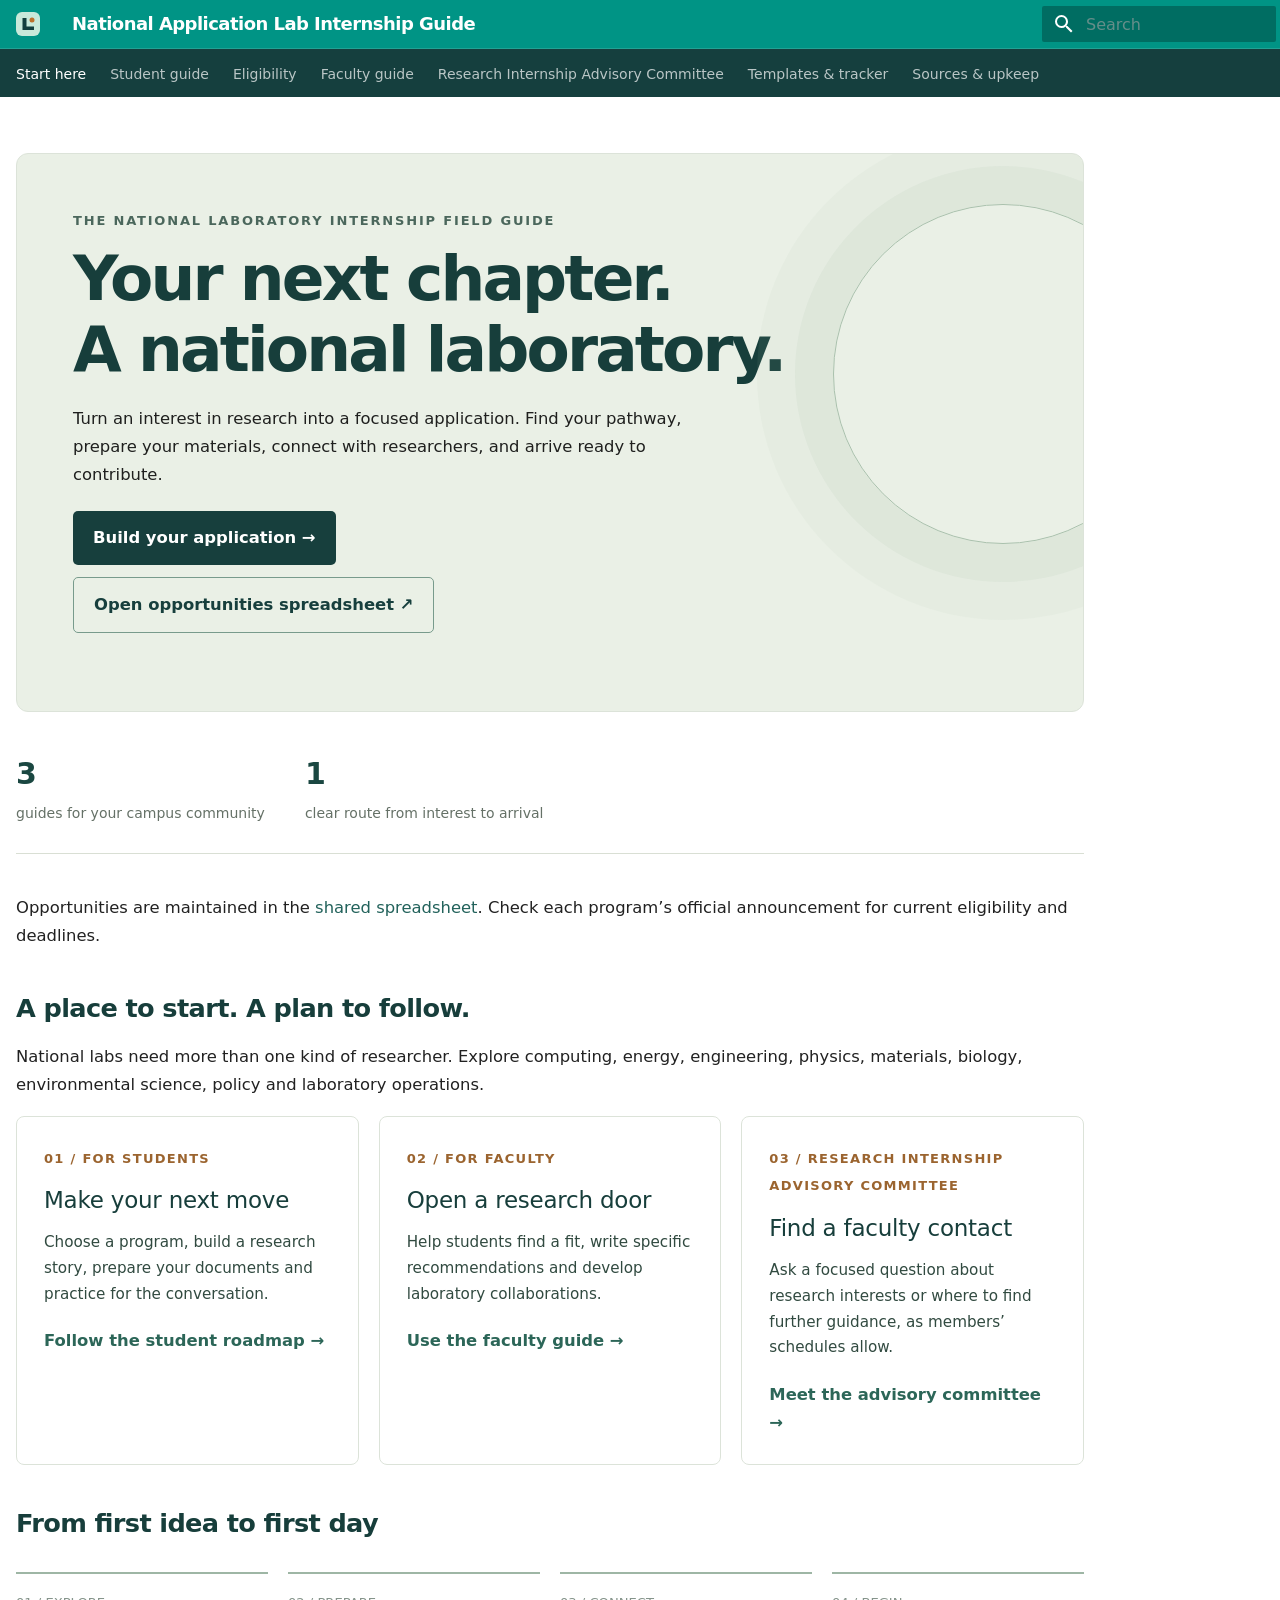
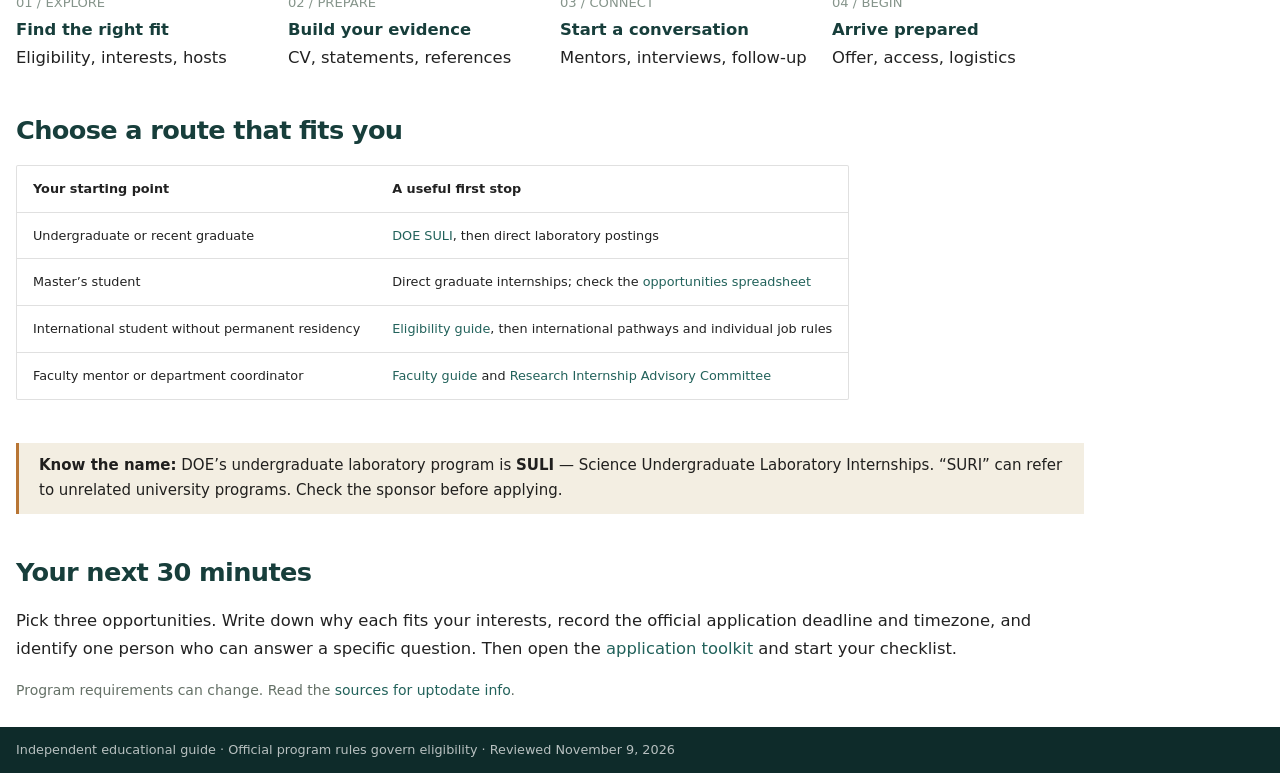
==== index.html @ 28ce5d08 "Deployed 53992bc with MkDocs version: 1.6.1" ====
<!doctype html>
<html lang="en" class="no-js">
  <head>
    
      <meta charset="utf-8">
      <meta name="viewport" content="width=device-width,initial-scale=1">
      
        <meta name="description" content="Your field guide to national laboratory internships. For students, faculty, and the Research Internship Advisory Committee.">
      
      
      
        <link rel="canonical" href="https://university-of-central-oklahoma.github.io/national-lab-internship-guide/">
      
      
      
        <link rel="next" href="students/roadmap/">
      
      
        
      
      
      <link rel="icon" href="assets/mark.svg">
      <meta name="generator" content="mkdocs-1.6.1, mkdocs-material-9.8.1">
    
    
      
        <title>National Application Lab Internship Guide</title>
      
    
    
      <link rel="stylesheet" href="assets/stylesheets/main.57a0d79d.min.css">
      
        
        <link rel="stylesheet" href="assets/stylesheets/palette.fb2fffe2.min.css">
      
      


    
    
      
    
    
      
    
    
      <link rel="stylesheet" href="assets/styles.css">
    
    <script>__md_scope=new URL(".",location),__md_hash=e=>[...e].reduce(((e,_)=>(e<<5)-e+_.charCodeAt(0)),0),__md_get=(e,_=localStorage,t=__md_scope)=>JSON.parse(_.getItem(t.pathname+"."+e)),__md_set=(e,_,t=localStorage,a=__md_scope)=>{try{t.setItem(a.pathname+"."+e,JSON.stringify(_))}catch(e){}}</script>
    
      

    
    
  </head>
  
  
    
    
    
    
    
    <body dir="ltr" data-md-color-scheme="default" data-md-color-primary="teal" data-md-color-accent="amber">
  
    
    <input class="md-toggle" data-md-toggle="drawer" type="checkbox" id="__drawer" autocomplete="off">
    <input class="md-toggle" data-md-toggle="search" type="checkbox" id="__search" autocomplete="off">
    <label class="md-overlay" for="__drawer"></label>
    <div data-md-component="skip">
      
        
        <a href="#your-next-chaptera-national-laboratory" class="md-skip">
          Skip to content
        </a>
      
    </div>
    <div data-md-component="announce">
      
    </div>
    
    
      

<header class="md-header" data-md-component="header">
  <nav class="md-header__inner md-grid" aria-label="Header">
    <a href="." title="National Application Lab Internship Guide" class="md-header__button md-logo" aria-label="National Application Lab Internship Guide" data-md-component="logo">
      
  <img src="assets/mark.svg" alt="logo">

    </a>
    <label class="md-header__button md-icon" for="__drawer">
      
      <svg xmlns="http://www.w3.org/2000/svg" viewBox="0 0 24 24"><path d="M3 6h18v2H3zm0 5h18v2H3zm0 5h18v2H3z"/></svg>
    </label>
    <div class="md-header__title" data-md-component="header-title">
      <div class="md-header__ellipsis">
        <div class="md-header__topic">
          <span class="md-ellipsis">
            National Application Lab Internship Guide
          </span>
        </div>
        <div class="md-header__topic" data-md-component="header-topic">
          <span class="md-ellipsis">
            
              Start here
            
          </span>
        </div>
      </div>
    </div>
    
      
    
    
    
    
      
      
        <label class="md-header__button md-icon" for="__search">
          
          <svg xmlns="http://www.w3.org/2000/svg" viewBox="0 0 24 24"><path d="M9.5 3A6.5 6.5 0 0 1 16 9.5c0 1.61-.59 3.09-1.56 4.23l.27.27h.79l5 5-1.5 1.5-5-5v-.79l-.27-.27A6.52 6.52 0 0 1 9.5 16 6.5 6.5 0 0 1 3 9.5 6.5 6.5 0 0 1 9.5 3m0 2C7 5 5 7 5 9.5S7 14 9.5 14 14 12 14 9.5 12 5 9.5 5"/></svg>
        </label>
        <div class="md-search" data-md-component="search" role="dialog">
  <label class="md-search__overlay" for="__search"></label>
  <div class="md-search__inner" role="search">
    <form class="md-search__form" name="search">
      <input type="text" class="md-search__input" name="query" aria-label="Search" placeholder="Search" autocapitalize="off" autocorrect="off" autocomplete="off" spellcheck="false" data-md-component="search-query" required>
      <label class="md-search__icon md-icon" for="__search">
        
        <svg xmlns="http://www.w3.org/2000/svg" viewBox="0 0 24 24"><path d="M9.5 3A6.5 6.5 0 0 1 16 9.5c0 1.61-.59 3.09-1.56 4.23l.27.27h.79l5 5-1.5 1.5-5-5v-.79l-.27-.27A6.52 6.52 0 0 1 9.5 16 6.5 6.5 0 0 1 3 9.5 6.5 6.5 0 0 1 9.5 3m0 2C7 5 5 7 5 9.5S7 14 9.5 14 14 12 14 9.5 12 5 9.5 5"/></svg>
        
        <svg xmlns="http://www.w3.org/2000/svg" viewBox="0 0 24 24"><path d="M20 11v2H8l5.5 5.5-1.42 1.42L4.16 12l7.92-7.92L13.5 5.5 8 11z"/></svg>
      </label>
      <nav class="md-search__options" aria-label="Search">
        
        <button type="reset" class="md-search__icon md-icon" title="Clear" aria-label="Clear" tabindex="-1">
          
          <svg xmlns="http://www.w3.org/2000/svg" viewBox="0 0 24 24"><path d="M19 6.41 17.59 5 12 10.59 6.41 5 5 6.41 10.59 12 5 17.59 6.41 19 12 13.41 17.59 19 19 17.59 13.41 12z"/></svg>
        </button>
      </nav>
      
        <div class="md-search__suggest" data-md-component="search-suggest"></div>
      
    </form>
    <div class="md-search__output">
      <div class="md-search__scrollwrap" tabindex="0" data-md-scrollfix>
        <div class="md-search-result" data-md-component="search-result">
          <div class="md-search-result__meta">
            Initializing search
          </div>
          <ol class="md-search-result__list" role="presentation"></ol>
        </div>
      </div>
    </div>
  </div>
</div>
      
    
    
  </nav>
  
</header>
    
    <div class="md-container" data-md-component="container">
      
      
        
          
            
<nav class="md-tabs" aria-label="Tabs" data-md-component="tabs">
  <div class="md-grid">
    <ul class="md-tabs__list">
      
        
  
  
  
    
  
  
    <li class="md-tabs__item md-tabs__item--active">
      <a href="." class="md-tabs__link">
        
  
  
    
  
  Start here

      </a>
    </li>
  

      
        
  
  
  
  
    
    
      <li class="md-tabs__item">
        <a href="students/roadmap/" class="md-tabs__link">
          
  
  
  Student guide

        </a>
      </li>
    
  

      
        
  
  
  
  
    <li class="md-tabs__item">
      <a href="eligibility/" class="md-tabs__link">
        
  
  
    
  
  Eligibility

      </a>
    </li>
  

      
        
  
  
  
  
    <li class="md-tabs__item">
      <a href="faculty/" class="md-tabs__link">
        
  
  
    
  
  Faculty guide

      </a>
    </li>
  

      
        
  
  
  
  
    <li class="md-tabs__item">
      <a href="committee/" class="md-tabs__link">
        
  
  
    
  
  Research Internship Advisory Committee

      </a>
    </li>
  

      
        
  
  
  
  
    <li class="md-tabs__item">
      <a href="toolkit/" class="md-tabs__link">
        
  
  
    
  
  Templates & tracker

      </a>
    </li>
  

      
        
  
  
  
  
    <li class="md-tabs__item">
      <a href="sources/" class="md-tabs__link">
        
  
  
    
  
  Sources & upkeep

      </a>
    </li>
  

      
    </ul>
  </div>
</nav>
          
        
      
      <main class="md-main" data-md-component="main">
        <div class="md-main__inner md-grid">
          
            
              
                
              
              <div class="md-sidebar md-sidebar--primary" data-md-component="sidebar" data-md-type="navigation" hidden>
                <div class="md-sidebar__scrollwrap">
                  <div class="md-sidebar__inner">
                    


  


<nav class="md-nav md-nav--primary md-nav--lifted" aria-label="Navigation" data-md-level="0">
  <label class="md-nav__title" for="__drawer">
    <a href="." title="National Application Lab Internship Guide" class="md-nav__button md-logo" aria-label="National Application Lab Internship Guide" data-md-component="logo">
      
  <img src="assets/mark.svg" alt="logo">

    </a>
    National Application Lab Internship Guide
  </label>
  
  <ul class="md-nav__list" data-md-scrollfix>
    
      
      
  
  
    
  
  
  
    <li class="md-nav__item md-nav__item--active">
      
      <input class="md-nav__toggle md-toggle" type="checkbox" id="__toc">
      
      
        
      
      
        <label class="md-nav__link md-nav__link--active" for="__toc">
          
  
  
  <span class="md-ellipsis">
    
  
    Start here
  

    
  </span>
  
  

          <span class="md-nav__icon md-icon"></span>
        </label>
      
      <a href="." class="md-nav__link md-nav__link--active">
        
  
  
  <span class="md-ellipsis">
    
  
    Start here
  

    
  </span>
  
  

      </a>
      
        

<nav class="md-nav md-nav--secondary" aria-label="Table of contents">
  
  
  
    
  
  
    <label class="md-nav__title" for="__toc">
      <span class="md-nav__icon md-icon"></span>
      Table of contents
    </label>
    <ul class="md-nav__list" data-md-component="toc" data-md-scrollfix>
      
        <li class="md-nav__item">
  <a href="#a-place-to-start-a-plan-to-follow" class="md-nav__link">
    <span class="md-ellipsis">
      
        A place to start. A plan to follow.
      
    </span>
  </a>
  
</li>
      
        <li class="md-nav__item">
  <a href="#from-first-idea-to-first-day" class="md-nav__link">
    <span class="md-ellipsis">
      
        From first idea to first day
      
    </span>
  </a>
  
</li>
      
        <li class="md-nav__item">
  <a href="#choose-a-route-that-fits-you" class="md-nav__link">
    <span class="md-ellipsis">
      
        Choose a route that fits you
      
    </span>
  </a>
  
</li>
      
        <li class="md-nav__item">
  <a href="#your-next-30-minutes" class="md-nav__link">
    <span class="md-ellipsis">
      
        Your next 30 minutes
      
    </span>
  </a>
  
</li>
      
    </ul>
  
</nav>
      
    </li>
  

    
      
      
  
  
  
  
    
    
    
    
      
      
        
      
    
    
    <li class="md-nav__item md-nav__item--nested">
      
        
        
        <input class="md-nav__toggle md-toggle " type="checkbox" id="__nav_2" >
        
          
          <label class="md-nav__link" for="__nav_2" id="__nav_2_label" tabindex="0">
            
  
  
  <span class="md-ellipsis">
    
  
    Student guide
  

    
  </span>
  
  

            <span class="md-nav__icon md-icon"></span>
          </label>
        
        <nav class="md-nav" data-md-level="1" aria-labelledby="__nav_2_label" aria-expanded="false">
          <label class="md-nav__title" for="__nav_2">
            <span class="md-nav__icon md-icon"></span>
            
  
    Student guide
  

          </label>
          <ul class="md-nav__list" data-md-scrollfix>
            
              
                
  
  
  
  
    <li class="md-nav__item">
      <a href="students/roadmap/" class="md-nav__link">
        
  
  
  <span class="md-ellipsis">
    
  
    Your application roadmap
  

    
  </span>
  
  

      </a>
    </li>
  

              
            
              
                
  
  
  
  
    <li class="md-nav__item">
      <a href="students/documents/" class="md-nav__link">
        
  
  
  <span class="md-ellipsis">
    
  
    Documents & recommendations
  

    
  </span>
  
  

      </a>
    </li>
  

              
            
              
                
  
  
  
  
    <li class="md-nav__item">
      <a href="students/outreach/" class="md-nav__link">
        
  
  
  <span class="md-ellipsis">
    
  
    Find & contact a mentor
  

    
  </span>
  
  

      </a>
    </li>
  

              
            
              
                
  
  
  
  
    <li class="md-nav__item">
      <a href="students/interviews/" class="md-nav__link">
        
  
  
  <span class="md-ellipsis">
    
  
    Interviews & follow-up
  

    
  </span>
  
  

      </a>
    </li>
  

              
            
              
                
  
  
  
  
    <li class="md-nav__item">
      <a href="students/onboarding/" class="md-nav__link">
        
  
  
  <span class="md-ellipsis">
    
  
    Offers & onboarding
  

    
  </span>
  
  

      </a>
    </li>
  

              
            
          </ul>
        </nav>
      
    </li>
  

    
      
      
  
  
  
  
    <li class="md-nav__item">
      <a href="eligibility/" class="md-nav__link">
        
  
  
  <span class="md-ellipsis">
    
  
    Eligibility
  

    
  </span>
  
  

      </a>
    </li>
  

    
      
      
  
  
  
  
    <li class="md-nav__item">
      <a href="faculty/" class="md-nav__link">
        
  
  
  <span class="md-ellipsis">
    
  
    Faculty guide
  

    
  </span>
  
  

      </a>
    </li>
  

    
      
      
  
  
  
  
    <li class="md-nav__item">
      <a href="committee/" class="md-nav__link">
        
  
  
  <span class="md-ellipsis">
    
  
    Research Internship Advisory Committee
  

    
  </span>
  
  

      </a>
    </li>
  

    
      
      
  
  
  
  
    <li class="md-nav__item">
      <a href="toolkit/" class="md-nav__link">
        
  
  
  <span class="md-ellipsis">
    
  
    Templates & tracker
  

    
  </span>
  
  

      </a>
    </li>
  

    
      
      
  
  
  
  
    <li class="md-nav__item">
      <a href="sources/" class="md-nav__link">
        
  
  
  <span class="md-ellipsis">
    
  
    Sources & upkeep
  

    
  </span>
  
  

      </a>
    </li>
  

    
  </ul>
</nav>
                  </div>
                </div>
              </div>
            
            
              
                
              
              <div class="md-sidebar md-sidebar--secondary" data-md-component="sidebar" data-md-type="toc" hidden>
                <div class="md-sidebar__scrollwrap">
                  <div class="md-sidebar__inner">
                    

<nav class="md-nav md-nav--secondary" aria-label="Table of contents">
  
  
  
    
  
  
    <label class="md-nav__title" for="__toc">
      <span class="md-nav__icon md-icon"></span>
      Table of contents
    </label>
    <ul class="md-nav__list" data-md-component="toc" data-md-scrollfix>
      
        <li class="md-nav__item">
  <a href="#a-place-to-start-a-plan-to-follow" class="md-nav__link">
    <span class="md-ellipsis">
      
        A place to start. A plan to follow.
      
    </span>
  </a>
  
</li>
      
        <li class="md-nav__item">
  <a href="#from-first-idea-to-first-day" class="md-nav__link">
    <span class="md-ellipsis">
      
        From first idea to first day
      
    </span>
  </a>
  
</li>
      
        <li class="md-nav__item">
  <a href="#choose-a-route-that-fits-you" class="md-nav__link">
    <span class="md-ellipsis">
      
        Choose a route that fits you
      
    </span>
  </a>
  
</li>
      
        <li class="md-nav__item">
  <a href="#your-next-30-minutes" class="md-nav__link">
    <span class="md-ellipsis">
      
        Your next 30 minutes
      
    </span>
  </a>
  
</li>
      
    </ul>
  
</nav>
                  </div>
                </div>
              </div>
            
          
          
            <div class="md-content" data-md-component="content">
              
              <article class="md-content__inner md-typeset">
                
                  
  




<div class="hero">
<div class="eyebrow">The national laboratory internship field guide</div>
<h1 id="your-next-chaptera-national-laboratory">Your next chapter.<br>A national laboratory.</h1>
<p>Turn an interest in research into a focused application. Find your pathway, prepare your materials, connect with researchers, and arrive ready to contribute.</p>
<p><a class="button" href="students/roadmap/">Build your application →</a>
<a class="button secondary" href="https://docs.google.com/spreadsheets/d/1XfAbQf3lic7tOpiT_JgilAPFzAPPrtLPZBIZlM1TGBk/edit?usp=sharing" target="_blank" rel="noopener">Open opportunities spreadsheet ↗</a></p>
</div>
<div class="stats"><div><strong>3</strong><span>guides for your campus community</span></div><div><strong>1</strong><span>clear route from interest to arrival</span></div></div>

<p>Opportunities are maintained in the <a href="https://docs.google.com/spreadsheets/d/1XfAbQf3lic7tOpiT_JgilAPFzAPPrtLPZBIZlM1TGBk/edit?usp=sharing">shared spreadsheet</a>. Check each program’s official announcement for current eligibility and deadlines.</p>
<h2 id="a-place-to-start-a-plan-to-follow">A place to start. A plan to follow.</h2>
<p>National labs need more than one kind of researcher. Explore computing, energy, engineering, physics, materials, biology, environmental science, policy and laboratory operations.</p>
<div class="roles">
<a class="role" href="students/roadmap/"><span class="number">01 / FOR STUDENTS</span><h3>Make your next move</h3><p>Choose a program, build a research story, prepare your documents and practice for the conversation.</p><span class="arrow">Follow the student roadmap →</span></a>
<a class="role" href="faculty/"><span class="number">02 / FOR FACULTY</span><h3>Open a research door</h3><p>Help students find a fit, write specific recommendations and develop laboratory collaborations.</p><span class="arrow">Use the faculty guide →</span></a>
<a class="role" href="committee/"><span class="number">03 / RESEARCH INTERNSHIP ADVISORY COMMITTEE</span><h3>Find a faculty contact</h3><p>Ask a focused question about research interests or where to find further guidance, as members’ schedules allow.</p><span class="arrow">Meet the advisory committee →</span></a>
</div>

<h2 id="from-first-idea-to-first-day">From first idea to first day</h2>
<div class="roadmap-strip"><div><small>01 / EXPLORE</small><strong>Find the right fit</strong><span>Eligibility, interests, hosts</span></div><div><small>02 / PREPARE</small><strong>Build your evidence</strong><span>CV, statements, references</span></div><div><small>03 / CONNECT</small><strong>Start a conversation</strong><span>Mentors, interviews, follow-up</span></div><div><small>04 / BEGIN</small><strong>Arrive prepared</strong><span>Offer, access, logistics</span></div></div>

<h2 id="choose-a-route-that-fits-you">Choose a route that fits you</h2>
<table>
<thead>
<tr>
<th>Your starting point</th>
<th>A useful first stop</th>
</tr>
</thead>
<tbody>
<tr>
<td>Undergraduate or recent graduate</td>
<td><a href="https://science.osti.gov/wdts/suli/">DOE SULI</a>, then direct laboratory postings</td>
</tr>
<tr>
<td>Master’s student</td>
<td>Direct graduate internships; check the <a href="https://docs.google.com/spreadsheets/d/1XfAbQf3lic7tOpiT_JgilAPFzAPPrtLPZBIZlM1TGBk/edit?usp=sharing">opportunities spreadsheet</a></td>
</tr>
<tr>
<td>International student without permanent residency</td>
<td><a href="eligibility/">Eligibility guide</a>, then international pathways and individual job rules</td>
</tr>
<tr>
<td>Faculty mentor or department coordinator</td>
<td><a href="faculty/">Faculty guide</a> and <a href="committee/">Research Internship Advisory Committee</a></td>
</tr>
</tbody>
</table>
<div class="note"><strong>Know the name:</strong> DOE’s undergraduate laboratory program is <strong>SULI</strong> — Science Undergraduate Laboratory Internships. “SURI” can refer to unrelated university programs. Check the sponsor before applying.</div>

<h2 id="your-next-30-minutes">Your next 30 minutes</h2>
<p>Pick three opportunities. Write down why each fits your interests, record the official application deadline and timezone, and identify one person who can answer a specific question. Then open the <a href="toolkit/">application toolkit</a> and start your checklist.</p>
<p class="fine">Program requirements can change. Read the <a href="sources/">sources for uptodate info</a>.</p>







  
  




  



                
              </article>
            </div>
          
          
<script>var target=document.getElementById(location.hash.slice(1));target&&target.name&&(target.checked=target.name.startsWith("__tabbed_"))</script>
        </div>
        
          <button type="button" class="md-top md-icon" data-md-component="top" hidden>
  
  <svg xmlns="http://www.w3.org/2000/svg" viewBox="0 0 24 24"><path d="M13 20h-2V8l-5.5 5.5-1.42-1.42L12 4.16l7.92 7.92-1.42 1.42L13 8z"/></svg>
  Back to top
</button>
        
      </main>
      
        <footer class="md-footer">
  
  <div class="md-footer-meta md-typeset">
    <div class="md-footer-meta__inner md-grid">
      <div class="md-copyright">
  
    <div class="md-copyright__highlight">
      Independent educational guide · Official program rules govern eligibility · Reviewed November 9, 2026
    </div>
  
  
</div>
      
    </div>
  </div>
</footer>
      
    </div>
    <div class="md-dialog" data-md-component="dialog">
      <div class="md-dialog__inner md-typeset"></div>
    </div>
    
    
    
      
      
      <script id="__config" type="application/json">{"annotate": null, "base": ".", "features": ["navigation.tabs", "navigation.sections", "navigation.top", "search.suggest", "search.highlight", "content.code.copy"], "search": "assets/javascripts/workers/search.a7633da7.min.js", "tags": null, "translations": {"clipboard.copied": "Copied to clipboard", "clipboard.copy": "Copy to clipboard", "search.result.more.one": "1 more on this page", "search.result.more.other": "# more on this page", "search.result.none": "No matching documents", "search.result.one": "1 matching document", "search.result.other": "# matching documents", "search.result.placeholder": "Type to start searching", "search.result.term.missing": "Missing", "select.version": "Select version"}, "version": null}</script>
    
    
      <script src="assets/javascripts/bundle.a5f9d56c.min.js"></script>
      
        <script src="assets/app.js"></script>
      
    
  </body>
</html>
---- assets/stylesheets/main.57a0d79d.min.css ----
@charset "UTF-8";html{box-sizing:border-box;-webkit-text-size-adjust:none;-moz-text-size-adjust:none;text-size-adjust:none}*,:after,:before{box-sizing:inherit}@media(prefers-reduced-motion){*,:after,:before{transition:none!important}}body{margin:0;-webkit-font-smoothing:antialiased;-moz-osx-font-smoothing:grayscale;--md-text-font-family:var(--md-text-font, _),
    -apple-system, BlinkMacSystemFont, Helvetica, Arial, sans-serif;--md-code-font-family:var(--md-code-font, _),
    SFMono-Regular, Consolas, Menlo, monospace}.md-typeset code:not(.focus-visible),a,button,input,label{-webkit-tap-highlight-color:transparent}a{color:inherit;text-decoration:none}hr{box-sizing:initial;display:block;height:.05rem;padding:0;overflow:visible;border:0}small{font-size:80%}sub,sup{line-height:1em}img{border-style:none}table{border-spacing:0;border-collapse:initial}td,th{font-weight:400;vertical-align:top}button{padding:0;margin:0;font-family:inherit;font-size:inherit;background:#0000;border:0}input{border:0;outline:none}:root{--md-primary-fg-color:#4051b5;--md-primary-fg-color--light:#5d6cc0;--md-primary-fg-color--dark:#303fa1;--md-primary-bg-color:#fff;--md-primary-bg-color--light:#ffffffb3;--md-accent-fg-color:#526cfe;--md-accent-fg-color--transparent:#526cfe1a;--md-accent-bg-color:#fff;--md-accent-bg-color--light:#ffffffb3;--md-typeset-table-sort-icon:url("data:image/svg+xml;charset=utf-8,<svg xmlns='http://www.w3.org/2000/svg' viewBox='0 0 24 24'><path d='m18 21-4-4h3V7h-3l4-4 4 4h-3v10h3M2 19v-2h10v2M2 13v-2h7v2M2 7V5h4v2z'/></svg>");--md-typeset-table-sort-icon--asc:url("data:image/svg+xml;charset=utf-8,<svg xmlns='http://www.w3.org/2000/svg' viewBox='0 0 24 24'><path d='M19 17h3l-4 4-4-4h3V3h2M2 17h10v2H2M6 5v2H2V5m0 6h7v2H2z'/></svg>");--md-typeset-table-sort-icon--desc:url("data:image/svg+xml;charset=utf-8,<svg xmlns='http://www.w3.org/2000/svg' viewBox='0 0 24 24'><path d='M19 7h3l-4-4-4 4h3v14h2M2 17h10v2H2M6 5v2H2V5m0 6h7v2H2z'/></svg>")}[data-md-color-scheme=default]{color-scheme:light}[data-md-color-scheme=default] img[src$="#gh-dark-mode-only"],[data-md-color-scheme=default] img[src$="#only-dark"]{display:none}:root,[data-md-color-scheme=default]{--md-hue:225deg;--md-default-fg-color:#000000de;--md-default-fg-color--light:#0000008a;--md-default-fg-color--lighter:#00000052;--md-default-fg-color--lightest:#00000012;--md-default-bg-color:#fff;--md-default-bg-color--light:#ffffffb3;--md-default-bg-color--lighter:#ffffff4d;--md-default-bg-color--lightest:#ffffff1f;--md-code-fg-color:#36464e;--md-code-bg-color:#f5f5f5;--md-code-bg-color--light:#f5f5f5b3;--md-code-bg-color--lighter:#f5f5f54d;--md-code-hl-color:#4287ff;--md-code-hl-color--light:#4287ff1a;--md-code-hl-number-color:#d52a2a;--md-code-hl-special-color:#db1457;--md-code-hl-function-color:#a846b9;--md-code-hl-constant-color:#6e59d9;--md-code-hl-keyword-color:#3f6ec6;--md-code-hl-string-color:#1c7d4d;--md-code-hl-name-color:var(--md-code-fg-color);--md-code-hl-operator-color:var(--md-default-fg-color--light);--md-code-hl-punctuation-color:var(--md-default-fg-color--light);--md-code-hl-comment-color:var(--md-default-fg-color--light);--md-code-hl-generic-color:var(--md-default-fg-color--light);--md-code-hl-variable-color:var(--md-default-fg-color--light);--md-typeset-color:var(--md-default-fg-color);--md-typeset-a-color:var(--md-primary-fg-color);--md-typeset-del-color:#f5503d26;--md-typeset-ins-color:#0bd57026;--md-typeset-kbd-color:#fafafa;--md-typeset-kbd-accent-color:#fff;--md-typeset-kbd-border-color:#b8b8b8;--md-typeset-mark-color:#ffff0080;--md-typeset-table-color:#0000001f;--md-typeset-table-color--light:#00000009;--md-admonition-fg-color:var(--md-default-fg-color);--md-admonition-bg-color:var(--md-default-bg-color);--md-warning-fg-color:#000000de;--md-warning-bg-color:#ff9;--md-footer-fg-color:#fff;--md-footer-fg-color--light:#ffffffb3;--md-footer-fg-color--lighter:#ffffff73;--md-footer-bg-color:#000000de;--md-footer-bg-color--dark:#00000052;--md-shadow-z1:0 0.2rem 0.5rem #0000000d,
    0 0 0.05rem #0000001a;--md-shadow-z2:0 0.2rem 0.5rem #0000001a,
    0 0 0.05rem #00000040;--md-shadow-z3:0 0.2rem 0.5rem #0003,
    0 0 0.05rem #00000059}.md-icon svg{display:block;width:1.2rem;height:1.2rem;fill:currentcolor}aside,body,input{font-family:var(--md-text-font-family);font-feature-settings:"kern","liga";color:var(--md-typeset-color)}code,kbd,pre{font-family:var(--md-code-font-family);font-feature-settings:"kern"}.md-typeset{font-size:.8rem;line-height:1.6;overflow-wrap:break-word;-webkit-print-color-adjust:exact;color-adjust:exact}@media print{.md-typeset{font-size:.68rem}.md-typeset code,.md-typeset kbd,.md-typeset pre{white-space:pre-wrap}}.md-typeset blockquote,.md-typeset dl,.md-typeset figure,.md-typeset ol,.md-typeset pre,.md-typeset ul{margin-top:1em;margin-bottom:1em}.md-typeset h1{margin:0 0 1.25em;font-size:2em;line-height:1.3;color:var(--md-default-fg-color--light)}.md-typeset h1,.md-typeset h2{font-weight:300;letter-spacing:-.01em}.md-typeset h2{margin:1.6em 0 .64em;font-size:1.5625em;line-height:1.4}.md-typeset h3{margin:1.6em 0 .8em;font-size:1.25em;font-weight:400;line-height:1.5;letter-spacing:-.01em}.md-typeset h2+h3{margin-top:.8em}.md-typeset h4{margin:1em 0;font-weight:700;letter-spacing:-.01em}.md-typeset h5,.md-typeset h6{margin:1.25em 0;font-size:.8em;font-weight:700;color:var(--md-default-fg-color--light);letter-spacing:-.01em}.md-typeset h5{text-transform:uppercase}.md-typeset h5 code{text-transform:none}.md-typeset hr{display:flow-root;margin:1.5em 0;border-bottom:.05rem solid var(--md-default-fg-color--lightest)}.md-typeset a{color:var(--md-typeset-a-color);word-break:break-word}.md-typeset a,.md-typeset a:before{transition:color 125ms}.md-typeset a:focus,.md-typeset a:hover{color:var(--md-accent-fg-color)}.md-typeset a:focus code,.md-typeset a:hover code{color:var(--md-accent-fg-color);background-color:var(--md-accent-fg-color--transparent)}.md-typeset a code{color:var(--md-typeset-a-color)}.md-typeset a.focus-visible{outline-color:var(--md-accent-fg-color);outline-offset:.2rem}.md-typeset code,.md-typeset kbd,.md-typeset pre{font-variant-ligatures:none;color:var(--md-code-fg-color);direction:ltr;transition:background-color 125ms}.md-typeset code{padding:0 .2941176471em;font-size:.85em;word-break:break-word;background-color:var(--md-code-bg-color);border-radius:.1rem;-webkit-box-decoration-break:clone;box-decoration-break:clone;transition:color 125ms,background-color 125ms}.md-typeset code:not(.focus-visible){outline:none}.md-typeset pre{position:relative;display:flow-root;line-height:1.4}.md-typeset pre>code{display:block;padding:.7720588235em 1.1764705882em;margin:0;overflow:auto;word-break:normal;touch-action:auto;scrollbar-color:var(--md-default-fg-color--lighter) #0000;scrollbar-width:thin;outline-color:var(--md-accent-fg-color);box-shadow:none;-webkit-box-decoration-break:slice;box-decoration-break:slice}.md-typeset pre>code:hover{scrollbar-color:var(--md-accent-fg-color) #0000}.md-typeset pre>code::-webkit-scrollbar{width:.2rem;height:.2rem}.md-typeset pre>code::-webkit-scrollbar-thumb{background-color:var(--md-default-fg-color--lighter)}.md-typeset pre>code::-webkit-scrollbar-thumb:hover{background-color:var(--md-accent-fg-color)}.md-typeset kbd{display:inline-block;padding:0 .6666666667em;font-size:.75em;color:var(--md-default-fg-color);word-break:break-word;vertical-align:text-top;background-color:var(--md-typeset-kbd-color);border-radius:.1rem;box-shadow:0 .1rem 0 .05rem var(--md-typeset-kbd-border-color),0 .1rem 0 var(--md-typeset-kbd-border-color),0 -.1rem .2rem var(--md-typeset-kbd-accent-color) inset}.md-typeset mark{color:inherit;word-break:break-word;background-color:var(--md-typeset-mark-color);-webkit-box-decoration-break:clone;box-decoration-break:clone}.md-typeset abbr{text-decoration:none;cursor:help}.md-typeset [data-preview],.md-typeset abbr{border-bottom:.05rem dotted var(--md-default-fg-color--light)}.md-typeset small{opacity:.75}[dir=ltr] .md-typeset sub,[dir=ltr] .md-typeset sup{margin-left:.078125em}[dir=rtl] .md-typeset sub,[dir=rtl] .md-typeset sup{margin-right:.078125em}[dir=ltr] .md-typeset blockquote{padding-left:.6rem;border-left:.2rem solid var(--md-default-fg-color--lighter)}[dir=rtl] .md-typeset blockquote{padding-right:.6rem;border-right:.2rem solid var(--md-default-fg-color--lighter)}.md-typeset blockquote{margin-left:0;margin-right:0;color:var(--md-default-fg-color--light)}.md-typeset ul{list-style-type:disc}.md-typeset ul[type]{list-style-type:revert-layer}[dir=ltr] .md-typeset ol,[dir=ltr] .md-typeset ol li ol,[dir=ltr] .md-typeset ol li ul,[dir=ltr] .md-typeset ul,[dir=ltr] .md-typeset ul li ol,[dir=ltr] .md-typeset ul li ul{margin-left:.625em}[dir=rtl] .md-typeset ol,[dir=rtl] .md-typeset ol li ol,[dir=rtl] .md-typeset ol li ul,[dir=rtl] .md-typeset ul,[dir=rtl] .md-typeset ul li ol,[dir=rtl] .md-typeset ul li ul{margin-right:.625em}.md-typeset ol,.md-typeset ul{padding:0}.md-typeset ol:not([hidden]),.md-typeset ul:not([hidden]){display:flow-root}.md-typeset ol ol,.md-typeset ul ol{list-style-type:lower-alpha}.md-typeset ol ol ol,.md-typeset ul ol ol{list-style-type:lower-roman}.md-typeset ol ol ol ol,.md-typeset ul ol ol ol{list-style-type:upper-alpha}.md-typeset ol ol ol ol ol,.md-typeset ul ol ol ol ol{list-style-type:upper-roman}.md-typeset ol[type],.md-typeset ul[type]{list-style-type:revert-layer}[dir=ltr] .md-typeset ol li,[dir=ltr] .md-typeset ul li{margin-left:1.25em}[dir=rtl] .md-typeset ol li,[dir=rtl] .md-typeset ul li{margin-right:1.25em}.md-typeset ol li,.md-typeset ul li{margin-bottom:.5em}.md-typeset ol li blockquote,.md-typeset ol li p,.md-typeset ul li blockquote,.md-typeset ul li p{margin:.5em 0}.md-typeset ol li:last-child,.md-typeset ul li:last-child{margin-bottom:0}.md-typeset ol li ol,.md-typeset ol li ul,.md-typeset ul li ol,.md-typeset ul li ul{margin-top:.5em;margin-bottom:.5em}[dir=ltr] .md-typeset dd{margin-left:1.875em}[dir=rtl] .md-typeset dd{margin-right:1.875em}.md-typeset dd{margin-top:1em;margin-bottom:1.5em}.md-typeset img,.md-typeset svg,.md-typeset video{max-width:100%;height:auto}.md-typeset img[align=left]{margin:1em 1em 1em 0}.md-typeset img[align=right]{margin:1em 0 1em 1em}.md-typeset img[align]:only-child{margin-top:0}.md-typeset figure{display:flow-root;width:fit-content;max-width:100%;margin:1em auto;text-align:center}.md-typeset figure img{display:block;margin:0 auto}.md-typeset figcaption{max-width:24rem;margin:1em auto;font-style:italic}.md-typeset iframe{max-width:100%}.md-typeset table:not([class]){display:inline-block;max-width:100%;overflow:auto;font-size:.64rem;touch-action:auto;background-color:var(--md-default-bg-color);border:.05rem solid var(--md-typeset-table-color);border-radius:.1rem}@media print{.md-typeset table:not([class]){display:table}}.md-typeset table:not([class])+*{margin-top:1.5em}.md-typeset table:not([class]) td>:first-child,.md-typeset table:not([class]) th>:first-child{margin-top:0}.md-typeset table:not([class]) td>:last-child,.md-typeset table:not([class]) th>:last-child{margin-bottom:0}.md-typeset table:not([class]) td:not([align]),.md-typeset table:not([class]) th:not([align]){text-align:left}[dir=rtl] .md-typeset table:not([class]) td:not([align]),[dir=rtl] .md-typeset table:not([class]) th:not([align]){text-align:right}.md-typeset table:not([class]) th{min-width:5rem;padding:.9375em 1.25em;font-weight:700;vertical-align:top}.md-typeset table:not([class]) td{padding:.9375em 1.25em;vertical-align:top;border-top:.05rem solid var(--md-typeset-table-color)}.md-typeset table:not([class]) tbody tr{transition:background-color 125ms}.md-typeset table:not([class]) tbody tr:hover{background-color:var(--md-typeset-table-color--light);box-shadow:0 .05rem 0 var(--md-default-bg-color) inset}.md-typeset table:not([class]) a{word-break:normal}.md-typeset table th[role=columnheader]{cursor:pointer}[dir=ltr] .md-typeset table th[role=columnheader]:after{margin-left:.5em}[dir=rtl] .md-typeset table th[role=columnheader]:after{margin-right:.5em}.md-typeset table th[role=columnheader]:after{display:inline-block;width:1.2em;height:1.2em;vertical-align:text-bottom;content:"";-webkit-mask-image:var(--md-typeset-table-sort-icon);mask-image:var(--md-typeset-table-sort-icon);-webkit-mask-repeat:no-repeat;mask-repeat:no-repeat;-webkit-mask-size:contain;mask-size:contain;transition:background-color 125ms}.md-typeset table th[role=columnheader]:hover:after{background-color:var(--md-default-fg-color--lighter)}.md-typeset table th[role=columnheader][aria-sort=ascending]:after{background-color:var(--md-default-fg-color--light);-webkit-mask-image:var(--md-typeset-table-sort-icon--asc);mask-image:var(--md-typeset-table-sort-icon--asc)}.md-typeset table th[role=columnheader][aria-sort=descending]:after{background-color:var(--md-default-fg-color--light);-webkit-mask-image:var(--md-typeset-table-sort-icon--desc);mask-image:var(--md-typeset-table-sort-icon--desc)}.md-typeset__scrollwrap{margin:1em -.8rem;overflow-x:auto;touch-action:auto}.md-typeset__table{display:inline-block;padding:0 .8rem;margin-bottom:.5em}@media print{.md-typeset__table{display:block}}html .md-typeset__table table{display:table;width:100%;margin:0;overflow:hidden}@media screen and (max-width:44.984375em){.md-content__inner>pre{margin:1em -.8rem}.md-content__inner>pre code{border-radius:0}}.md-typeset .md-author{position:relative;display:block;flex-shrink:0;width:1.6rem;height:1.6rem;overflow:hidden;border-radius:100%;transition:color 125ms,transform 125ms}.md-typeset .md-author img{display:block}.md-typeset .md-author--more{font-size:.6rem;font-weight:700;line-height:1.6rem;color:var(--md-default-fg-color--lighter);text-align:center;background:var(--md-default-fg-color--lightest)}.md-typeset .md-author--long{width:2.4rem;height:2.4rem}.md-typeset a.md-author{transform:scale(1)}.md-typeset a.md-author img{filter:grayscale(100%) opacity(75%);border-radius:100%;transition:filter 125ms}.md-typeset a.md-author:focus,.md-typeset a.md-author:hover{z-index:1;transform:scale(1.1)}.md-typeset a.md-author:focus img,.md-typeset a.md-author:hover img{filter:grayscale(0)}.md-banner{overflow:auto;color:var(--md-footer-fg-color);background-color:var(--md-footer-bg-color)}@media print{.md-banner{display:none}}.md-banner--warning{color:var(--md-warning-fg-color);background-color:var(--md-warning-bg-color)}.md-banner__inner{padding:0 .8rem;margin:.6rem auto;font-size:.7rem}[dir=ltr] .md-banner__button{float:right}[dir=rtl] .md-banner__button{float:left}.md-banner__button{color:inherit;cursor:pointer;transition:opacity .25s}.no-js .md-banner__button{display:none}.md-banner__button:hover{opacity:.7}html{height:100%;overflow-x:hidden;font-size:125%}@media screen and (min-width:100em){html{font-size:137.5%}}@media screen and (min-width:125em){html{font-size:150%}}body{position:relative;display:flex;flex-direction:column;width:100%;min-height:100%;font-size:.5rem;background-color:var(--md-default-bg-color)}@media print{body{display:block}}@media screen and (max-width:59.984375em){body[data-md-scrolllock]{position:fixed}}.md-grid{max-width:61rem;margin-left:auto;margin-right:auto}.md-container{display:flex;flex-grow:1;flex-direction:column}@media print{.md-container{display:block}}.md-main{flex-grow:1}.md-main__inner{display:flex;height:100%;margin-top:1.5rem}.md-ellipsis{overflow:hidden;text-overflow:ellipsis}.md-toggle{display:none}.md-option{position:absolute;width:0;height:0;opacity:0}.md-option:checked+label:not([hidden]){display:block}.md-option.focus-visible+label{outline-style:auto;outline-color:var(--md-accent-fg-color)}.md-skip{position:fixed;z-index:-1;padding:.3rem .5rem;margin:.5rem;font-size:.64rem;color:var(--md-default-bg-color);background-color:var(--md-default-fg-color);border-radius:.1rem;outline-color:var(--md-accent-fg-color);opacity:0;transform:translateY(.4rem)}.md-skip:focus{z-index:10;opacity:1;transition:transform .25s cubic-bezier(.4,0,.2,1),opacity 175ms 75ms;transform:translateY(0)}@page{margin:25mm}:root{--md-clipboard-icon:url("data:image/svg+xml;charset=utf-8,<svg xmlns='http://www.w3.org/2000/svg' viewBox='0 0 24 24'><path d='M19 21H8V7h11m0-2H8a2 2 0 0 0-2 2v14a2 2 0 0 0 2 2h11a2 2 0 0 0 2-2V7a2 2 0 0 0-2-2m-3-4H4a2 2 0 0 0-2 2v14h2V3h12z'/></svg>");--md-code-select-icon:url("data:image/svg+xml;charset=utf-8,<svg xmlns='http://www.w3.org/2000/svg' viewBox='0 0 24 24'><path d='M19 19h-4v2h4c1.1 0 2-.9 2-2v-4h-2m0-12h-4v2h4v4h2V5c0-1.1-.9-2-2-2M5 5h4V3H5c-1.1 0-2 .9-2 2v4h2m0 6H3v4c0 1.1.9 2 2 2h4v-2H5zm2-4h2v2H7zm4 0h2v2h-2zm4 0h2v2h-2zM7 7h2v2H7zm4 0h2v2h-2zm4 0h2v2h-2zm-8 8h2v2H7zm4 0h2v2h-2zm4 0h2v2h-2z'/></svg>");--md-code-copy-icon:url("data:image/svg+xml;charset=utf-8,<svg xmlns='http://www.w3.org/2000/svg' viewBox='0 0 24 24'><path d='M19 21H8V7h11m0-2H8a2 2 0 0 0-2 2v14a2 2 0 0 0 2 2h11a2 2 0 0 0 2-2V7a2 2 0 0 0-2-2m-3-4H4a2 2 0 0 0-2 2v14h2V3h12z'/></svg>")}.md-clipboard{z-index:1;width:1.5em;height:1.5em;color:var(--md-default-fg-color--lightest);cursor:pointer;border-radius:.1rem;outline-color:var(--md-accent-fg-color);outline-offset:.1rem;transition:color .25s}@media print{.md-clipboard{display:none}}.md-clipboard:not(.focus-visible){outline:none;-webkit-tap-highlight-color:transparent}:hover>.md-clipboard{color:var(--md-default-fg-color--light)}.md-clipboard:focus,.md-clipboard:hover{color:var(--md-accent-fg-color)}.md-clipboard:after{display:block;width:1.125em;height:1.125em;margin:0 auto;content:"";background-color:currentcolor;-webkit-mask-image:var(--md-clipboard-icon);mask-image:var(--md-clipboard-icon);-webkit-mask-repeat:no-repeat;mask-repeat:no-repeat;-webkit-mask-position:center;mask-position:center;-webkit-mask-size:contain;mask-size:contain}.md-clipboard--inline{cursor:pointer}.md-clipboard--inline code{transition:color .25s,background-color .25s}.md-clipboard--inline:focus code,.md-clipboard--inline:hover code{color:var(--md-accent-fg-color);background-color:var(--md-accent-fg-color--transparent)}.md-typeset .md-code__content{display:grid}.md-code__nav{position:absolute;top:.25em;right:.25em;z-index:1;display:flex;gap:.2rem;padding:.2rem;background-color:var(--md-code-bg-color--lighter);border-radius:.1rem;transition:background-color .25s}:hover>.md-code__nav{background-color:var(--md-code-bg-color--light)}.md-code__button{display:block;width:1.5em;height:1.5em;color:var(--md-default-fg-color--lightest);cursor:pointer;outline-color:var(--md-accent-fg-color);outline-offset:.1rem;transition:color .25s}:hover>*>.md-code__button{color:var(--md-default-fg-color--light)}.md-code__button.focus-visible,.md-code__button:hover{color:var(--md-accent-fg-color)}.md-code__button--active{color:var(--md-default-fg-color)!important}.md-code__button:after{display:block;width:1.125em;height:1.125em;margin:0 auto;content:"";background-color:currentcolor;-webkit-mask-repeat:no-repeat;mask-repeat:no-repeat;-webkit-mask-position:center;mask-position:center;-webkit-mask-size:contain;mask-size:contain}.md-code__button[data-md-type=select]:after{-webkit-mask-image:var(--md-code-select-icon);mask-image:var(--md-code-select-icon)}.md-code__button[data-md-type=copy]:after{-webkit-mask-image:var(--md-code-copy-icon);mask-image:var(--md-code-copy-icon)}@keyframes consent{0%{opacity:0;transform:translateY(100%)}to{opacity:1;transform:translateY(0)}}@keyframes overlay{0%{opacity:0}to{opacity:1}}.md-consent__overlay{position:fixed;top:0;z-index:5;width:100%;height:100%;background-color:#0000008a;-webkit-backdrop-filter:blur(.1rem);backdrop-filter:blur(.1rem);opacity:1;animation:overlay .25s both}.md-consent__inner{position:fixed;bottom:0;z-index:5;width:100%;max-height:100%;padding:0;overflow:auto;background-color:var(--md-default-bg-color);border:0;border-radius:.1rem;box-shadow:0 0 .2rem #0000001a,0 .2rem .4rem #0003;animation:consent .5s cubic-bezier(.1,.7,.1,1) both}.md-consent__form{padding:.8rem}.md-consent__settings{display:none;margin:1em 0}input:checked+.md-consent__settings{display:block}.md-consent__controls{margin-bottom:.8rem}.md-typeset .md-consent__controls .md-button{display:inline}@media screen and (max-width:44.984375em){.md-typeset .md-consent__controls .md-button{display:block;width:100%;margin-top:.4rem;text-align:center}}.md-consent label{cursor:pointer}.md-content{flex-grow:1;min-width:0}.md-content__inner{padding-top:.6rem;margin:0 .8rem 1.2rem}@media screen and (min-width:76.25em){[dir=ltr] .md-sidebar--primary:not([hidden])~.md-content>.md-content__inner,[dir=rtl] .md-sidebar--secondary:not([hidden])~.md-content>.md-content__inner{margin-left:1.2rem}[dir=ltr] .md-sidebar--secondary:not([hidden])~.md-content>.md-content__inner,[dir=rtl] .md-sidebar--primary:not([hidden])~.md-content>.md-content__inner{margin-right:1.2rem}}.md-content__inner:before{display:block;height:.4rem;content:""}.md-content__inner>:last-child{margin-bottom:0}[dir=ltr] .md-content__button{float:right;margin-left:.4rem}[dir=rtl] .md-content__button{float:left;margin-right:.4rem}.md-content__button{padding:0;margin:.4rem 0}@media print{.md-content__button{display:none}}.md-typeset .md-content__button{color:var(--md-default-fg-color--lighter)}.md-content__button svg{display:inline;vertical-align:top}[dir=rtl] .md-content__button svg{transform:scaleX(-1)}[dir=ltr] .md-dialog{right:.8rem}[dir=rtl] .md-dialog{left:.8rem}.md-dialog{position:fixed;bottom:.8rem;z-index:4;min-width:11.1rem;padding:.4rem .6rem;pointer-events:none;background-color:var(--md-default-fg-color);border-radius:.1rem;box-shadow:var(--md-shadow-z3);opacity:0;transition:transform 0s .4s,opacity .4s;transform:translateY(100%)}@media print{.md-dialog{display:none}}.md-dialog--active{pointer-events:auto;opacity:1;transition:transform .4s cubic-bezier(.075,.85,.175,1),opacity .4s;transform:translateY(0)}.md-dialog__inner{font-size:.7rem;color:var(--md-default-bg-color)}.md-feedback{margin:2em 0 1em;text-align:center}.md-feedback fieldset{padding:0;margin:0;border:none}.md-feedback__title{margin:1em auto;font-weight:700}.md-feedback__inner{position:relative}.md-feedback__list{position:relative;display:flex;flex-wrap:wrap;place-content:baseline center}.md-feedback__list:hover .md-icon:not(:disabled){color:var(--md-default-fg-color--lighter)}:disabled .md-feedback__list{min-height:1.8rem}.md-feedback__icon{flex-shrink:0;margin:0 .1rem;color:var(--md-default-fg-color--light);cursor:pointer;transition:color 125ms}.md-feedback__icon:not(:disabled).md-icon:hover{color:var(--md-accent-fg-color)}.md-feedback__icon:disabled{color:var(--md-default-fg-color--lightest);pointer-events:none}.md-feedback__note{position:relative;opacity:0;transition:transform .4s cubic-bezier(.1,.7,.1,1),opacity .15s;transform:translateY(.4rem)}.md-feedback__note>*{max-width:16rem;margin:0 auto}:disabled .md-feedback__note{opacity:1;transform:translateY(0)}@media print{.md-feedback,.md-footer{display:none}}.md-footer{color:var(--md-footer-fg-color);background-color:var(--md-footer-bg-color)}.md-footer__inner{justify-content:space-between;padding:.2rem;overflow:auto}.md-footer__inner:not([hidden]){display:flex}.md-footer__link{display:flex;flex-grow:.01;align-items:end;max-width:100%;margin-top:1rem;margin-bottom:.4rem;overflow:hidden;outline-color:var(--md-accent-fg-color);transition:opacity .25s}.md-footer__link:focus,.md-footer__link:hover{opacity:.7}[dir=rtl] .md-footer__link svg{transform:scaleX(-1)}@media screen and (max-width:44.984375em){.md-footer__link--prev{flex-shrink:0}.md-footer__link--prev .md-footer__title{display:none}}[dir=ltr] .md-footer__link--next{margin-left:auto}.md-footer__link--next{text-align:right}[dir=rtl] .md-footer__link--next{margin-right:auto;text-align:left}.md-footer__title{flex-grow:1;max-width:calc(100% - 2.4rem);padding:0 1rem;margin-bottom:.7rem;font-size:.9rem;white-space:nowrap}.md-footer__button{padding:.4rem;margin:.2rem}.md-footer__direction{font-size:.64rem;opacity:.7}.md-footer-meta{background-color:var(--md-footer-bg-color--dark)}.md-footer-meta__inner{display:flex;flex-wrap:wrap;justify-content:space-between;padding:.2rem}html .md-footer-meta.md-typeset a{color:var(--md-footer-fg-color--light)}html .md-footer-meta.md-typeset a:focus,html .md-footer-meta.md-typeset a:hover{color:var(--md-footer-fg-color)}.md-copyright{width:100%;padding:.4rem 0;margin:auto .6rem;font-size:.64rem;color:var(--md-footer-fg-color--lighter)}.md-copyright__highlight{color:var(--md-footer-fg-color--light)}.md-social{display:inline-flex;gap:.2rem;padding:.2rem 0 .6rem;margin:0 .4rem}@media screen and (min-width:45em){.md-copyright{width:auto}.md-social{padding:.6rem 0}}.md-social__link{display:inline-block;width:1.6rem;height:1.6rem;text-align:center}.md-social__link:before{line-height:1.9}.md-social__link svg{max-height:.8rem;vertical-align:-25%;fill:currentcolor}.md-typeset .md-button{display:inline-block;padding:.625em 2em;font-weight:700;color:var(--md-primary-fg-color);cursor:pointer;border:.1rem solid;border-radius:.1rem;transition:color 125ms,background-color 125ms,border-color 125ms}.md-typeset .md-button--primary{color:var(--md-primary-bg-color);background-color:var(--md-primary-fg-color);border-color:var(--md-primary-fg-color)}.md-typeset .md-button:focus,.md-typeset .md-button:hover{color:var(--md-accent-bg-color);background-color:var(--md-accent-fg-color);border-color:var(--md-accent-fg-color)}[dir=ltr] .md-typeset .md-input,[dir=rtl] .md-typeset .md-input{border-top-left-radius:.1rem}[dir=ltr] .md-typeset .md-input,[dir=rtl] .md-typeset .md-input{border-top-right-radius:.1rem}.md-typeset .md-input{height:1.8rem;padding:0 .6rem;font-size:.8rem;border-bottom:.1rem solid var(--md-default-fg-color--lighter);box-shadow:var(--md-shadow-z1);transition:border .25s,box-shadow .25s}.md-typeset .md-input:focus,.md-typeset .md-input:hover{border-bottom-color:var(--md-accent-fg-color);box-shadow:var(--md-shadow-z2)}.md-typeset .md-input--stretch{width:100%}.md-header{position:sticky;left:0;right:0;top:0;z-index:4;display:block;color:var(--md-primary-bg-color);background-color:var(--md-primary-fg-color);box-shadow:0 0 .2rem #0000,0 .2rem .4rem #0000}@media print{.md-header{display:none}}.md-header[hidden]{transition:transform .25s cubic-bezier(.8,0,.6,1),box-shadow .25s;transform:translateY(-100%)}.md-header--shadow{box-shadow:0 0 .2rem #0000001a,0 .2rem .4rem #0003;transition:transform .25s cubic-bezier(.1,.7,.1,1),box-shadow .25s}.md-header__inner{display:flex;align-items:center;padding:0 .2rem}.md-header__button{position:relative;z-index:1;padding:.4rem;margin:.2rem;color:currentcolor;vertical-align:middle;cursor:pointer;outline-color:var(--md-accent-fg-color);transition:opacity .25s}.md-header__button:hover{opacity:.7}.md-header__button:not([hidden]){display:inline-block}.md-header__button:not(.focus-visible){outline:none;-webkit-tap-highlight-color:transparent}.md-header__button.md-logo{padding:.4rem;margin:.2rem}@media screen and (max-width:76.234375em){.md-header__button.md-logo{display:none}}.md-header__button.md-logo img,.md-header__button.md-logo svg{display:block;width:auto;height:1.2rem;fill:currentcolor}@media screen and (min-width:60em){.md-header__button[for=__search]{display:none}}.no-js .md-header__button[for=__search]{display:none}[dir=rtl] .md-header__button[for=__search] svg{transform:scaleX(-1)}@media screen and (min-width:76.25em){.md-header__button[for=__drawer]{display:none}}.md-header__topic{position:absolute;display:flex;max-width:100%;white-space:nowrap;transition:transform .4s cubic-bezier(.1,.7,.1,1),opacity .15s}.md-header__topic+.md-header__topic{z-index:-1;pointer-events:none;opacity:0;transition:transform .4s cubic-bezier(1,.7,.1,.1),opacity .15s;transform:translateX(1.25rem)}[dir=rtl] .md-header__topic+.md-header__topic{transform:translateX(-1.25rem)}.md-draft,.md-header__topic:first-child,.md-nav__title{font-weight:700}[dir=ltr] .md-header__title{margin-left:1rem;margin-right:.4rem}[dir=rtl] .md-header__title{margin-right:1rem;margin-left:.4rem}.md-header__title{flex-grow:1;height:2.4rem;font-size:.9rem;line-height:2.4rem}.md-header__title--active .md-header__topic{z-index:-1;pointer-events:none;opacity:0;transition:transform .4s cubic-bezier(1,.7,.1,.1),opacity .15s;transform:translateX(-1.25rem)}[dir=rtl] .md-header__title--active .md-header__topic{transform:translateX(1.25rem)}.md-header__title--active .md-header__topic+.md-header__topic{z-index:0;pointer-events:auto;opacity:1;transition:transform .4s cubic-bezier(.1,.7,.1,1),opacity .15s;transform:translateX(0)}.md-header__title>.md-header__ellipsis{position:relative;width:100%;height:100%}.md-header__option{display:flex;flex-shrink:0;max-width:100%;white-space:nowrap;transition:max-width 0s .25s,opacity .25s .25s}[data-md-toggle=search]:checked~.md-header .md-header__option{max-width:0;opacity:0;transition:max-width,opacity}.md-header__option>input{bottom:0}.md-header__source{display:none}@media screen and (min-width:60em){[dir=ltr] .md-header__source{margin-left:1rem}[dir=rtl] .md-header__source{margin-right:1rem}.md-header__source{display:block;width:11.7rem;max-width:11.7rem}}@media screen and (min-width:76.25em){[dir=ltr] .md-header__source{margin-left:1.4rem}[dir=rtl] .md-header__source{margin-right:1.4rem}}.md-meta{font-size:.7rem;line-height:1.3;color:var(--md-default-fg-color--light)}.md-meta__list{display:inline-flex;flex-wrap:wrap;padding:0;margin:0;list-style:none}.md-meta__item:not(:last-child):after{margin-left:.2rem;margin-right:.2rem;content:"·"}.md-meta__link{color:var(--md-typeset-a-color)}.md-meta__link:focus,.md-meta__link:hover{color:var(--md-accent-fg-color)}.md-draft{display:inline-block;padding-left:.5714285714em;padding-right:.5714285714em;color:#fff;background-color:#ff1744;border-radius:.125em}:root{--md-nav-icon--prev:url("data:image/svg+xml;charset=utf-8,<svg xmlns='http://www.w3.org/2000/svg' viewBox='0 0 24 24'><path d='M20 11v2H8l5.5 5.5-1.42 1.42L4.16 12l7.92-7.92L13.5 5.5 8 11z'/></svg>");--md-nav-icon--next:url("data:image/svg+xml;charset=utf-8,<svg xmlns='http://www.w3.org/2000/svg' viewBox='0 0 24 24'><path d='M8.59 16.58 13.17 12 8.59 7.41 10 6l6 6-6 6z'/></svg>");--md-toc-icon:url("data:image/svg+xml;charset=utf-8,<svg xmlns='http://www.w3.org/2000/svg' viewBox='0 0 24 24'><path d='M3 9h14V7H3zm0 4h14v-2H3zm0 4h14v-2H3zm16 0h2v-2h-2zm0-10v2h2V7zm0 6h2v-2h-2z'/></svg>");--md-path-icon:url("data:image/svg+xml;charset=utf-8,<svg xmlns='http://www.w3.org/2000/svg' viewBox='0 0 24 24'><path d='M8.59 16.58 13.17 12 8.59 7.41 10 6l6 6-6 6z'/></svg>");--md-post-pin-icon:url("data:image/svg+xml;charset=utf-8,<svg xmlns='http://www.w3.org/2000/svg' viewBox='0 0 24 24'><path d='M16 12V4h1V2H7v2h1v8l-2 2v2h5.2v6h1.6v-6H18v-2z'/></svg>");--md-progress-value:0;--md-progress-delay:400ms;--md-search-result-icon:url("data:image/svg+xml;charset=utf-8,<svg xmlns='http://www.w3.org/2000/svg' viewBox='0 0 24 24'><path d='M14 2H6a2 2 0 0 0-2 2v16a2 2 0 0 0 2 2h7c-.41-.25-.8-.56-1.14-.9-.33-.33-.61-.7-.86-1.1H6V4h7v5h5v1.18c.71.16 1.39.43 2 .82V8zm6.31 16.9c1.33-2.11.69-4.9-1.4-6.22-2.11-1.33-4.91-.68-6.22 1.4-1.34 2.11-.69 4.89 1.4 6.22 1.46.93 3.32.93 4.79.02L22 23.39 23.39 22zm-3.81.1a2.5 2.5 0 0 1-2.5-2.5 2.5 2.5 0 0 1 2.5-2.5 2.5 2.5 0 0 1 2.5 2.5 2.5 2.5 0 0 1-2.5 2.5'/></svg>")}.md-nav,.md-nav__link .md-typeset{font-size:.7rem;line-height:1.3}.md-nav__title{display:block;padding:0 .6rem;overflow:hidden;color:var(--md-default-fg-color--light);text-overflow:ellipsis}.md-nav__title .md-nav__button{display:none}.md-nav__title .md-nav__button img{width:auto;height:100%}.md-nav__title .md-nav__button.md-logo img,.md-nav__title .md-nav__button.md-logo svg{display:block;width:auto;max-width:100%;height:2.4rem;object-fit:contain;fill:currentcolor}.md-nav__list{padding:0;margin:0;list-style:none}.md-nav__link{display:flex;gap:.4rem;align-items:flex-start;margin-top:.625em;scroll-snap-align:start;transition:color 125ms}.md-nav__link--passed,.md-nav__link--passed code{color:var(--md-default-fg-color--light)}.md-nav__item .md-nav__link--active,.md-nav__item .md-nav__link--active code{color:var(--md-typeset-a-color)}.md-nav__link .md-ellipsis{position:relative}.md-nav__link .md-ellipsis code{word-break:normal}[dir=ltr] .md-nav__link .md-icon:last-child{margin-left:auto}[dir=rtl] .md-nav__link .md-icon:last-child{margin-right:auto}.md-nav__link svg{position:relative;flex-shrink:0;height:1.3em;fill:currentcolor}.md-nav__link[for]:focus,.md-nav__link[for]:hover,.md-nav__link[href]:focus,.md-nav__link[href]:hover{color:var(--md-accent-fg-color);cursor:pointer}.md-nav__link[for]:focus code,.md-nav__link[for]:hover code,.md-nav__link[href]:focus code,.md-nav__link[href]:hover code{color:var(--md-accent-fg-color);background-color:var(--md-accent-fg-color--transparent)}.md-nav__link.focus-visible,.md-pagination__link.focus-visible{outline-color:var(--md-accent-fg-color);outline-offset:.2rem}.md-nav--primary .md-nav__link[for=__toc]{display:none}.md-nav--primary .md-nav__link[for=__toc] .md-icon:after{display:block;width:100%;height:100%;background-color:currentcolor;-webkit-mask-image:var(--md-toc-icon);mask-image:var(--md-toc-icon)}.md-nav--primary .md-nav__link[for=__toc]~.md-nav,.md-nav__source{display:none}.md-nav__container>.md-nav__link{margin-top:0}.md-nav__container>.md-nav__link:first-child{flex-grow:1;min-width:0}.md-nav__icon{flex-shrink:0}@media screen and (max-width:76.234375em){.md-nav--primary,.md-nav--primary .md-nav{position:absolute;left:0;right:0;top:0;z-index:1;display:flex;flex-direction:column;height:100%;background-color:var(--md-default-bg-color)}.md-nav--primary .md-nav__item,.md-nav--primary .md-nav__title{font-size:.8rem;line-height:1.5}.md-nav--primary .md-nav__title{position:relative;height:5.6rem;padding:3rem .8rem .2rem;line-height:2.4rem;color:var(--md-default-fg-color--light);white-space:nowrap;cursor:pointer;background-color:var(--md-default-fg-color--lightest)}[dir=ltr] .md-nav--primary .md-nav__title .md-nav__icon{left:.4rem}[dir=rtl] .md-nav--primary .md-nav__title .md-nav__icon{right:.4rem}.md-nav--primary .md-nav__title .md-nav__icon{position:absolute;top:.4rem;display:block;width:1.2rem;height:1.2rem;margin:.2rem}.md-nav--primary .md-nav__title .md-nav__icon:after{display:block;width:100%;height:100%;content:"";background-color:currentcolor;-webkit-mask-image:var(--md-nav-icon--prev);mask-image:var(--md-nav-icon--prev);-webkit-mask-repeat:no-repeat;mask-repeat:no-repeat;-webkit-mask-position:center;mask-position:center;-webkit-mask-size:contain;mask-size:contain}.md-nav--primary .md-nav__title~.md-nav__list{overflow-y:auto;touch-action:pan-y;scroll-snap-type:y mandatory;background-color:var(--md-default-bg-color);box-shadow:0 .05rem 0 var(--md-default-fg-color--lightest) inset}.md-nav--primary .md-nav__title~.md-nav__list>:first-child{border-top:0}.md-nav--primary .md-nav__title[for=__drawer]{font-weight:700;color:var(--md-primary-bg-color);background-color:var(--md-primary-fg-color)}.md-nav--primary .md-nav__title .md-logo{position:absolute;left:.2rem;right:.2rem;top:.2rem;display:block;padding:.4rem;margin:.2rem}.md-nav--primary .md-nav__list{flex:1}.md-nav--primary .md-nav__item{border-top:.05rem solid var(--md-default-fg-color--lightest)}.md-nav--primary .md-nav__item--active>.md-nav__link{color:var(--md-typeset-a-color)}.md-nav--primary .md-nav__item--active>.md-nav__link:focus,.md-nav--primary .md-nav__item--active>.md-nav__link:hover{color:var(--md-accent-fg-color)}.md-nav--primary .md-nav__link{padding:.6rem .8rem;margin-top:0}.md-nav--primary .md-nav__link svg{margin-top:.1em}.md-nav--primary .md-nav__link>.md-nav__link{padding:0}[dir=ltr] .md-nav--primary .md-nav__link .md-nav__icon{margin-right:-.2rem}[dir=rtl] .md-nav--primary .md-nav__link .md-nav__icon{margin-left:-.2rem}.md-nav--primary .md-nav__link .md-nav__icon{width:1.2rem;height:1.2rem;font-size:1.2rem}.md-nav--primary .md-nav__link .md-nav__icon:after{display:block;width:100%;height:100%;content:"";background-color:currentcolor;-webkit-mask-image:var(--md-nav-icon--next);mask-image:var(--md-nav-icon--next);-webkit-mask-repeat:no-repeat;mask-repeat:no-repeat;-webkit-mask-position:center;mask-position:center;-webkit-mask-size:contain;mask-size:contain}[dir=rtl] .md-nav--primary .md-nav__icon:after{transform:scale(-1)}.md-nav--primary .md-nav--secondary .md-nav{position:static;background-color:initial}[dir=ltr] .md-nav--primary .md-nav--secondary .md-nav .md-nav__link{padding-left:1.4rem}[dir=rtl] .md-nav--primary .md-nav--secondary .md-nav .md-nav__link{padding-right:1.4rem}[dir=ltr] .md-nav--primary .md-nav--secondary .md-nav .md-nav .md-nav__link{padding-left:2rem}[dir=rtl] .md-nav--primary .md-nav--secondary .md-nav .md-nav .md-nav__link{padding-right:2rem}[dir=ltr] .md-nav--primary .md-nav--secondary .md-nav .md-nav .md-nav .md-nav__link{padding-left:2.6rem}[dir=rtl] .md-nav--primary .md-nav--secondary .md-nav .md-nav .md-nav .md-nav__link{padding-right:2.6rem}[dir=ltr] .md-nav--primary .md-nav--secondary .md-nav .md-nav .md-nav .md-nav .md-nav__link{padding-left:3.2rem}[dir=rtl] .md-nav--primary .md-nav--secondary .md-nav .md-nav .md-nav .md-nav .md-nav__link{padding-right:3.2rem}.md-nav--secondary{background-color:initial}.md-nav__toggle~.md-nav{display:flex;opacity:0;transition:transform .25s cubic-bezier(.8,0,.6,1),opacity 125ms 50ms;transform:translateX(100%)}[dir=rtl] .md-nav__toggle~.md-nav{transform:translateX(-100%)}.md-nav__toggle:checked~.md-nav{opacity:1;transition:transform .25s cubic-bezier(.4,0,.2,1),opacity 125ms 125ms;transform:translateX(0)}.md-nav__toggle:checked~.md-nav>.md-nav__list{backface-visibility:hidden}}@media screen and (max-width:59.984375em){.md-nav--primary .md-nav__link[for=__toc]{display:flex}.md-nav--primary .md-nav__link[for=__toc] .md-icon:after{content:""}.md-nav--primary .md-nav__link[for=__toc]+.md-nav__link{display:none}.md-nav--primary .md-nav__link[for=__toc]~.md-nav{display:flex}.md-nav__source{display:block;padding:0 .2rem;color:var(--md-primary-bg-color);background-color:var(--md-primary-fg-color--dark)}}@media screen and (min-width:60em) and (max-width:76.234375em){.md-nav--integrated .md-nav__link[for=__toc]{display:flex}.md-nav--integrated .md-nav__link[for=__toc] .md-icon:after{content:""}.md-nav--integrated .md-nav__link[for=__toc]+.md-nav__link{display:none}.md-nav--integrated .md-nav__link[for=__toc]~.md-nav{display:flex}}@media screen and (min-width:60em){.md-nav{margin-bottom:-.4rem}.md-nav--secondary .md-nav__title{position:sticky;top:0;z-index:1;background:var(--md-default-bg-color);box-shadow:0 0 .4rem .4rem var(--md-default-bg-color)}.md-nav--secondary .md-nav__title[for=__toc]{scroll-snap-align:start}.md-nav--secondary .md-nav__title .md-nav__icon{display:none}[dir=ltr] .md-nav--secondary .md-nav__list{padding-left:.6rem}[dir=rtl] .md-nav--secondary .md-nav__list{padding-right:.6rem}.md-nav--secondary .md-nav__list{padding-bottom:.4rem}[dir=ltr] .md-nav--secondary .md-nav__item>.md-nav__link{margin-right:.4rem}[dir=rtl] .md-nav--secondary .md-nav__item>.md-nav__link{margin-left:.4rem}}@media screen and (min-width:76.25em){.md-nav{margin-bottom:-.4rem;transition:max-height .25s cubic-bezier(.86,0,.07,1)}.md-nav--primary .md-nav__title{position:sticky;top:0;z-index:1;background:var(--md-default-bg-color);box-shadow:0 0 .4rem .4rem var(--md-default-bg-color)}.md-nav--primary .md-nav__title[for=__drawer]{scroll-snap-align:start}.md-nav--primary .md-nav__title .md-nav__icon{display:none}[dir=ltr] .md-nav--primary .md-nav__list{padding-left:.6rem}[dir=rtl] .md-nav--primary .md-nav__list{padding-right:.6rem}.md-nav--primary .md-nav__list{padding-bottom:.4rem}[dir=ltr] .md-nav--primary .md-nav__item>.md-nav__link{margin-right:.4rem}[dir=rtl] .md-nav--primary .md-nav__item>.md-nav__link{margin-left:.4rem}.md-nav__toggle~.md-nav{display:grid;grid-template-rows:minmax(.4rem,0fr);visibility:collapse;opacity:0;transition:grid-template-rows .25s cubic-bezier(.86,0,.07,1),opacity .25s,visibility 0s .25s}.md-nav__toggle~.md-nav>.md-nav__list{overflow:hidden}.md-nav__toggle.md-toggle--indeterminate~.md-nav,.md-nav__toggle:checked~.md-nav{grid-template-rows:minmax(.4rem,1fr);visibility:visible;opacity:1;transition:grid-template-rows .25s cubic-bezier(.86,0,.07,1),opacity .15s .1s,visibility}.md-nav__toggle.md-toggle--indeterminate~.md-nav{transition:none}.md-nav__item--nested>.md-nav>.md-nav__title{display:none}.md-nav__item--section{display:block;margin:1.25em 0}.md-nav__item--section:last-child{margin-bottom:0}.md-nav__item--section>.md-nav__link{font-weight:700}.md-nav--lifted>.md-nav__list>.md-nav__item>[for],.md-nav__item--section>.md-nav__link[for]{color:var(--md-default-fg-color--light)}.md-nav--lifted>.md-nav__list>.md-nav__item--active>.md-nav__link:not(.md-nav__container),.md-nav__item--section>.md-nav__link:not(.md-nav__container){pointer-events:none}.md-nav__item--section>.md-nav__link .md-icon,.md-nav__item--section>.md-nav__link>[for]{display:none}[dir=ltr] .md-nav__item--section>.md-nav{margin-left:-.6rem}[dir=rtl] .md-nav__item--section>.md-nav{margin-right:-.6rem}.md-nav__item--section>.md-nav{display:block;visibility:visible;opacity:1}.md-nav__item--section>.md-nav>.md-nav__list>.md-nav__item{padding:0}.md-nav__icon{width:.9rem;height:.9rem;border-radius:100%;transition:background-color .25s}.md-nav__icon:hover{background-color:var(--md-accent-fg-color--transparent)}.md-nav__icon:after{display:inline-block;width:100%;height:100%;vertical-align:-.1rem;content:"";background-color:currentcolor;border-radius:100%;-webkit-mask-image:var(--md-nav-icon--next);mask-image:var(--md-nav-icon--next);-webkit-mask-repeat:no-repeat;mask-repeat:no-repeat;-webkit-mask-position:center;mask-position:center;-webkit-mask-size:contain;mask-size:contain;transition:transform .25s}[dir=rtl] .md-nav__icon:after{transform:rotate(180deg)}.md-nav__item--nested .md-nav__toggle:checked~.md-nav__link .md-nav__icon:after,.md-nav__item--nested .md-toggle--indeterminate~.md-nav__link .md-nav__icon:after{transform:rotate(90deg)}.md-nav--lifted>.md-nav__list>.md-nav__item,.md-nav--lifted>.md-nav__title{display:none}.md-nav--lifted>.md-nav__list>.md-nav__item--active{display:block}.md-nav--lifted>.md-nav__list>.md-nav__item--active>.md-nav__link{position:sticky;top:0;z-index:1;margin-top:0;background:var(--md-default-bg-color);box-shadow:0 0 .4rem .4rem var(--md-default-bg-color)}.md-nav--lifted>.md-nav__list>.md-nav__item--active.md-nav__item--section{margin:0}[dir=ltr] .md-nav--lifted>.md-nav__list>.md-nav__item>.md-nav:not(.md-nav--secondary){margin-left:-.6rem}[dir=rtl] .md-nav--lifted>.md-nav__list>.md-nav__item>.md-nav:not(.md-nav--secondary){margin-right:-.6rem}.md-nav--lifted .md-nav[data-md-level="1"]{grid-template-rows:minmax(.4rem,1fr);visibility:visible;opacity:1}[dir=ltr] .md-nav--integrated>.md-nav__list>.md-nav__item--active .md-nav--secondary{border-left:.05rem solid var(--md-primary-fg-color)}[dir=rtl] .md-nav--integrated>.md-nav__list>.md-nav__item--active .md-nav--secondary{border-right:.05rem solid var(--md-primary-fg-color)}.md-nav--integrated>.md-nav__list>.md-nav__item--active .md-nav--secondary{display:block;margin-bottom:1.25em;visibility:visible;opacity:1}.md-nav--integrated>.md-nav__list>.md-nav__item--active .md-nav--secondary>.md-nav__list{padding-bottom:0;overflow:visible}.md-nav--integrated>.md-nav__list>.md-nav__item--active .md-nav--secondary>.md-nav__title{display:none}}.md-pagination{gap:.4rem;font-size:.8rem;font-weight:700}.md-pagination,.md-pagination>*{display:flex;align-items:center;justify-content:center}.md-pagination>*{min-width:1.8rem;height:1.8rem;text-align:center;border-radius:.2rem}.md-pagination__current{color:var(--md-default-fg-color--light);background-color:var(--md-default-fg-color--lightest)}.md-pagination__link{transition:color 125ms,background-color 125ms}.md-pagination__link:focus,.md-pagination__link:hover{color:var(--md-accent-fg-color);background-color:var(--md-accent-fg-color--transparent)}.md-pagination__link:focus svg,.md-pagination__link:hover svg{color:var(--md-accent-fg-color)}.md-pagination__link svg{display:block;width:1.2rem;max-height:100%;color:var(--md-default-fg-color--lighter);fill:currentcolor}.md-path{padding-top:1.2rem;margin:0 .8rem;overflow:auto;font-size:.7rem}.md-path:not([hidden]){display:block}@media screen and (min-width:76.25em){.md-path{margin:0 1.2rem}}.md-path__list{display:flex;gap:.2rem;align-items:center;padding:0;margin:0;list-style:none}.md-path__item:not(:first-child){display:inline-flex;gap:.2rem;white-space:nowrap}.md-path__item:not(:first-child):before{display:inline;width:.8rem;height:.8rem;content:"";background-color:var(--md-default-fg-color--lighter);-webkit-mask-image:var(--md-path-icon);mask-image:var(--md-path-icon)}.md-path__link{display:flex;align-items:center;color:var(--md-default-fg-color--light)}.md-path__link:focus,.md-path__link:hover,.md-post .md-post__meta a:focus,.md-post .md-post__meta a:hover{color:var(--md-accent-fg-color)}.md-post__back{padding-bottom:1.2rem;margin-bottom:1.2rem;border-bottom:.05rem solid var(--md-default-fg-color--lightest)}@media screen and (max-width:76.234375em){.md-post__back{display:none}}[dir=rtl] .md-post__back svg{transform:scaleX(-1)}.md-post__authors{display:flex;flex-direction:column;gap:.6rem;margin:0 .6rem 1.2rem}.md-post .md-post__meta a{transition:color 125ms}.md-post__title{font-weight:700;color:var(--md-default-fg-color--light)}.md-post--excerpt{margin-bottom:3.2rem}.md-post--excerpt .md-post__header{display:flex;gap:.6rem;align-items:center;min-height:1.6rem}.md-post--excerpt .md-post__authors{display:inline-flex;flex-direction:row;gap:.2rem;align-items:center;min-height:2.4rem;margin:0}[dir=ltr] .md-post--excerpt .md-post__meta .md-meta__list{margin-right:.4rem}[dir=rtl] .md-post--excerpt .md-post__meta .md-meta__list{margin-left:.4rem}.md-post--excerpt .md-post__content>:first-child{--md-scroll-margin:6rem;margin-top:0}.md-post>.md-nav--secondary{margin:1em 0}.md-pin{padding:.2rem;margin-top:-.05rem;background:var(--md-default-fg-color--lightest);border-radius:1rem}.md-pin:after{display:block;width:.6rem;height:.6rem;margin:0 auto;content:"";background-color:currentcolor;-webkit-mask-image:var(--md-post-pin-icon);mask-image:var(--md-post-pin-icon);-webkit-mask-repeat:no-repeat;mask-repeat:no-repeat;-webkit-mask-position:center;mask-position:center;-webkit-mask-size:contain;mask-size:contain}.md-profile{display:flex;gap:.6rem;align-items:center;width:100%;font-size:.7rem;line-height:1.4}.md-profile__description{flex-grow:1}.md-content--post{display:flex}.md-content--post>.md-content__inner{flex-grow:1;min-width:0}@media screen and (min-width:76.25em){[dir=ltr] .md-content--post>.md-content__inner{margin-left:1.2rem}[dir=rtl] .md-content--post>.md-content__inner{margin-right:1.2rem}}@media screen and (max-width:76.234375em){.md-content--post{flex-flow:column-reverse}.md-sidebar.md-sidebar--post{position:static;width:100%;padding:0}.md-sidebar.md-sidebar--post .md-sidebar__scrollwrap{overflow:visible}.md-sidebar.md-sidebar--post .md-sidebar__inner{padding:0}.md-sidebar.md-sidebar--post .md-post__meta{margin-left:.6rem;margin-right:.6rem}.md-sidebar.md-sidebar--post .md-nav__item{display:inline;border:none}.md-sidebar.md-sidebar--post .md-nav__list{display:inline-flex;flex-wrap:wrap;gap:.6rem;padding-top:.6rem;padding-bottom:.6rem}.md-sidebar.md-sidebar--post .md-nav__link{padding:0}.md-sidebar.md-sidebar--post .md-nav{position:static;height:auto;margin-bottom:0}}.md-progress{position:fixed;top:0;z-index:4;width:100%;height:.075rem;background:var(--md-primary-bg-color);opacity:min(clamp(0,var(--md-progress-value),1),clamp(0,100 - var(--md-progress-value),1));transition:transform .5s cubic-bezier(.19,1,.22,1),opacity .25s var(--md-progress-delay);transform:scaleX(calc(var(--md-progress-value) * 1%));transform-origin:left}.md-search{position:relative}.no-js .md-search{display:none}.md-search__overlay{z-index:1;opacity:0}@media screen and (max-width:59.984375em){[dir=ltr] .md-search__overlay{left:-2.2rem}[dir=rtl] .md-search__overlay{right:-2.2rem}.md-search__overlay{position:absolute;top:-1rem;width:2rem;height:2rem;overflow:hidden;pointer-events:none;background-color:var(--md-default-bg-color);border-radius:1rem;transition:transform .3s .1s,opacity .2s .2s;transform-origin:center}[data-md-toggle=search]:checked~.md-header .md-search__overlay{opacity:1;transition:transform .4s,opacity .1s}}@media screen and (min-width:60em){.md-search{padding:.2rem 0}[dir=ltr] .md-search__overlay{left:0}[dir=rtl] .md-search__overlay{right:0}.md-search__overlay{position:fixed;top:0;width:0;height:0;cursor:pointer;background-color:#0000008a;transition:width 0s .25s,height 0s .25s,opacity .25s}[data-md-toggle=search]:checked~.md-header .md-search__overlay{width:100%;height:200vh;opacity:1;transition:width,height,opacity .25s}}@media screen and (max-width:29.984375em){[data-md-toggle=search]:checked~.md-header .md-search__overlay{transform:scale(45)}}@media screen and (min-width:30em) and (max-width:44.984375em){[data-md-toggle=search]:checked~.md-header .md-search__overlay{transform:scale(60)}}@media screen and (min-width:45em) and (max-width:59.984375em){[data-md-toggle=search]:checked~.md-header .md-search__overlay{transform:scale(75)}}.md-search__inner,.md-search__scrollwrap,.md-sidebar__scrollwrap{backface-visibility:hidden}@media screen and (max-width:59.984375em){[dir=ltr] .md-search__inner{left:0}.md-search__inner{position:fixed;top:0;z-index:2;width:0;height:0;overflow:hidden;opacity:0;transition:width 0s .3s,height 0s .3s,transform .15s cubic-bezier(.4,0,.2,1) .15s,opacity .15s .15s;transform:translateX(5%)}[dir=rtl] .md-search__inner{right:0;transform:translateX(-5%)}[data-md-toggle=search]:checked~.md-header .md-search__inner{width:100%;height:100%;opacity:1;transition:width,height,transform .15s cubic-bezier(.1,.7,.1,1) .15s,opacity .15s .15s;transform:translateX(0)}}@media screen and (min-width:60em){[dir=ltr] .md-search__inner{float:right}[dir=rtl] .md-search__inner{float:left}.md-search__inner{position:relative;width:11.7rem;padding:.1rem 0;transition:width .25s cubic-bezier(.1,.7,.1,1)}}@media screen and (min-width:60em) and (max-width:76.234375em){[data-md-toggle=search]:checked~.md-header .md-search__inner{width:23.4rem}}@media screen and (min-width:76.25em){[data-md-toggle=search]:checked~.md-header .md-search__inner{width:34.4rem}}.md-search__form{position:relative;z-index:2;height:2.4rem;background-color:var(--md-default-bg-color);box-shadow:0 0 .6rem #0000;transition:color .25s,background-color .25s}@media screen and (min-width:60em){.md-search__form{height:1.8rem;background-color:#00000042;border-radius:.1rem}.md-search__form:hover{background-color:#ffffff1f}}[data-md-toggle=search]:checked~.md-header .md-search__form{color:var(--md-default-fg-color);background-color:var(--md-default-bg-color);border-radius:.1rem .1rem 0 0;box-shadow:0 0 .6rem #00000012}[dir=ltr] .md-search__input{padding-left:3.6rem;padding-right:2.2rem}[dir=rtl] .md-search__input{padding-right:3.6rem;padding-left:2.2rem}.md-search__input{position:relative;z-index:2;width:100%;height:100%;font-size:.9rem;text-overflow:ellipsis;background:#0000}.md-search__input::placeholder{transition:color .25s}.md-search__input::placeholder,.md-search__input~.md-search__icon{color:var(--md-default-fg-color--light)}.md-search__input::-ms-clear{display:none}@media screen and (max-width:59.984375em){.md-search__input{width:100%;height:2.4rem;font-size:.9rem}}.md-search__icon{display:inline-block;width:1.2rem;height:1.2rem;cursor:pointer;transition:color .25s,opacity .25s}.md-search__icon:hover{opacity:.7}[dir=ltr] .md-search__icon[for=__search]{left:.5rem}[dir=rtl] .md-search__icon[for=__search]{right:.5rem}.md-search__icon[for=__search]{position:absolute;top:.3rem;z-index:2}[dir=rtl] .md-search__icon[for=__search] svg{transform:scaleX(-1)}@media screen and (max-width:59.984375em){[dir=ltr] .md-search__icon[for=__search]{left:.8rem}[dir=rtl] .md-search__icon[for=__search]{right:.8rem}.md-search__icon[for=__search]{top:.6rem}.md-search__icon[for=__search] svg:first-child{display:none}}@media screen and (min-width:60em){[dir=ltr] .md-search__input{padding-left:2.2rem}[dir=rtl] .md-search__input{padding-right:2.2rem}.md-search__input{font-size:.8rem;color:inherit}.md-search__input::placeholder{color:var(--md-primary-bg-color--light)}.md-search__input+.md-search__icon{color:var(--md-primary-bg-color)}[data-md-toggle=search]:checked~.md-header .md-search__input{text-overflow:clip}[data-md-toggle=search]:checked~.md-header .md-search__input+.md-search__icon{color:var(--md-default-fg-color--light)}[data-md-toggle=search]:checked~.md-header .md-search__input::placeholder{color:#0000}.md-search__icon[for=__search]{pointer-events:none}.md-search__icon[for=__search] svg:last-child{display:none}}[dir=ltr] .md-search__options{right:.5rem}[dir=rtl] .md-search__options{left:.5rem}.md-search__options{position:absolute;top:.3rem;z-index:2;pointer-events:none}@media screen and (max-width:59.984375em){[dir=ltr] .md-search__options{right:.8rem}[dir=rtl] .md-search__options{left:.8rem}.md-search__options{top:.6rem}}[dir=ltr] .md-search__options>.md-icon{margin-left:.2rem}[dir=rtl] .md-search__options>.md-icon{margin-right:.2rem}.md-search__options>.md-icon{color:var(--md-default-fg-color--light);opacity:0;transition:transform .15s cubic-bezier(.1,.7,.1,1),opacity .15s;transform:scale(.75)}.md-search__options>.md-icon:not(.focus-visible){outline:none;-webkit-tap-highlight-color:transparent}[data-md-toggle=search]:checked~.md-header .md-search__input:valid~.md-search__options>.md-icon{pointer-events:auto;opacity:1;transform:scale(1)}[data-md-toggle=search]:checked~.md-header .md-search__input:valid~.md-search__options>.md-icon:hover{opacity:.7}[dir=ltr] .md-search__suggest{padding-left:3.6rem;padding-right:2.2rem}[dir=rtl] .md-search__suggest{padding-right:3.6rem;padding-left:2.2rem}.md-search__suggest{position:absolute;top:0;display:flex;align-items:center;width:100%;height:100%;font-size:.9rem;color:var(--md-default-fg-color--lighter);white-space:pre;opacity:0;transition:opacity 50ms}[data-md-toggle=search]:checked~.md-header .md-search__suggest{opacity:1;transition:opacity .3s .1s}[dir=ltr] .md-search__output,[dir=rtl] .md-search__output{border-bottom-left-radius:.1rem}[dir=ltr] .md-search__output,[dir=rtl] .md-search__output{border-bottom-right-radius:.1rem}.md-search__output{position:absolute;z-index:1;width:100%;overflow:hidden}@media screen and (max-width:59.984375em){.md-search__output{top:2.4rem;bottom:0}}.md-search__scrollwrap{height:100%;overflow-y:auto;touch-action:pan-y;background-color:var(--md-default-bg-color)}@media(max-resolution:1dppx){.md-search__scrollwrap{transform:translateZ(0)}}@media screen and (min-width:60em) and (max-width:76.234375em){.md-search__scrollwrap{width:23.4rem}}@media screen and (min-width:76.25em){.md-search__scrollwrap{width:34.4rem}}@media screen and (min-width:60em){[dir=ltr] .md-search__suggest{padding-left:2.2rem}[dir=rtl] .md-search__suggest{padding-right:2.2rem}.md-search__suggest{font-size:.8rem}.md-search__output{top:1.9rem;opacity:0;transition:opacity .4s}[data-md-toggle=search]:checked~.md-header .md-search__output{box-shadow:var(--md-shadow-z3);opacity:1}.md-search__scrollwrap{max-height:0;scrollbar-color:var(--md-default-fg-color--lighter) #0000;scrollbar-width:thin}[data-md-toggle=search]:checked~.md-header .md-search__scrollwrap{max-height:75vh}.md-search__scrollwrap:hover{scrollbar-color:var(--md-accent-fg-color) #0000}.md-search__scrollwrap::-webkit-scrollbar{width:.2rem;height:.2rem}.md-search__scrollwrap::-webkit-scrollbar-thumb{background-color:var(--md-default-fg-color--lighter)}.md-search__scrollwrap::-webkit-scrollbar-thumb:hover{background-color:var(--md-accent-fg-color)}}.md-search-result{color:var(--md-default-fg-color);word-break:break-word}.md-search-result__meta{padding:0 .8rem;font-size:.64rem;line-height:1.8rem;color:var(--md-default-fg-color--light);scroll-snap-align:start;background-color:var(--md-default-fg-color--lightest)}@media screen and (min-width:60em){[dir=ltr] .md-search-result__meta{padding-left:2.2rem}[dir=rtl] .md-search-result__meta{padding-right:2.2rem}}.md-search-result__list{padding:0;margin:0;list-style:none;-webkit-user-select:none;user-select:none}.md-search-result__item{box-shadow:0 -.05rem var(--md-default-fg-color--lightest)}.md-search-result__item:first-child{box-shadow:none}.md-search-result__link{display:block;scroll-snap-align:start;outline:none;transition:background-color .25s}.md-search-result__link:focus,.md-search-result__link:hover{background-color:var(--md-accent-fg-color--transparent)}.md-search-result__link:last-child p:last-child{margin-bottom:.6rem}.md-search-result__more>summary{position:sticky;top:0;z-index:1;display:block;cursor:pointer;scroll-snap-align:start;outline:none}.md-search-result__more>summary::marker{display:none}.md-search-result__more>summary::-webkit-details-marker{display:none}.md-search-result__more>summary>div{padding:.75em .8rem;font-size:.64rem;color:var(--md-typeset-a-color);transition:color .25s,background-color .25s}@media screen and (min-width:60em){[dir=ltr] .md-search-result__more>summary>div{padding-left:2.2rem}[dir=rtl] .md-search-result__more>summary>div{padding-right:2.2rem}}.md-search-result__more>summary:focus>div,.md-search-result__more>summary:hover>div{color:var(--md-accent-fg-color);background-color:var(--md-accent-fg-color--transparent)}.md-search-result__more[open]>summary{background-color:var(--md-default-bg-color)}.md-search-result__article{position:relative;padding:0 .8rem;overflow:hidden}@media screen and (min-width:60em){[dir=ltr] .md-search-result__article{padding-left:2.2rem}[dir=rtl] .md-search-result__article{padding-right:2.2rem}}[dir=ltr] .md-search-result__icon{left:0}[dir=rtl] .md-search-result__icon{right:0}.md-search-result__icon{position:absolute;width:1.2rem;height:1.2rem;margin:.5rem;color:var(--md-default-fg-color--light)}@media screen and (max-width:59.984375em){.md-search-result__icon{display:none}}.md-search-result__icon:after{display:inline-block;width:100%;height:100%;content:"";background-color:currentcolor;-webkit-mask-image:var(--md-search-result-icon);mask-image:var(--md-search-result-icon);-webkit-mask-repeat:no-repeat;mask-repeat:no-repeat;-webkit-mask-position:center;mask-position:center;-webkit-mask-size:contain;mask-size:contain}[dir=rtl] .md-search-result__icon:after{transform:scaleX(-1)}.md-search-result .md-typeset{font-size:.64rem;line-height:1.6;color:var(--md-default-fg-color--light)}.md-search-result .md-typeset h1{margin:.55rem 0;font-size:.8rem;font-weight:400;line-height:1.4;color:var(--md-default-fg-color)}.md-search-result .md-typeset h1 mark,.md-search-result .md-typeset h2 mark{text-decoration:none}.md-search-result .md-typeset h2{font-weight:700;line-height:1.6}.md-search-result .md-typeset h2,.md-search-result__terms{margin:.5em 0;font-size:.64rem;color:var(--md-default-fg-color)}.md-search-result__terms{display:block;font-style:italic}.md-search-result mark{color:var(--md-accent-fg-color);text-decoration:underline;background-color:initial}.md-select{position:relative;z-index:1}.md-select__inner{position:absolute;top:calc(100% - .2rem);left:50%;max-height:0;margin-top:.2rem;color:var(--md-default-fg-color);background-color:var(--md-default-bg-color);border-radius:.1rem;box-shadow:var(--md-shadow-z2);opacity:0;transition:transform .25s 375ms,opacity .25s .25s,max-height 0s .5s;transform:translate3d(-50%,.3rem,0)}.md-select:focus-within .md-select__inner,.md-select:hover .md-select__inner{max-height:10rem;opacity:1;transition:transform .25s cubic-bezier(.1,.7,.1,1),opacity .25s,max-height;transform:translate3d(-50%,0,0)}.md-select__inner:after{position:absolute;top:0;left:50%;width:0;height:0;margin-top:-.2rem;margin-left:-.2rem;content:"";border:.2rem solid #0000;border-top:0;border-bottom-color:var(--md-default-bg-color)}.md-select__list{max-height:inherit;padding:0;margin:0;overflow:auto;font-size:.8rem;list-style-type:none;border-radius:.1rem}.md-select__item{line-height:1.8rem}[dir=ltr] .md-select__link{padding-left:.6rem;padding-right:1.2rem}[dir=rtl] .md-select__link{padding-right:.6rem;padding-left:1.2rem}.md-select__link{display:block;width:100%;cursor:pointer;scroll-snap-align:start;outline:none;transition:background-color .25s,color .25s}.md-select__link:focus,.md-select__link:hover{color:var(--md-accent-fg-color)}.md-select__link:focus{background-color:var(--md-default-fg-color--lightest)}.md-sidebar{position:sticky;top:2.4rem;flex-shrink:0;align-self:flex-start;width:12.1rem;padding:1.2rem 0}@media print{.md-sidebar{display:none}}@media screen and (max-width:76.234375em){[dir=ltr] .md-sidebar--primary{left:-12.1rem}[dir=rtl] .md-sidebar--primary{right:-12.1rem}.md-sidebar--primary{position:fixed;top:0;z-index:5;display:block;width:12.1rem;height:100%;background-color:var(--md-default-bg-color);transition:transform .25s cubic-bezier(.4,0,.2,1),box-shadow .25s;transform:translateX(0)}[data-md-toggle=drawer]:checked~.md-container .md-sidebar--primary{box-shadow:var(--md-shadow-z3);transform:translateX(12.1rem)}[dir=rtl] [data-md-toggle=drawer]:checked~.md-container .md-sidebar--primary{transform:translateX(-12.1rem)}.md-sidebar--primary .md-sidebar__scrollwrap{position:absolute;top:0;right:0;bottom:0;left:0;margin:0;overflow:hidden;scroll-snap-type:none}}@media screen and (min-width:76.25em){.md-sidebar{height:0}.no-js .md-sidebar{height:auto}.md-header--lifted~.md-container .md-sidebar{top:4.8rem}}.md-sidebar--secondary{display:none;order:2}@media screen and (min-width:60em){.md-sidebar--secondary{height:0}.no-js .md-sidebar--secondary{height:auto}.md-sidebar--secondary:not([hidden]){display:block}.md-sidebar--secondary .md-sidebar__scrollwrap{touch-action:pan-y}.md-sidebar__scrollwrap{scrollbar-gutter:stable;scrollbar-width:thin}}.md-sidebar__scrollwrap{margin:0 .2rem;overflow-y:auto;scrollbar-color:var(--md-default-fg-color--lighter) #0000}.md-sidebar__scrollwrap::-webkit-scrollbar{width:.2rem;height:.2rem}.md-sidebar__scrollwrap:focus-within,.md-sidebar__scrollwrap:hover{scrollbar-color:var(--md-accent-fg-color) #0000}.md-sidebar__scrollwrap:focus-within::-webkit-scrollbar-thumb,.md-sidebar__scrollwrap:hover::-webkit-scrollbar-thumb{background-color:var(--md-default-fg-color--lighter)}.md-sidebar__scrollwrap:focus-within::-webkit-scrollbar-thumb:hover,.md-sidebar__scrollwrap:hover::-webkit-scrollbar-thumb:hover{background-color:var(--md-accent-fg-color)}@supports selector(::-webkit-scrollbar){.md-sidebar__scrollwrap{scrollbar-gutter:auto}[dir=ltr] .md-sidebar__inner{padding-right:calc(100% - 11.5rem)}[dir=rtl] .md-sidebar__inner{padding-left:calc(100% - 11.5rem)}}@media screen and (max-width:76.234375em){.md-overlay{position:fixed;top:0;z-index:5;width:0;height:0;background-color:#0000008a;opacity:0;transition:width 0s .25s,height 0s .25s,opacity .25s}[data-md-toggle=drawer]:checked~.md-overlay{width:100%;height:100%;opacity:1;transition:width,height,opacity .25s}}@keyframes facts{0%{height:0}to{height:.65rem}}@keyframes fact{0%{opacity:0;transform:translateY(100%)}50%{opacity:0}to{opacity:1;transform:translateY(0)}}:root{--md-source-forks-icon:url("data:image/svg+xml;charset=utf-8,<svg xmlns='http://www.w3.org/2000/svg' viewBox='0 0 16 16'><path d='M5 5.372v.878c0 .414.336.75.75.75h4.5a.75.75 0 0 0 .75-.75v-.878a2.25 2.25 0 1 1 1.5 0v.878a2.25 2.25 0 0 1-2.25 2.25h-1.5v2.128a2.251 2.251 0 1 1-1.5 0V8.5h-1.5A2.25 2.25 0 0 1 3.5 6.25v-.878a2.25 2.25 0 1 1 1.5 0M5 3.25a.75.75 0 1 0-1.5 0 .75.75 0 0 0 1.5 0m6.75.75a.75.75 0 1 0 0-1.5.75.75 0 0 0 0 1.5m-3 8.75a.75.75 0 1 0-1.5 0 .75.75 0 0 0 1.5 0'/></svg>");--md-source-repositories-icon:url("data:image/svg+xml;charset=utf-8,<svg xmlns='http://www.w3.org/2000/svg' viewBox='0 0 16 16'><path d='M2 2.5A2.5 2.5 0 0 1 4.5 0h8.75a.75.75 0 0 1 .75.75v12.5a.75.75 0 0 1-.75.75h-2.5a.75.75 0 0 1 0-1.5h1.75v-2h-8a1 1 0 0 0-.714 1.7.75.75 0 1 1-1.072 1.05A2.5 2.5 0 0 1 2 11.5Zm10.5-1h-8a1 1 0 0 0-1 1v6.708A2.5 2.5 0 0 1 4.5 9h8ZM5 12.25a.25.25 0 0 1 .25-.25h3.5a.25.25 0 0 1 .25.25v3.25a.25.25 0 0 1-.4.2l-1.45-1.087a.25.25 0 0 0-.3 0L5.4 15.7a.25.25 0 0 1-.4-.2Z'/></svg>");--md-source-stars-icon:url("data:image/svg+xml;charset=utf-8,<svg xmlns='http://www.w3.org/2000/svg' viewBox='0 0 16 16'><path d='M8 .25a.75.75 0 0 1 .673.418l1.882 3.815 4.21.612a.75.75 0 0 1 .416 1.279l-3.046 2.97.719 4.192a.751.751 0 0 1-1.088.791L8 12.347l-3.766 1.98a.75.75 0 0 1-1.088-.79l.72-4.194L.818 6.374a.75.75 0 0 1 .416-1.28l4.21-.611L7.327.668A.75.75 0 0 1 8 .25m0 2.445L6.615 5.5a.75.75 0 0 1-.564.41l-3.097.45 2.24 2.184a.75.75 0 0 1 .216.664l-.528 3.084 2.769-1.456a.75.75 0 0 1 .698 0l2.77 1.456-.53-3.084a.75.75 0 0 1 .216-.664l2.24-2.183-3.096-.45a.75.75 0 0 1-.564-.41z'/></svg>");--md-source-version-icon:url("data:image/svg+xml;charset=utf-8,<svg xmlns='http://www.w3.org/2000/svg' viewBox='0 0 16 16'><path d='M1 7.775V2.75C1 1.784 1.784 1 2.75 1h5.025c.464 0 .91.184 1.238.513l6.25 6.25a1.75 1.75 0 0 1 0 2.474l-5.026 5.026a1.75 1.75 0 0 1-2.474 0l-6.25-6.25A1.75 1.75 0 0 1 1 7.775m1.5 0c0 .066.026.13.073.177l6.25 6.25a.25.25 0 0 0 .354 0l5.025-5.025a.25.25 0 0 0 0-.354l-6.25-6.25a.25.25 0 0 0-.177-.073H2.75a.25.25 0 0 0-.25.25ZM6 5a1 1 0 1 1 0 2 1 1 0 0 1 0-2'/></svg>");--md-status:url("data:image/svg+xml;charset=utf-8,<svg xmlns='http://www.w3.org/2000/svg' viewBox='0 0 24 24'><path d='M11 9h2V7h-2m1 13c-4.41 0-8-3.59-8-8s3.59-8 8-8 8 3.59 8 8-3.59 8-8 8m0-18A10 10 0 0 0 2 12a10 10 0 0 0 10 10 10 10 0 0 0 10-10A10 10 0 0 0 12 2m-1 15h2v-6h-2z'/></svg>");--md-status--new:url("data:image/svg+xml;charset=utf-8,<svg xmlns='http://www.w3.org/2000/svg' viewBox='0 0 24 24'><path d='m23 12-2.44-2.78.34-3.68-3.61-.82-1.89-3.18L12 3 8.6 1.54 6.71 4.72l-3.61.81.34 3.68L1 12l2.44 2.78-.34 3.69 3.61.82 1.89 3.18L12 21l3.4 1.46 1.89-3.18 3.61-.82-.34-3.68zm-10 5h-2v-2h2zm0-4h-2V7h2z'/></svg>");--md-status--deprecated:url("data:image/svg+xml;charset=utf-8,<svg xmlns='http://www.w3.org/2000/svg' viewBox='0 0 24 24'><path d='M9 3v1H4v2h1v13a2 2 0 0 0 2 2h10a2 2 0 0 0 2-2V6h1V4h-5V3zm0 5h2v9H9zm4 0h2v9h-2z'/></svg>");--md-status--encrypted:url("data:image/svg+xml;charset=utf-8,<svg xmlns='http://www.w3.org/2000/svg' viewBox='0 0 24 24'><path d='M12 1 3 5v6c0 5.55 3.84 10.74 9 12 5.16-1.26 9-6.45 9-12V5zm0 6c1.4 0 2.8 1.1 2.8 2.5V11c.6 0 1.2.6 1.2 1.3v3.5c0 .6-.6 1.2-1.3 1.2H9.2c-.6 0-1.2-.6-1.2-1.3v-3.5c0-.6.6-1.2 1.2-1.2V9.5C9.2 8.1 10.6 7 12 7m0 1.2c-.8 0-1.5.5-1.5 1.3V11h3V9.5c0-.8-.7-1.3-1.5-1.3'/></svg>");--md-tag-icon:url("data:image/svg+xml;charset=utf-8,<svg xmlns='http://www.w3.org/2000/svg' viewBox='0 0 24 24'><path d='m5.41 21 .71-4h-4l.35-2h4l1.06-6h-4l.35-2h4l.71-4h2l-.71 4h6l.71-4h2l-.71 4h4l-.35 2h-4l-1.06 6h4l-.35 2h-4l-.71 4h-2l.71-4h-6l-.71 4zM9.53 9l-1.06 6h6l1.06-6z'/></svg>")}.md-source{display:block;font-size:.65rem;line-height:1.2;white-space:nowrap;outline-color:var(--md-accent-fg-color);backface-visibility:hidden;transition:opacity .25s}.md-source:hover{opacity:.7}.md-source__icon{display:inline-block;width:2rem;height:2.4rem;vertical-align:middle}[dir=ltr] .md-source__icon svg{margin-left:.6rem}[dir=rtl] .md-source__icon svg{margin-right:.6rem}.md-source__icon svg{margin-top:.6rem}[dir=ltr] .md-source__icon+.md-source__repository{padding-left:2rem;margin-left:-2rem}[dir=rtl] .md-source__icon+.md-source__repository{padding-right:2rem;margin-right:-2rem}[dir=ltr] .md-source__repository{margin-left:.6rem}[dir=rtl] .md-source__repository{margin-right:.6rem}.md-source__repository{display:inline-block;max-width:calc(100% - 1.2rem);overflow:hidden;text-overflow:ellipsis;vertical-align:middle}.md-source__facts{display:flex;gap:.4rem;width:100%;padding:0;margin:.1rem 0 0;overflow:hidden;font-size:.55rem;list-style-type:none;opacity:.75}.md-source__repository--active .md-source__facts{animation:facts .25s ease-in}.md-source__fact{overflow:hidden;text-overflow:ellipsis}.md-source__repository--active .md-source__fact{animation:fact .4s ease-out}[dir=ltr] .md-source__fact:before{margin-right:.1rem}[dir=rtl] .md-source__fact:before{margin-left:.1rem}.md-source__fact:before{display:inline-block;width:.6rem;height:.6rem;vertical-align:text-top;content:"";background-color:currentcolor;-webkit-mask-repeat:no-repeat;mask-repeat:no-repeat;-webkit-mask-position:center;mask-position:center;-webkit-mask-size:contain;mask-size:contain}.md-source__fact:nth-child(1n+2){flex-shrink:0}.md-source__fact--version:before{-webkit-mask-image:var(--md-source-version-icon);mask-image:var(--md-source-version-icon)}.md-source__fact--stars:before{-webkit-mask-image:var(--md-source-stars-icon);mask-image:var(--md-source-stars-icon)}.md-source__fact--forks:before{-webkit-mask-image:var(--md-source-forks-icon);mask-image:var(--md-source-forks-icon)}.md-source__fact--repositories:before{-webkit-mask-image:var(--md-source-repositories-icon);mask-image:var(--md-source-repositories-icon)}.md-source-file{margin:1em 0}[dir=ltr] .md-source-file__fact{margin-right:.6rem}[dir=rtl] .md-source-file__fact{margin-left:.6rem}.md-source-file__fact{display:inline-flex;gap:.3rem;align-items:center;font-size:.68rem;color:var(--md-default-fg-color--light)}.md-source-file__fact .md-icon{flex-shrink:0;margin-bottom:.05rem}[dir=ltr] .md-source-file__fact .md-author{float:left}[dir=rtl] .md-source-file__fact .md-author{float:right}.md-source-file__fact .md-author,[dir=rtl] .md-tabs__list{margin-right:.2rem}.md-source-file__fact svg{width:.9rem}.md-status:after{display:inline-block;width:1.125em;height:1.125em;vertical-align:text-bottom;content:"";background-color:var(--md-default-fg-color--light);-webkit-mask-image:var(--md-status);mask-image:var(--md-status);-webkit-mask-repeat:no-repeat;mask-repeat:no-repeat;-webkit-mask-position:center;mask-position:center;-webkit-mask-size:contain;mask-size:contain}.md-status:hover:after{background-color:currentcolor}.md-status--new:after{-webkit-mask-image:var(--md-status--new);mask-image:var(--md-status--new)}.md-status--deprecated:after{-webkit-mask-image:var(--md-status--deprecated);mask-image:var(--md-status--deprecated)}.md-status--encrypted:after{-webkit-mask-image:var(--md-status--encrypted);mask-image:var(--md-status--encrypted)}.md-tabs{z-index:3;display:block;width:100%;overflow:auto;line-height:1.3;color:var(--md-primary-bg-color);background-color:var(--md-primary-fg-color)}@media print{.md-tabs{display:none}}@media screen and (max-width:76.234375em){.md-tabs{display:none}}.md-tabs[hidden]{pointer-events:none}[dir=ltr] .md-tabs__list{margin-left:.2rem}.md-tabs__list{display:flex;padding:0;margin:0;overflow:auto;white-space:nowrap;list-style:none;contain:content;scrollbar-width:none}.md-tabs__list::-webkit-scrollbar{display:none}.md-tabs__item{height:2.4rem;padding-left:.6rem;padding-right:.6rem}.md-tabs__item--active .md-tabs__link{color:inherit;opacity:1}.md-tabs__link{display:flex;margin-top:.8rem;font-size:.7rem;outline-color:var(--md-accent-fg-color);outline-offset:.2rem;backface-visibility:hidden;opacity:.7;transition:transform .4s cubic-bezier(.1,.7,.1,1),opacity .25s}.md-tabs__link:focus,.md-tabs__link:hover{color:inherit;opacity:1}[dir=ltr] .md-tabs__link svg{margin-right:.4rem}[dir=rtl] .md-tabs__link svg{margin-left:.4rem}.md-tabs__link svg{height:1.3em;fill:currentcolor}.md-tabs__item:nth-child(2) .md-tabs__link{transition-delay:20ms}.md-tabs__item:nth-child(3) .md-tabs__link{transition-delay:40ms}.md-tabs__item:nth-child(4) .md-tabs__link{transition-delay:60ms}.md-tabs__item:nth-child(5) .md-tabs__link{transition-delay:80ms}.md-tabs__item:nth-child(6) .md-tabs__link{transition-delay:.1s}.md-tabs__item:nth-child(7) .md-tabs__link{transition-delay:.12s}.md-tabs__item:nth-child(8) .md-tabs__link{transition-delay:.14s}.md-tabs__item:nth-child(9) .md-tabs__link{transition-delay:.16s}.md-tabs__item:nth-child(10) .md-tabs__link{transition-delay:.18s}.md-tabs__item:nth-child(11) .md-tabs__link{transition-delay:.2s}.md-tabs__item:nth-child(12) .md-tabs__link{transition-delay:.22s}.md-tabs__item:nth-child(13) .md-tabs__link{transition-delay:.24s}.md-tabs__item:nth-child(14) .md-tabs__link{transition-delay:.26s}.md-tabs__item:nth-child(15) .md-tabs__link{transition-delay:.28s}.md-tabs__item:nth-child(16) .md-tabs__link{transition-delay:.3s}.md-tabs[hidden] .md-tabs__link{opacity:0;transition:transform 0s .1s,opacity .1s;transform:translateY(50%)}.md-typeset .md-tags:not([hidden]){display:inline-flex;flex-wrap:wrap;gap:.5em;margin-top:-.125em;margin-bottom:.75em}.md-typeset .md-tag{display:inline-flex;gap:.5em;align-items:center;padding:.3125em .78125em;font-size:.64rem;font-size:calc(min(.8em,.64rem));font-weight:700;line-height:1.6;letter-spacing:normal;background:var(--md-default-fg-color--lightest);border-radius:2.4rem}.md-typeset .md-tag[href]{color:inherit;outline:none;-webkit-tap-highlight-color:transparent;transition:color 125ms,background-color 125ms}.md-typeset .md-tag[href]:focus,.md-typeset .md-tag[href]:hover{color:var(--md-accent-bg-color);background-color:var(--md-accent-fg-color)}[id]>.md-typeset .md-tag{vertical-align:text-top}.md-typeset .md-tag-shadow{opacity:.5}.md-typeset .md-tag-icon:before{display:inline-block;width:1.2em;height:1.2em;vertical-align:text-bottom;content:"";background-color:var(--md-default-fg-color--lighter);-webkit-mask-image:var(--md-tag-icon);mask-image:var(--md-tag-icon);-webkit-mask-repeat:no-repeat;mask-repeat:no-repeat;-webkit-mask-position:center;mask-position:center;-webkit-mask-size:contain;mask-size:contain;transition:background-color 125ms}.md-typeset .md-tag-icon[href]:focus:before,.md-typeset .md-tag-icon[href]:hover:before{background-color:var(--md-accent-bg-color)}@keyframes pulse{0%{transform:scale(.95)}75%{transform:scale(1)}to{transform:scale(.95)}}:root{--md-annotation-bg-icon:url("data:image/svg+xml;charset=utf-8,<svg xmlns='http://www.w3.org/2000/svg' viewBox='0 0 24 24'><path d='M12 2A10 10 0 0 0 2 12a10 10 0 0 0 10 10 10 10 0 0 0 10-10A10 10 0 0 0 12 2'/></svg>");--md-annotation-icon:url("data:image/svg+xml;charset=utf-8,<svg xmlns='http://www.w3.org/2000/svg' viewBox='0 0 24 24'><path d='M17 13h-4v4h-2v-4H7v-2h4V7h2v4h4m-5-9A10 10 0 0 0 2 12a10 10 0 0 0 10 10 10 10 0 0 0 10-10A10 10 0 0 0 12 2'/></svg>");--md-tooltip-width:20rem;--md-tooltip-tail:0.3rem}.md-tooltip{position:absolute;top:var(--md-tooltip-y);left:clamp(.8rem + var(--md-tooltip-0,0rem),var(--md-tooltip-x),100vw - .8rem + var(--md-tooltip-0,0rem) - var(--md-tooltip-width));z-index:0;width:var(--md-tooltip-width);max-width:calc(100vw - 1.6rem);font-family:var(--md-text-font-family);color:var(--md-default-fg-color);background-color:var(--md-default-bg-color);border-radius:.1rem;box-shadow:var(--md-shadow-z2);opacity:0;transition:transform 0s .25s,opacity .25s,z-index .25s;transform:translateY(-.4rem);backface-visibility:hidden}.md-tooltip--active{z-index:2;opacity:1;transition:transform .25s cubic-bezier(.1,.7,.1,1),opacity .25s,z-index;transform:translateY(0)}.md-tooltip--inline{width:auto;font-weight:700;-webkit-user-select:none;user-select:none}.md-tooltip--inline:not(.md-tooltip--active){transform:translateY(.2rem) scale(.9)}.md-tooltip--inline .md-tooltip__inner{padding:.2rem .4rem;font-size:.5rem}[hidden]+.md-tooltip--inline{display:none}.focus-visible>.md-tooltip,.md-tooltip:target{outline:var(--md-accent-fg-color) auto}.md-tooltip__inner{padding:.8rem;font-size:.64rem}.md-tooltip2__inner.md-typeset>:first-child,.md-tooltip__inner.md-typeset>:first-child{margin-top:0}.md-tooltip2__inner.md-typeset>:last-child,.md-tooltip__inner.md-typeset>:last-child{margin-bottom:0}.md-annotation{font-style:normal;font-weight:400;text-align:initial;white-space:normal;vertical-align:text-bottom;outline:none}[dir=rtl] .md-annotation{direction:rtl}code .md-annotation{font-family:var(--md-code-font-family);font-size:inherit}.md-annotation:not([hidden]){display:inline-block;line-height:1.25}.md-annotation__index{position:relative;z-index:0;display:inline-block;margin-left:.4ch;margin-right:.4ch;vertical-align:text-top;cursor:pointer;-webkit-user-select:none;user-select:none;outline:none;overflow:hidden;border-radius:.01px}.md-annotation .md-annotation__index{transition:z-index .25s}@media screen{.md-annotation__index{width:2.2ch}[data-md-visible]>.md-annotation__index{animation:pulse 2s infinite}.md-annotation__index:before{background:var(--md-default-bg-color);-webkit-mask-image:var(--md-annotation-bg-icon);mask-image:var(--md-annotation-bg-icon)}.md-annotation__index:after,.md-annotation__index:before{position:absolute;top:-.1ch;z-index:-1;width:2.2ch;height:2.2ch;content:"";-webkit-mask-repeat:no-repeat;mask-repeat:no-repeat;-webkit-mask-position:center;mask-position:center;-webkit-mask-size:contain;mask-size:contain}.md-annotation__index:after{background-color:var(--md-default-fg-color--lighter);-webkit-mask-image:var(--md-annotation-icon);mask-image:var(--md-annotation-icon);transition:background-color .25s,transform .25s;transform:scale(1.0001)}.md-tooltip--active+.md-annotation__index:after{transform:rotate(45deg)}.md-tooltip--active+.md-annotation__index:after,:hover>.md-annotation__index:after{background-color:var(--md-accent-fg-color)}}.md-tooltip--active+.md-annotation__index{z-index:2;transition-duration:0s;animation-play-state:paused}.md-annotation__index [data-md-annotation-id]{display:inline-block}@media print{.md-annotation__index [data-md-annotation-id]{padding:0 .6ch;font-weight:700;color:var(--md-default-bg-color);white-space:nowrap;background:var(--md-default-fg-color--lighter);border-radius:2ch}.md-annotation__index [data-md-annotation-id]:after{content:attr(data-md-annotation-id)}}.md-typeset .md-annotation-list{list-style:none!important;counter-reset:annotation}.md-typeset .md-annotation-list li{position:relative}[dir=ltr] .md-typeset .md-annotation-list li:before{left:-2.125em}[dir=rtl] .md-typeset .md-annotation-list li:before{right:-2.125em}.md-typeset .md-annotation-list li:before{position:absolute;top:.25em;min-width:2ch;height:2ch;padding:0 .6ch;font-size:.8875em;font-weight:700;line-height:1.25;color:var(--md-default-bg-color);text-align:center;content:counter(annotation);counter-increment:annotation;background:var(--md-default-fg-color--lighter);border-radius:2ch}.md-tooltip2{position:absolute;top:calc(var(--md-tooltip-host-y) + var(--md-tooltip-y));z-index:0;width:100%;font-family:var(--md-text-font-family);color:var(--md-default-fg-color);pointer-events:none;opacity:0;transition:transform 0s .25s,opacity .25s,z-index .25s;transform:translateY(-.4rem);transform-origin:calc(var(--md-tooltip-host-x) + var(--md-tooltip-x)) 0;backface-visibility:hidden}.md-tooltip2:before{position:absolute;left:clamp(1.2rem,var(--md-tooltip-host-x) + var(--md-tooltip-x) - var(--md-tooltip-tail),100vw - 1.2rem - 2 * var(--md-tooltip-tail));z-index:1;display:block;content:"";border-left:var(--md-tooltip-tail) solid #0000;border-right:var(--md-tooltip-tail) solid #0000}.md-tooltip2--top:before{bottom:calc(.025rem + -1 * var(--md-tooltip-tail));filter:drop-shadow(0 1px 0 hsla(0,0%,0%,.05));border-top:var(--md-tooltip-tail) solid var(--md-default-bg-color)}.md-tooltip2--bottom:before{top:calc(.025rem + -1 * var(--md-tooltip-tail));filter:drop-shadow(0 -1px 0 hsla(0,0%,0%,.05));border-bottom:var(--md-tooltip-tail) solid var(--md-default-bg-color)}.md-tooltip2--active{z-index:2;opacity:1;transition:transform .4s cubic-bezier(0,1,.5,1),opacity .25s,z-index;transform:translateY(0)}.md-tooltip2__inner{position:relative;left:clamp(.8rem,-.8rem + var(--md-tooltip-host-x),100vw - .8rem - var(--md-tooltip-width));max-width:calc(100vw - 1.6rem);max-height:40vh;scrollbar-gutter:stable;scrollbar-width:thin;background-color:var(--md-default-bg-color);border-radius:.1rem;box-shadow:var(--md-shadow-z2)}.md-tooltip2__inner::-webkit-scrollbar{width:.2rem;height:.2rem}.md-tooltip2__inner::-webkit-scrollbar-thumb{background-color:var(--md-default-fg-color--lighter)}.md-tooltip2__inner::-webkit-scrollbar-thumb:hover{background-color:var(--md-accent-fg-color)}[role=dialog]>.md-tooltip2__inner{width:var(--md-tooltip-width);padding:0 .8rem;overflow:auto;font-size:.64rem;pointer-events:auto}[role=dialog]>.md-tooltip2__inner:after,[role=dialog]>.md-tooltip2__inner:before{position:sticky;z-index:10;display:block;width:100%;height:.8rem;content:""}[role=dialog]>.md-tooltip2__inner:before{top:0;background:linear-gradient(var(--md-default-bg-color),#0000 75%)}[role=dialog]>.md-tooltip2__inner:after{bottom:0;background:linear-gradient(#0000,var(--md-default-bg-color) 75%)}[role=tooltip]>.md-tooltip2__inner{left:clamp(.8rem,var(--md-tooltip-host-x) + var(--md-tooltip-x) - var(--md-tooltip-width) / 2,100vw - .8rem - var(--md-tooltip-width));width:fit-content;max-width:calc(min(100vw - 1.6rem,400px));padding:.2rem .4rem;font-size:.5rem;font-weight:700;-webkit-user-select:none;user-select:none}[dir=ltr] .md-top{margin-left:50%}.md-top{position:fixed;top:3.2rem;z-index:2;display:block;padding:.4rem .8rem;font-size:.7rem;color:var(--md-default-fg-color--light);cursor:pointer;background-color:var(--md-default-bg-color);border-radius:1.6rem;outline:none;box-shadow:var(--md-shadow-z2);transition:color 125ms,background-color 125ms,transform 125ms cubic-bezier(.4,0,.2,1),opacity 125ms;transform:translate(-50%)}@media print{.md-top{display:none}}[dir=rtl] .md-top{margin-right:50%;transform:translate(50%)}.md-top[hidden]{pointer-events:none;opacity:0;transition-duration:0s;transform:translate(-50%,.2rem)}[dir=rtl] .md-top[hidden]{transform:translate(50%,.2rem)}.md-top:focus,.md-top:hover{color:var(--md-accent-bg-color);background-color:var(--md-accent-fg-color)}.md-top svg{display:inline-block;vertical-align:-.5em}@keyframes hoverfix{0%{pointer-events:none}}:root{--md-version-icon:url("data:image/svg+xml;charset=utf-8,<svg xmlns='http://www.w3.org/2000/svg' viewBox='0 0 320 512'>\3c !--! Font Awesome Free 7.1.0 by @fontawesome - https://fontawesome.com License - https://fontawesome.com/license/free (Icons: CC BY 4.0, Fonts: SIL OFL 1.1, Code: MIT License) Copyright 2025 Fonticons, Inc.--><path d='M140.3 376.8c12.6 10.2 31.1 9.5 42.8-2.2l128-128c9.2-9.2 11.9-22.9 6.9-34.9S301.4 192 288.5 192h-256c-12.9 0-24.6 7.8-29.6 19.8s-2.2 25.7 7 34.8l128 128z'/></svg>");--md-admonition-icon--note:url("data:image/svg+xml;charset=utf-8,<svg xmlns='http://www.w3.org/2000/svg' viewBox='0 0 24 24'><path d='M12 2C6.47 2 2 6.47 2 12s4.47 10 10 10 10-4.47 10-10S17.53 2 12 2m3.1 5.07c.14 0 .28.05.4.16l1.27 1.27c.23.22.23.57 0 .78l-1 1-2.05-2.05 1-1c.1-.11.24-.16.38-.16m-1.97 1.74 2.06 2.06-6.06 6.06H7.07v-2.06z'/></svg>");--md-admonition-icon--abstract:url("data:image/svg+xml;charset=utf-8,<svg xmlns='http://www.w3.org/2000/svg' viewBox='0 0 24 24'><path d='M17 9H7V7h10m0 6H7v-2h10m-3 6H7v-2h7M12 3a1 1 0 0 1 1 1 1 1 0 0 1-1 1 1 1 0 0 1-1-1 1 1 0 0 1 1-1m7 0h-4.18C14.4 1.84 13.3 1 12 1s-2.4.84-2.82 2H5a2 2 0 0 0-2 2v14a2 2 0 0 0 2 2h14a2 2 0 0 0 2-2V5a2 2 0 0 0-2-2'/></svg>");--md-admonition-icon--info:url("data:image/svg+xml;charset=utf-8,<svg xmlns='http://www.w3.org/2000/svg' viewBox='0 0 24 24'><path d='M13 9h-2V7h2m0 10h-2v-6h2m-1-9A10 10 0 0 0 2 12a10 10 0 0 0 10 10 10 10 0 0 0 10-10A10 10 0 0 0 12 2'/></svg>");--md-admonition-icon--tip:url("data:image/svg+xml;charset=utf-8,<svg xmlns='http://www.w3.org/2000/svg' viewBox='0 0 24 24'><path d='M17.66 11.2c-.23-.3-.51-.56-.77-.82-.67-.6-1.43-1.03-2.07-1.66C13.33 7.26 13 4.85 13.95 3c-.95.23-1.78.75-2.49 1.32-2.59 2.08-3.61 5.75-2.39 8.9.04.1.08.2.08.33 0 .22-.15.42-.35.5-.23.1-.47.04-.66-.12a.6.6 0 0 1-.14-.17c-1.13-1.43-1.31-3.48-.55-5.12C5.78 10 4.87 12.3 5 14.47c.06.5.12 1 .29 1.5.14.6.41 1.2.71 1.73 1.08 1.73 2.95 2.97 4.96 3.22 2.14.27 4.43-.12 6.07-1.6 1.83-1.66 2.47-4.32 1.53-6.6l-.13-.26c-.21-.46-.77-1.26-.77-1.26m-3.16 6.3c-.28.24-.74.5-1.1.6-1.12.4-2.24-.16-2.9-.82 1.19-.28 1.9-1.16 2.11-2.05.17-.8-.15-1.46-.28-2.23-.12-.74-.1-1.37.17-2.06.19.38.39.76.63 1.06.77 1 1.98 1.44 2.24 2.8.04.14.06.28.06.43.03.82-.33 1.72-.93 2.27'/></svg>");--md-admonition-icon--success:url("data:image/svg+xml;charset=utf-8,<svg xmlns='http://www.w3.org/2000/svg' viewBox='0 0 24 24'><path d='M21 7 9 19l-5.5-5.5 1.41-1.41L9 16.17 19.59 5.59z'/></svg>");--md-admonition-icon--question:url("data:image/svg+xml;charset=utf-8,<svg xmlns='http://www.w3.org/2000/svg' viewBox='0 0 24 24'><path d='m15.07 11.25-.9.92C13.45 12.89 13 13.5 13 15h-2v-.5c0-1.11.45-2.11 1.17-2.83l1.24-1.26c.37-.36.59-.86.59-1.41a2 2 0 0 0-2-2 2 2 0 0 0-2 2H8a4 4 0 0 1 4-4 4 4 0 0 1 4 4 3.2 3.2 0 0 1-.93 2.25M13 19h-2v-2h2M12 2A10 10 0 0 0 2 12a10 10 0 0 0 10 10 10 10 0 0 0 10-10c0-5.53-4.5-10-10-10'/></svg>");--md-admonition-icon--warning:url("data:image/svg+xml;charset=utf-8,<svg xmlns='http://www.w3.org/2000/svg' viewBox='0 0 24 24'><path d='M13 14h-2V9h2m0 9h-2v-2h2M1 21h22L12 2z'/></svg>");--md-admonition-icon--failure:url("data:image/svg+xml;charset=utf-8,<svg xmlns='http://www.w3.org/2000/svg' viewBox='0 0 24 24'><path d='M19 6.41 17.59 5 12 10.59 6.41 5 5 6.41 10.59 12 5 17.59 6.41 19 12 13.41 17.59 19 19 17.59 13.41 12z'/></svg>");--md-admonition-icon--danger:url("data:image/svg+xml;charset=utf-8,<svg xmlns='http://www.w3.org/2000/svg' viewBox='0 0 24 24'><path d='m11.5 20 4.86-9.73H13V4l-5 9.73h3.5zM12 2c2.75 0 5.1 1 7.05 2.95S22 9.25 22 12s-1 5.1-2.95 7.05S14.75 22 12 22s-5.1-1-7.05-2.95S2 14.75 2 12s1-5.1 2.95-7.05S9.25 2 12 2'/></svg>");--md-admonition-icon--bug:url("data:image/svg+xml;charset=utf-8,<svg xmlns='http://www.w3.org/2000/svg' viewBox='0 0 24 24'><path d='M11 13h2v1h-2zm10-8v6c0 5.5-3.8 10.7-9 12-5.2-1.3-9-6.5-9-12V5l9-4zm-4 5h-2.2c-.2-.6-.6-1.1-1.1-1.5l1.2-1.2-.7-.7L12.8 8H12c-.2 0-.5 0-.7.1L9.9 6.6l-.8.8 1.2 1.2c-.5.3-.9.8-1.1 1.4H7v1h2v1H7v1h2v1H7v1h2.2c.4 1.2 1.5 2 2.8 2s2.4-.8 2.8-2H17v-1h-2v-1h2v-1h-2v-1h2zm-6 2h2v-1h-2z'/></svg>");--md-admonition-icon--example:url("data:image/svg+xml;charset=utf-8,<svg xmlns='http://www.w3.org/2000/svg' viewBox='0 0 24 24'><path d='M7 2v2h1v14a4 4 0 0 0 4 4 4 4 0 0 0 4-4V4h1V2zm4 14c-.6 0-1-.4-1-1s.4-1 1-1 1 .4 1 1-.4 1-1 1m2-4c-.6 0-1-.4-1-1s.4-1 1-1 1 .4 1 1-.4 1-1 1m1-5h-4V4h4z'/></svg>");--md-admonition-icon--quote:url("data:image/svg+xml;charset=utf-8,<svg xmlns='http://www.w3.org/2000/svg' viewBox='0 0 24 24'><path d='M14 17h3l2-4V7h-6v6h3M6 17h3l2-4V7H5v6h3z'/></svg>");--md-footnotes-icon:url("data:image/svg+xml;charset=utf-8,<svg xmlns='http://www.w3.org/2000/svg' viewBox='0 0 24 24'><path d='M19 7v4H5.83l3.58-3.59L8 6l-6 6 6 6 1.41-1.42L5.83 13H21V7z'/></svg>");--md-details-icon:url("data:image/svg+xml;charset=utf-8,<svg xmlns='http://www.w3.org/2000/svg' viewBox='0 0 24 24'><path d='M8.59 16.58 13.17 12 8.59 7.41 10 6l6 6-6 6z'/></svg>");--md-tabbed-icon--prev:url("data:image/svg+xml;charset=utf-8,<svg xmlns='http://www.w3.org/2000/svg' viewBox='0 0 24 24'><path d='M15.41 16.58 10.83 12l4.58-4.59L14 6l-6 6 6 6z'/></svg>");--md-tabbed-icon--next:url("data:image/svg+xml;charset=utf-8,<svg xmlns='http://www.w3.org/2000/svg' viewBox='0 0 24 24'><path d='M8.59 16.58 13.17 12 8.59 7.41 10 6l6 6-6 6z'/></svg>");--md-tasklist-icon:url("data:image/svg+xml;charset=utf-8,<svg xmlns='http://www.w3.org/2000/svg' viewBox='0 0 24 24'><path d='M1 12C1 5.925 5.925 1 12 1s11 4.925 11 11-4.925 11-11 11S1 18.075 1 12m16.28-2.72a.75.75 0 0 0-.018-1.042.75.75 0 0 0-1.042-.018l-5.97 5.97-2.47-2.47a.75.75 0 0 0-1.042.018.75.75 0 0 0-.018 1.042l3 3a.75.75 0 0 0 1.06 0Z'/></svg>");--md-tasklist-icon--checked:url("data:image/svg+xml;charset=utf-8,<svg xmlns='http://www.w3.org/2000/svg' viewBox='0 0 24 24'><path d='M1 12C1 5.925 5.925 1 12 1s11 4.925 11 11-4.925 11-11 11S1 18.075 1 12m16.28-2.72a.75.75 0 0 0-.018-1.042.75.75 0 0 0-1.042-.018l-5.97 5.97-2.47-2.47a.75.75 0 0 0-1.042.018.75.75 0 0 0-.018 1.042l3 3a.75.75 0 0 0 1.06 0Z'/></svg>")}.md-version{flex-shrink:0;height:2.4rem;font-size:.8rem}[dir=ltr] .md-version__current{margin-left:1.4rem;margin-right:.4rem}[dir=rtl] .md-version__current{margin-right:1.4rem;margin-left:.4rem}.md-version__current{position:relative;top:.05rem;color:inherit;cursor:pointer;outline:none}[dir=ltr] .md-version__current:after{margin-left:.4rem}[dir=rtl] .md-version__current:after{margin-right:.4rem}.md-version__current:after{display:inline-block;width:.4rem;height:.6rem;content:"";background-color:currentcolor;-webkit-mask-image:var(--md-version-icon);mask-image:var(--md-version-icon);-webkit-mask-repeat:no-repeat;mask-repeat:no-repeat;-webkit-mask-position:center;mask-position:center;-webkit-mask-size:contain;mask-size:contain}.md-version__alias{margin-left:.3rem;opacity:.7}.md-version__list{position:absolute;top:.15rem;z-index:3;max-height:0;padding:0;margin:.2rem .8rem;overflow:auto;color:var(--md-default-fg-color);list-style-type:none;scroll-snap-type:y mandatory;background-color:var(--md-default-bg-color);border-radius:.1rem;box-shadow:var(--md-shadow-z2);opacity:0;transition:max-height 0s .5s,opacity .25s .25s}.md-version:focus-within .md-version__list,.md-version:hover .md-version__list{max-height:10rem;opacity:1;transition:max-height,opacity .25s}@media(hover:none),(pointer:coarse){.md-version:hover .md-version__list{animation:hoverfix .25s forwards}.md-version:focus-within .md-version__list{animation:none}}.md-version__item{line-height:1.8rem}[dir=ltr] .md-version__link{padding-left:.6rem;padding-right:1.2rem}[dir=rtl] .md-version__link{padding-right:.6rem;padding-left:1.2rem}.md-version__link{display:block;width:100%;white-space:nowrap;cursor:pointer;scroll-snap-align:start;outline:none;transition:color .25s,background-color .25s}.md-version__link:focus,.md-version__link:hover{color:var(--md-accent-fg-color)}.md-version__link:focus{background-color:var(--md-default-fg-color--lightest)}.md-typeset .admonition,.md-typeset details{display:flow-root;padding:0 .6rem;margin:1.5625em 0;font-size:.64rem;color:var(--md-admonition-fg-color);background-color:var(--md-admonition-bg-color);border:.075rem solid #448aff;border-radius:.2rem;box-shadow:var(--md-shadow-z1);transition:box-shadow 125ms;page-break-inside:avoid}@media print{.md-typeset .admonition,.md-typeset details{box-shadow:none}}.md-typeset .admonition:focus-within,.md-typeset details:focus-within{box-shadow:0 0 0 .2rem #448aff1a}.md-typeset .admonition>*,.md-typeset details>*{box-sizing:border-box}.md-typeset .admonition .admonition,.md-typeset .admonition details,.md-typeset details .admonition,.md-typeset details details{margin-top:1em;margin-bottom:1em}.md-typeset .admonition .md-typeset__scrollwrap,.md-typeset details .md-typeset__scrollwrap{margin:1em -.6rem}.md-typeset .admonition .md-typeset__table,.md-typeset details .md-typeset__table{padding:0 .6rem}.md-typeset .admonition>.tabbed-set:only-child,.md-typeset details>.tabbed-set:only-child{margin-top:0}html .md-typeset .admonition>:last-child,html .md-typeset details>:last-child{margin-bottom:.6rem}[dir=ltr] .md-typeset .admonition-title,[dir=ltr] .md-typeset summary{padding-left:2rem;padding-right:.6rem;border-left-width:.2rem;border-top-left-radius:.1rem}[dir=rtl] .md-typeset .admonition-title,[dir=rtl] .md-typeset summary{padding-right:2rem;padding-left:.6rem;border-right-width:.2rem;border-top-left-radius:.1rem}[dir=ltr] .md-typeset .admonition-title,[dir=ltr] .md-typeset summary,[dir=rtl] .md-typeset .admonition-title,[dir=rtl] .md-typeset summary{border-top-right-radius:.1rem}.md-typeset .admonition-title,.md-typeset summary{position:relative;padding-top:.4rem;padding-bottom:.4rem;margin:0 -.6rem;font-weight:700;background-color:#448aff1a;border:none}html .md-typeset .admonition-title:last-child,html .md-typeset summary:last-child{margin-bottom:0}[dir=ltr] .md-typeset .admonition-title:before,[dir=ltr] .md-typeset summary:before{left:.6rem}[dir=rtl] .md-typeset .admonition-title:before,[dir=rtl] .md-typeset summary:before{right:.6rem}.md-typeset .admonition-title:before,.md-typeset summary:before{position:absolute;top:.625em;width:1rem;height:1rem;content:"";background-color:#448aff;-webkit-mask-image:var(--md-admonition-icon--note);mask-image:var(--md-admonition-icon--note);-webkit-mask-repeat:no-repeat;mask-repeat:no-repeat;-webkit-mask-position:center;mask-position:center;-webkit-mask-size:contain;mask-size:contain}.md-typeset .admonition-title code,.md-typeset summary code{box-shadow:0 0 0 .05rem var(--md-default-fg-color--lightest)}.md-typeset .admonition.note,.md-typeset details.note{border-color:#448aff}.md-typeset .admonition.note:focus-within,.md-typeset details.note:focus-within{box-shadow:0 0 0 .2rem #448aff1a}.md-typeset .note>.admonition-title,.md-typeset .note>summary{background-color:#448aff1a}.md-typeset .note>.admonition-title:before,.md-typeset .note>summary:before{background-color:#448aff;-webkit-mask-image:var(--md-admonition-icon--note);mask-image:var(--md-admonition-icon--note)}.md-typeset .note>.admonition-title:after,.md-typeset .note>summary:after{color:#448aff}.md-typeset .admonition.abstract,.md-typeset details.abstract{border-color:#00b0ff}.md-typeset .admonition.abstract:focus-within,.md-typeset details.abstract:focus-within{box-shadow:0 0 0 .2rem #00b0ff1a}.md-typeset .abstract>.admonition-title,.md-typeset .abstract>summary{background-color:#00b0ff1a}.md-typeset .abstract>.admonition-title:before,.md-typeset .abstract>summary:before{background-color:#00b0ff;-webkit-mask-image:var(--md-admonition-icon--abstract);mask-image:var(--md-admonition-icon--abstract)}.md-typeset .abstract>.admonition-title:after,.md-typeset .abstract>summary:after{color:#00b0ff}.md-typeset .admonition.info,.md-typeset details.info{border-color:#00b8d4}.md-typeset .admonition.info:focus-within,.md-typeset details.info:focus-within{box-shadow:0 0 0 .2rem #00b8d41a}.md-typeset .info>.admonition-title,.md-typeset .info>summary{background-color:#00b8d41a}.md-typeset .info>.admonition-title:before,.md-typeset .info>summary:before{background-color:#00b8d4;-webkit-mask-image:var(--md-admonition-icon--info);mask-image:var(--md-admonition-icon--info)}.md-typeset .info>.admonition-title:after,.md-typeset .info>summary:after{color:#00b8d4}.md-typeset .admonition.tip,.md-typeset details.tip{border-color:#00bfa5}.md-typeset .admonition.tip:focus-within,.md-typeset details.tip:focus-within{box-shadow:0 0 0 .2rem #00bfa51a}.md-typeset .tip>.admonition-title,.md-typeset .tip>summary{background-color:#00bfa51a}.md-typeset .tip>.admonition-title:before,.md-typeset .tip>summary:before{background-color:#00bfa5;-webkit-mask-image:var(--md-admonition-icon--tip);mask-image:var(--md-admonition-icon--tip)}.md-typeset .tip>.admonition-title:after,.md-typeset .tip>summary:after{color:#00bfa5}.md-typeset .admonition.success,.md-typeset details.success{border-color:#00c853}.md-typeset .admonition.success:focus-within,.md-typeset details.success:focus-within{box-shadow:0 0 0 .2rem #00c8531a}.md-typeset .success>.admonition-title,.md-typeset .success>summary{background-color:#00c8531a}.md-typeset .success>.admonition-title:before,.md-typeset .success>summary:before{background-color:#00c853;-webkit-mask-image:var(--md-admonition-icon--success);mask-image:var(--md-admonition-icon--success)}.md-typeset .success>.admonition-title:after,.md-typeset .success>summary:after{color:#00c853}.md-typeset .admonition.question,.md-typeset details.question{border-color:#64dd17}.md-typeset .admonition.question:focus-within,.md-typeset details.question:focus-within{box-shadow:0 0 0 .2rem #64dd171a}.md-typeset .question>.admonition-title,.md-typeset .question>summary{background-color:#64dd171a}.md-typeset .question>.admonition-title:before,.md-typeset .question>summary:before{background-color:#64dd17;-webkit-mask-image:var(--md-admonition-icon--question);mask-image:var(--md-admonition-icon--question)}.md-typeset .question>.admonition-title:after,.md-typeset .question>summary:after{color:#64dd17}.md-typeset .admonition.warning,.md-typeset details.warning{border-color:#ff9100}.md-typeset .admonition.warning:focus-within,.md-typeset details.warning:focus-within{box-shadow:0 0 0 .2rem #ff91001a}.md-typeset .warning>.admonition-title,.md-typeset .warning>summary{background-color:#ff91001a}.md-typeset .warning>.admonition-title:before,.md-typeset .warning>summary:before{background-color:#ff9100;-webkit-mask-image:var(--md-admonition-icon--warning);mask-image:var(--md-admonition-icon--warning)}.md-typeset .warning>.admonition-title:after,.md-typeset .warning>summary:after{color:#ff9100}.md-typeset .admonition.failure,.md-typeset details.failure{border-color:#ff5252}.md-typeset .admonition.failure:focus-within,.md-typeset details.failure:focus-within{box-shadow:0 0 0 .2rem #ff52521a}.md-typeset .failure>.admonition-title,.md-typeset .failure>summary{background-color:#ff52521a}.md-typeset .failure>.admonition-title:before,.md-typeset .failure>summary:before{background-color:#ff5252;-webkit-mask-image:var(--md-admonition-icon--failure);mask-image:var(--md-admonition-icon--failure)}.md-typeset .failure>.admonition-title:after,.md-typeset .failure>summary:after{color:#ff5252}.md-typeset .admonition.danger,.md-typeset details.danger{border-color:#ff1744}.md-typeset .admonition.danger:focus-within,.md-typeset details.danger:focus-within{box-shadow:0 0 0 .2rem #ff17441a}.md-typeset .danger>.admonition-title,.md-typeset .danger>summary{background-color:#ff17441a}.md-typeset .danger>.admonition-title:before,.md-typeset .danger>summary:before{background-color:#ff1744;-webkit-mask-image:var(--md-admonition-icon--danger);mask-image:var(--md-admonition-icon--danger)}.md-typeset .danger>.admonition-title:after,.md-typeset .danger>summary:after{color:#ff1744}.md-typeset .admonition.bug,.md-typeset details.bug{border-color:#f50057}.md-typeset .admonition.bug:focus-within,.md-typeset details.bug:focus-within{box-shadow:0 0 0 .2rem #f500571a}.md-typeset .bug>.admonition-title,.md-typeset .bug>summary{background-color:#f500571a}.md-typeset .bug>.admonition-title:before,.md-typeset .bug>summary:before{background-color:#f50057;-webkit-mask-image:var(--md-admonition-icon--bug);mask-image:var(--md-admonition-icon--bug)}.md-typeset .bug>.admonition-title:after,.md-typeset .bug>summary:after{color:#f50057}.md-typeset .admonition.example,.md-typeset details.example{border-color:#7c4dff}.md-typeset .admonition.example:focus-within,.md-typeset details.example:focus-within{box-shadow:0 0 0 .2rem #7c4dff1a}.md-typeset .example>.admonition-title,.md-typeset .example>summary{background-color:#7c4dff1a}.md-typeset .example>.admonition-title:before,.md-typeset .example>summary:before{background-color:#7c4dff;-webkit-mask-image:var(--md-admonition-icon--example);mask-image:var(--md-admonition-icon--example)}.md-typeset .example>.admonition-title:after,.md-typeset .example>summary:after{color:#7c4dff}.md-typeset .admonition.quote,.md-typeset details.quote{border-color:#9e9e9e}.md-typeset .admonition.quote:focus-within,.md-typeset details.quote:focus-within{box-shadow:0 0 0 .2rem #9e9e9e1a}.md-typeset .quote>.admonition-title,.md-typeset .quote>summary{background-color:#9e9e9e1a}.md-typeset .quote>.admonition-title:before,.md-typeset .quote>summary:before{background-color:#9e9e9e;-webkit-mask-image:var(--md-admonition-icon--quote);mask-image:var(--md-admonition-icon--quote)}.md-typeset .quote>.admonition-title:after,.md-typeset .quote>summary:after{color:#9e9e9e}.md-typeset .footnote{font-size:.64rem;color:var(--md-default-fg-color--light)}[dir=ltr] .md-typeset .footnote>ol{margin-left:0}[dir=rtl] .md-typeset .footnote>ol{margin-right:0}.md-typeset .footnote>ol>li{transition:color 125ms}.md-typeset .footnote>ol>li:target{color:var(--md-default-fg-color)}.md-typeset .footnote>ol>li:focus-within .footnote-backref{opacity:1;transition:none;transform:translateX(0)}.md-typeset .footnote>ol>li:hover .footnote-backref,.md-typeset .footnote>ol>li:target .footnote-backref{opacity:1;transform:translateX(0)}.md-typeset .footnote>ol>li>:first-child{margin-top:0}.md-typeset .footnote-ref{font-size:.75em;font-weight:700}html .md-typeset .footnote-ref{outline-offset:.1rem}.md-typeset [id^="fnref:"]:target>.footnote-ref{outline:auto}.md-typeset .footnote-backref{display:inline-block;font-size:0;color:var(--md-typeset-a-color);vertical-align:text-bottom;opacity:0;transition:color .25s,transform .25s .25s,opacity 125ms .25s;transform:translateX(.25rem)}@media print{.md-typeset .footnote-backref{color:var(--md-typeset-a-color);opacity:1;transform:translateX(0)}}[dir=rtl] .md-typeset .footnote-backref{transform:translateX(-.25rem)}.md-typeset .footnote-backref:hover{color:var(--md-accent-fg-color)}.md-typeset .footnote-backref:before{display:inline-block;width:.8rem;height:.8rem;content:"";background-color:currentcolor;-webkit-mask-image:var(--md-footnotes-icon);mask-image:var(--md-footnotes-icon);-webkit-mask-repeat:no-repeat;mask-repeat:no-repeat;-webkit-mask-position:center;mask-position:center;-webkit-mask-size:contain;mask-size:contain}[dir=rtl] .md-typeset .footnote-backref:before{transform:scaleX(-1)}[dir=ltr] .md-typeset .headerlink{margin-left:.5rem}[dir=rtl] .md-typeset .headerlink{margin-right:.5rem}.md-typeset .headerlink{display:inline-block;color:var(--md-default-fg-color--lighter);opacity:0;transition:color .25s,opacity 125ms}@media print{.md-typeset .headerlink{display:none}}.md-typeset .headerlink:focus,.md-typeset :hover>.headerlink,.md-typeset :target>.headerlink{opacity:1;transition:color .25s,opacity 125ms}.md-typeset .headerlink:focus,.md-typeset .headerlink:hover,.md-typeset :target>.headerlink{color:var(--md-accent-fg-color)}.md-typeset :target{--md-scroll-margin:3.6rem;--md-scroll-offset:0rem;scroll-margin-top:calc(var(--md-scroll-margin) - var(--md-scroll-offset))}@media screen and (min-width:76.25em){.md-header--lifted~.md-container .md-typeset :target{--md-scroll-margin:6rem}}.md-typeset h1:target,.md-typeset h2:target,.md-typeset h3:target{--md-scroll-offset:0.2rem}.md-typeset h4:target{--md-scroll-offset:0.15rem}.md-typeset div.arithmatex{overflow:auto}@media screen and (max-width:44.984375em){.md-typeset div.arithmatex{margin:0 -.8rem}.md-typeset div.arithmatex>*{width:min-content}}.md-typeset div.arithmatex>*{padding:0 .8rem;margin-left:auto!important;margin-right:auto!important;touch-action:auto}.md-typeset div.arithmatex>* mjx-container{margin:0!important}.md-typeset div.arithmatex mjx-assistive-mml{height:0}.md-typeset .katex-html svg{max-width:revert}.md-typeset del.critic{background-color:var(--md-typeset-del-color)}.md-typeset .critic.comment,.md-typeset del.critic,.md-typeset ins.critic{-webkit-box-decoration-break:clone;box-decoration-break:clone}.md-typeset ins.critic{background-color:var(--md-typeset-ins-color)}.md-typeset .critic.comment{color:var(--md-code-hl-comment-color)}.md-typeset .critic.comment:before{content:"/* "}.md-typeset .critic.comment:after{content:" */"}.md-typeset .critic.block{display:block;padding-left:.8rem;padding-right:.8rem;margin:1em 0;overflow:auto;box-shadow:none}.md-typeset .critic.block>:first-child{margin-top:.5em}.md-typeset .critic.block>:last-child{margin-bottom:.5em}.md-typeset details{display:flow-root;padding-top:0;overflow:visible}.md-typeset details[open]>summary:after{transform:rotate(90deg)}.md-typeset details:not([open]){padding-bottom:0;box-shadow:none}.md-typeset details:not([open])>summary{border-radius:.1rem}[dir=ltr] .md-typeset summary{padding-right:1.8rem;border-top-left-radius:.1rem}[dir=rtl] .md-typeset summary{padding-left:1.8rem;border-top-left-radius:.1rem}[dir=ltr] .md-typeset summary,[dir=rtl] .md-typeset summary{border-top-right-radius:.1rem}.md-typeset summary{display:block;min-height:1rem;overflow:hidden;cursor:pointer}.md-typeset summary.focus-visible{outline-color:var(--md-accent-fg-color);outline-offset:.2rem}.md-typeset summary:not(.focus-visible){outline:none;-webkit-tap-highlight-color:transparent}[dir=ltr] .md-typeset summary:after{right:.4rem}.md-typeset summary:after{position:absolute;top:.625em;width:1rem;height:1rem;content:"";background-color:currentcolor;-webkit-mask-image:var(--md-details-icon);mask-image:var(--md-details-icon);-webkit-mask-repeat:no-repeat;mask-repeat:no-repeat;-webkit-mask-position:center;mask-position:center;-webkit-mask-size:contain;mask-size:contain;transition:transform .25s;transform:rotate(0deg)}[dir=rtl] .md-typeset summary:after{left:.4rem;transform:rotate(180deg)}.md-typeset summary::marker{display:none}.md-typeset summary::-webkit-details-marker{display:none}.md-typeset .emojione,.md-typeset .gemoji,.md-typeset .twemoji{--md-icon-size:1.125em;display:inline-flex;height:var(--md-icon-size);vertical-align:text-top}.md-typeset .emojione svg,.md-typeset .gemoji svg,.md-typeset .twemoji svg{width:var(--md-icon-size);max-height:100%;fill:currentcolor}.md-typeset .lg,.md-typeset .xl,.md-typeset .xxl,.md-typeset .xxxl{vertical-align:text-bottom}.md-typeset .middle{vertical-align:middle}.md-typeset .lg{--md-icon-size:1.5em}.md-typeset .xl{--md-icon-size:2.25em}.md-typeset .xxl{--md-icon-size:3em}.md-typeset .xxxl{--md-icon-size:4em}.highlight .o,.highlight .ow{color:var(--md-code-hl-operator-color)}.highlight .p{color:var(--md-code-hl-punctuation-color)}.highlight .cpf,.highlight .l,.highlight .s,.highlight .s1,.highlight .s2,.highlight .sb,.highlight .sc,.highlight .si,.highlight .ss{color:var(--md-code-hl-string-color)}.highlight .cp,.highlight .se,.highlight .sh,.highlight .sr,.highlight .sx{color:var(--md-code-hl-special-color)}.highlight .il,.highlight .m,.highlight .mb,.highlight .mf,.highlight .mh,.highlight .mi,.highlight .mo{color:var(--md-code-hl-number-color)}.highlight .k,.highlight .kd,.highlight .kn,.highlight .kp,.highlight .kr,.highlight .kt{color:var(--md-code-hl-keyword-color)}.highlight .kc,.highlight .n{color:var(--md-code-hl-name-color)}.highlight .bp,.highlight .nb,.highlight .no{color:var(--md-code-hl-constant-color)}.highlight .nc,.highlight .ne,.highlight .nf,.highlight .nn{color:var(--md-code-hl-function-color)}.highlight .nd,.highlight .ni,.highlight .nl,.highlight .nt{color:var(--md-code-hl-keyword-color)}.highlight .c,.highlight .c1,.highlight .ch,.highlight .cm,.highlight .cs,.highlight .sd{color:var(--md-code-hl-comment-color)}.highlight .na,.highlight .nv,.highlight .vc,.highlight .vg,.highlight .vi{color:var(--md-code-hl-variable-color)}.highlight .ge,.highlight .gh,.highlight .go,.highlight .gp,.highlight .gr,.highlight .gs,.highlight .gt,.highlight .gu{color:var(--md-code-hl-generic-color)}.highlight .gd,.highlight .gi{padding:0 .125em;margin:0 -.125em;border-radius:.1rem}.highlight .gd{background-color:var(--md-typeset-del-color)}.highlight .gi{background-color:var(--md-typeset-ins-color)}.highlight .hll{display:block;padding:0 1.1764705882em;margin:0 -1.1764705882em;background-color:var(--md-code-hl-color--light);box-shadow:2px 0 0 0 var(--md-code-hl-color) inset}.highlight span.filename{position:relative;display:flow-root;padding:.6617647059em 1.1764705882em;margin-top:1em;font-size:.85em;font-weight:700;background-color:var(--md-code-bg-color);border-bottom:.05rem solid var(--md-default-fg-color--lightest);border-top-left-radius:.1rem;border-top-right-radius:.1rem}.highlight span.filename+pre{margin-top:0}.highlight span.filename+pre>code{border-top-left-radius:0;border-top-right-radius:0}.highlight [data-linenos]:before{position:sticky;left:-1.1764705882em;z-index:3;float:left;padding-left:1.1764705882em;margin-right:1.1764705882em;margin-left:-1.1764705882em;color:var(--md-default-fg-color--light);content:attr(data-linenos);-webkit-user-select:none;user-select:none;background-color:var(--md-code-bg-color);box-shadow:-.05rem 0 var(--md-default-fg-color--lightest) inset}.highlight code a[id]{position:absolute;visibility:hidden}.highlight code[data-md-copying]{display:initial}.highlight code[data-md-copying] .hll{display:contents}.highlight code[data-md-copying] .md-annotation{display:none}.highlighttable{display:flow-root}.highlighttable tbody,.highlighttable td{display:block;padding:0}.highlighttable tr{display:flex}.highlighttable pre{margin:0}.highlighttable th.filename{flex-grow:1;padding:0;text-align:left}.highlighttable th.filename span.filename{margin-top:0}.highlighttable .linenos{padding:.7720588235em 0 .7720588235em 1.1764705882em;font-size:.85em;-webkit-user-select:none;user-select:none;background-color:var(--md-code-bg-color);border-top-left-radius:.1rem;border-bottom-left-radius:.1rem}.highlighttable .linenodiv{box-shadow:-.05rem 0 var(--md-default-fg-color--lightest) inset}.highlighttable .linenodiv pre{color:var(--md-default-fg-color--light);text-align:right}.highlighttable .linenodiv span[class]{padding-right:.5882352941em}.highlighttable .code{flex:1;min-width:0}.linenodiv a{color:inherit}.md-typeset .highlighttable{margin:1em 0;direction:ltr}.md-typeset .highlighttable>tbody>tr>.code>div>pre>code{border-top-left-radius:0;border-bottom-left-radius:0}.md-typeset .highlight+.result{padding:0 1em;margin-top:calc(-1.125em);overflow:visible;border:.05rem solid var(--md-code-bg-color);border-top-width:.1rem;border-bottom-right-radius:.1rem;border-bottom-left-radius:.1rem}.md-typeset .highlight+.result:after{display:block;clear:both;content:""}@media screen and (max-width:44.984375em){.md-content__inner>.highlight{margin:1em -.8rem}.md-content__inner>.highlight>.filename,.md-content__inner>.highlight>.highlighttable>tbody>tr>.code>div>pre>code,.md-content__inner>.highlight>.highlighttable>tbody>tr>.filename span.filename,.md-content__inner>.highlight>.highlighttable>tbody>tr>.linenos,.md-content__inner>.highlight>pre>code{border-radius:0}.md-content__inner>.highlight+.result{margin-left:-.8rem;margin-right:-.8rem;border-left-width:0;border-right-width:0;border-radius:0}}.md-typeset .keys kbd:after,.md-typeset .keys kbd:before{position:relative;margin:0;color:inherit;-moz-osx-font-smoothing:initial;-webkit-font-smoothing:initial}.md-typeset .keys span{padding:0 .2em;color:var(--md-default-fg-color--light)}.md-typeset .keys .key-alt:before,.md-typeset .keys .key-left-alt:before,.md-typeset .keys .key-right-alt:before{padding-right:.4em;content:"⎇"}.md-typeset .keys .key-command:before,.md-typeset .keys .key-left-command:before,.md-typeset .keys .key-right-command:before{padding-right:.4em;content:"⌘"}.md-typeset .keys .key-control:before,.md-typeset .keys .key-left-control:before,.md-typeset .keys .key-right-control:before{padding-right:.4em;content:"⌃"}.md-typeset .keys .key-left-meta:before,.md-typeset .keys .key-meta:before,.md-typeset .keys .key-right-meta:before{padding-right:.4em;content:"◆"}.md-typeset .keys .key-left-option:before,.md-typeset .keys .key-option:before,.md-typeset .keys .key-right-option:before{padding-right:.4em;content:"⌥"}.md-typeset .keys .key-left-shift:before,.md-typeset .keys .key-right-shift:before,.md-typeset .keys .key-shift:before{padding-right:.4em;content:"⇧"}.md-typeset .keys .key-left-super:before,.md-typeset .keys .key-right-super:before,.md-typeset .keys .key-super:before{padding-right:.4em;content:"❖"}.md-typeset .keys .key-left-windows:before,.md-typeset .keys .key-right-windows:before,.md-typeset .keys .key-windows:before{padding-right:.4em;content:"⊞"}.md-typeset .keys .key-arrow-down:before{padding-right:.4em;content:"↓"}.md-typeset .keys .key-arrow-left:before{padding-right:.4em;content:"←"}.md-typeset .keys .key-arrow-right:before{padding-right:.4em;content:"→"}.md-typeset .keys .key-arrow-up:before{padding-right:.4em;content:"↑"}.md-typeset .keys .key-backspace:before{padding-right:.4em;content:"⌫"}.md-typeset .keys .key-backtab:before{padding-right:.4em;content:"⇤"}.md-typeset .keys .key-caps-lock:before{padding-right:.4em;content:"⇪"}.md-typeset .keys .key-clear:before{padding-right:.4em;content:"⌧"}.md-typeset .keys .key-context-menu:before{padding-right:.4em;content:"☰"}.md-typeset .keys .key-delete:before{padding-right:.4em;content:"⌦"}.md-typeset .keys .key-eject:before{padding-right:.4em;content:"⏏"}.md-typeset .keys .key-end:before{padding-right:.4em;content:"⤓"}.md-typeset .keys .key-escape:before{padding-right:.4em;content:"⎋"}.md-typeset .keys .key-home:before{padding-right:.4em;content:"⤒"}.md-typeset .keys .key-insert:before{padding-right:.4em;content:"⎀"}.md-typeset .keys .key-page-down:before{padding-right:.4em;content:"⇟"}.md-typeset .keys .key-page-up:before{padding-right:.4em;content:"⇞"}.md-typeset .keys .key-print-screen:before{padding-right:.4em;content:"⎙"}.md-typeset .keys .key-tab:after{padding-left:.4em;content:"⇥"}.md-typeset .keys .key-num-enter:after{padding-left:.4em;content:"⌤"}.md-typeset .keys .key-enter:after{padding-left:.4em;content:"⏎"}.md-typeset .tabbed-set{position:relative;display:flex;flex-flow:column wrap;margin:1em 0;border-radius:.1rem}.md-typeset .tabbed-set>input{position:absolute;width:0;height:0;opacity:0}.md-typeset .tabbed-set>input:target{--md-scroll-offset:0.625em}.md-typeset .tabbed-set>input.focus-visible~.tabbed-labels:before{background-color:var(--md-accent-fg-color)}.md-typeset .tabbed-labels{display:flex;max-width:100%;overflow:auto;scrollbar-width:none;box-shadow:0 -.05rem var(--md-default-fg-color--lightest) inset;-ms-overflow-style:none}@media print{.md-typeset .tabbed-labels{display:contents}.md-typeset .tabbed-labels>label:first-child{order:1}.md-typeset .tabbed-labels>label:nth-child(2){order:2}.md-typeset .tabbed-labels>label:nth-child(3){order:3}.md-typeset .tabbed-labels>label:nth-child(4){order:4}.md-typeset .tabbed-labels>label:nth-child(5){order:5}.md-typeset .tabbed-labels>label:nth-child(6){order:6}.md-typeset .tabbed-labels>label:nth-child(7){order:7}.md-typeset .tabbed-labels>label:nth-child(8){order:8}.md-typeset .tabbed-labels>label:nth-child(9){order:9}.md-typeset .tabbed-labels>label:nth-child(10){order:10}.md-typeset .tabbed-labels>label:nth-child(11){order:11}.md-typeset .tabbed-labels>label:nth-child(12){order:12}.md-typeset .tabbed-labels>label:nth-child(13){order:13}.md-typeset .tabbed-labels>label:nth-child(14){order:14}.md-typeset .tabbed-labels>label:nth-child(15){order:15}.md-typeset .tabbed-labels>label:nth-child(16){order:16}.md-typeset .tabbed-labels>label:nth-child(17){order:17}.md-typeset .tabbed-labels>label:nth-child(18){order:18}.md-typeset .tabbed-labels>label:nth-child(19){order:19}.md-typeset .tabbed-labels>label:nth-child(20){order:20}}@media screen{.js .md-typeset .tabbed-labels{position:relative}.js .md-typeset .tabbed-labels:before{position:absolute;bottom:0;left:0;display:block;width:var(--md-indicator-width);height:2px;content:"";background:var(--md-default-fg-color);transition:width 225ms,background-color .25s,transform .25s;transition-timing-function:cubic-bezier(.4,0,.2,1);transform:translateX(var(--md-indicator-x))}}.md-typeset .tabbed-labels::-webkit-scrollbar{display:none}.md-typeset .tabbed-labels>label{flex-shrink:0;width:auto;padding:.78125em 1.25em .625em;font-size:.64rem;font-weight:700;color:var(--md-default-fg-color--light);white-space:nowrap;cursor:pointer;scroll-margin-inline-start:1rem;border-bottom:.1rem solid #0000;border-radius:.1rem .1rem 0 0;transition:background-color .25s,color .25s}.md-typeset .tabbed-labels>label:hover{color:var(--md-default-fg-color)}.md-typeset .tabbed-labels>label>[href]:first-child{color:inherit}.md-typeset .tabbed-labels--linked>label{padding:0}.md-typeset .tabbed-labels--linked>label>a{display:block;padding:.78125em 1.25em .625em}.md-typeset .tabbed-content{width:100%}@media print{.md-typeset .tabbed-content{display:contents}}.md-typeset .tabbed-block{display:none}@media print{.md-typeset .tabbed-block{display:block}.md-typeset .tabbed-block:first-child{order:1}.md-typeset .tabbed-block:nth-child(2){order:2}.md-typeset .tabbed-block:nth-child(3){order:3}.md-typeset .tabbed-block:nth-child(4){order:4}.md-typeset .tabbed-block:nth-child(5){order:5}.md-typeset .tabbed-block:nth-child(6){order:6}.md-typeset .tabbed-block:nth-child(7){order:7}.md-typeset .tabbed-block:nth-child(8){order:8}.md-typeset .tabbed-block:nth-child(9){order:9}.md-typeset .tabbed-block:nth-child(10){order:10}.md-typeset .tabbed-block:nth-child(11){order:11}.md-typeset .tabbed-block:nth-child(12){order:12}.md-typeset .tabbed-block:nth-child(13){order:13}.md-typeset .tabbed-block:nth-child(14){order:14}.md-typeset .tabbed-block:nth-child(15){order:15}.md-typeset .tabbed-block:nth-child(16){order:16}.md-typeset .tabbed-block:nth-child(17){order:17}.md-typeset .tabbed-block:nth-child(18){order:18}.md-typeset .tabbed-block:nth-child(19){order:19}.md-typeset .tabbed-block:nth-child(20){order:20}}.md-typeset .tabbed-block>.highlight:first-child>pre,.md-typeset .tabbed-block>pre:first-child{margin:0}.md-typeset .tabbed-block>.highlight:first-child>pre>code,.md-typeset .tabbed-block>pre:first-child>code{border-top-left-radius:0;border-top-right-radius:0}.md-typeset .tabbed-block>.highlight:first-child>.filename{margin:0;border-top-left-radius:0;border-top-right-radius:0}.md-typeset .tabbed-block>.highlight:first-child>.highlighttable{margin:0}.md-typeset .tabbed-block>.highlight:first-child>.highlighttable>tbody>tr>.filename span.filename,.md-typeset .tabbed-block>.highlight:first-child>.highlighttable>tbody>tr>.linenos{margin:0;border-top-left-radius:0;border-top-right-radius:0}.md-typeset .tabbed-block>.highlight:first-child>.highlighttable>tbody>tr>.code>div>pre>code{border-top-left-radius:0;border-top-right-radius:0}.md-typeset .tabbed-block>.highlight:first-child+.result{margin-top:-.125em}.md-typeset .tabbed-block>.tabbed-set{margin:0}.md-typeset .tabbed-button{display:block;align-self:center;width:.9rem;height:.9rem;margin-top:.1rem;color:var(--md-default-fg-color--light);pointer-events:auto;cursor:pointer;border-radius:100%;transition:background-color .25s}.md-typeset .tabbed-button:hover{color:var(--md-accent-fg-color);background-color:var(--md-accent-fg-color--transparent)}.md-typeset .tabbed-button:after{display:block;width:100%;height:100%;content:"";background-color:currentcolor;-webkit-mask-image:var(--md-tabbed-icon--prev);mask-image:var(--md-tabbed-icon--prev);-webkit-mask-repeat:no-repeat;mask-repeat:no-repeat;-webkit-mask-position:center;mask-position:center;-webkit-mask-size:contain;mask-size:contain;transition:background-color .25s,transform .25s}.md-typeset .tabbed-control{position:absolute;display:flex;justify-content:start;width:1.2rem;height:1.9rem;pointer-events:none;background:linear-gradient(to right,var(--md-default-bg-color) 60%,#0000);transition:opacity 125ms}[dir=rtl] .md-typeset .tabbed-control{transform:rotate(180deg)}.md-typeset .tabbed-control[hidden]{opacity:0}.md-typeset .tabbed-control--next{right:0;justify-content:end;background:linear-gradient(to left,var(--md-default-bg-color) 60%,#0000)}.md-typeset .tabbed-control--next .tabbed-button:after{-webkit-mask-image:var(--md-tabbed-icon--next);mask-image:var(--md-tabbed-icon--next)}@media screen and (max-width:44.984375em){[dir=ltr] .md-content__inner>.tabbed-set .tabbed-labels,[dir=rtl] .md-content__inner>.tabbed-set .tabbed-labels:after{padding-left:.8rem}[dir=ltr] .md-content__inner>.tabbed-set .tabbed-labels:after,[dir=rtl] .md-content__inner>.tabbed-set .tabbed-labels{padding-right:.8rem}.md-content__inner>.tabbed-set .tabbed-labels{max-width:100vw;margin:0 -.8rem;scroll-padding-inline-start:.8rem}.md-content__inner>.tabbed-set .tabbed-labels:after{content:""}[dir=ltr] .md-content__inner>.tabbed-set .tabbed-labels~.tabbed-control--prev,[dir=rtl] .md-content__inner>.tabbed-set .tabbed-labels~.tabbed-control--next{padding-left:.8rem;margin-left:-.8rem}[dir=ltr] .md-content__inner>.tabbed-set .tabbed-labels~.tabbed-control--next,[dir=rtl] .md-content__inner>.tabbed-set .tabbed-labels~.tabbed-control--prev{padding-right:.8rem;margin-right:-.8rem}.md-content__inner>.tabbed-set .tabbed-labels~.tabbed-control--next,.md-content__inner>.tabbed-set .tabbed-labels~.tabbed-control--prev{width:2rem}}@media screen{.md-typeset .tabbed-set>input:first-child:checked~.tabbed-labels>:first-child,.md-typeset .tabbed-set>input:nth-child(10):checked~.tabbed-labels>:nth-child(10),.md-typeset .tabbed-set>input:nth-child(11):checked~.tabbed-labels>:nth-child(11),.md-typeset .tabbed-set>input:nth-child(12):checked~.tabbed-labels>:nth-child(12),.md-typeset .tabbed-set>input:nth-child(13):checked~.tabbed-labels>:nth-child(13),.md-typeset .tabbed-set>input:nth-child(14):checked~.tabbed-labels>:nth-child(14),.md-typeset .tabbed-set>input:nth-child(15):checked~.tabbed-labels>:nth-child(15),.md-typeset .tabbed-set>input:nth-child(16):checked~.tabbed-labels>:nth-child(16),.md-typeset .tabbed-set>input:nth-child(17):checked~.tabbed-labels>:nth-child(17),.md-typeset .tabbed-set>input:nth-child(18):checked~.tabbed-labels>:nth-child(18),.md-typeset .tabbed-set>input:nth-child(19):checked~.tabbed-labels>:nth-child(19),.md-typeset .tabbed-set>input:nth-child(2):checked~.tabbed-labels>:nth-child(2),.md-typeset .tabbed-set>input:nth-child(20):checked~.tabbed-labels>:nth-child(20),.md-typeset .tabbed-set>input:nth-child(3):checked~.tabbed-labels>:nth-child(3),.md-typeset .tabbed-set>input:nth-child(4):checked~.tabbed-labels>:nth-child(4),.md-typeset .tabbed-set>input:nth-child(5):checked~.tabbed-labels>:nth-child(5),.md-typeset .tabbed-set>input:nth-child(6):checked~.tabbed-labels>:nth-child(6),.md-typeset .tabbed-set>input:nth-child(7):checked~.tabbed-labels>:nth-child(7),.md-typeset .tabbed-set>input:nth-child(8):checked~.tabbed-labels>:nth-child(8),.md-typeset .tabbed-set>input:nth-child(9):checked~.tabbed-labels>:nth-child(9){color:var(--md-default-fg-color)}.md-typeset .no-js .tabbed-set>input:first-child:checked~.tabbed-labels>:first-child,.md-typeset .no-js .tabbed-set>input:nth-child(10):checked~.tabbed-labels>:nth-child(10),.md-typeset .no-js .tabbed-set>input:nth-child(11):checked~.tabbed-labels>:nth-child(11),.md-typeset .no-js .tabbed-set>input:nth-child(12):checked~.tabbed-labels>:nth-child(12),.md-typeset .no-js .tabbed-set>input:nth-child(13):checked~.tabbed-labels>:nth-child(13),.md-typeset .no-js .tabbed-set>input:nth-child(14):checked~.tabbed-labels>:nth-child(14),.md-typeset .no-js .tabbed-set>input:nth-child(15):checked~.tabbed-labels>:nth-child(15),.md-typeset .no-js .tabbed-set>input:nth-child(16):checked~.tabbed-labels>:nth-child(16),.md-typeset .no-js .tabbed-set>input:nth-child(17):checked~.tabbed-labels>:nth-child(17),.md-typeset .no-js .tabbed-set>input:nth-child(18):checked~.tabbed-labels>:nth-child(18),.md-typeset .no-js .tabbed-set>input:nth-child(19):checked~.tabbed-labels>:nth-child(19),.md-typeset .no-js .tabbed-set>input:nth-child(2):checked~.tabbed-labels>:nth-child(2),.md-typeset .no-js .tabbed-set>input:nth-child(20):checked~.tabbed-labels>:nth-child(20),.md-typeset .no-js .tabbed-set>input:nth-child(3):checked~.tabbed-labels>:nth-child(3),.md-typeset .no-js .tabbed-set>input:nth-child(4):checked~.tabbed-labels>:nth-child(4),.md-typeset .no-js .tabbed-set>input:nth-child(5):checked~.tabbed-labels>:nth-child(5),.md-typeset .no-js .tabbed-set>input:nth-child(6):checked~.tabbed-labels>:nth-child(6),.md-typeset .no-js .tabbed-set>input:nth-child(7):checked~.tabbed-labels>:nth-child(7),.md-typeset .no-js .tabbed-set>input:nth-child(8):checked~.tabbed-labels>:nth-child(8),.md-typeset .no-js .tabbed-set>input:nth-child(9):checked~.tabbed-labels>:nth-child(9),.md-typeset [role=dialog] .tabbed-set>input:first-child:checked~.tabbed-labels>:first-child,.md-typeset [role=dialog] .tabbed-set>input:nth-child(10):checked~.tabbed-labels>:nth-child(10),.md-typeset [role=dialog] .tabbed-set>input:nth-child(11):checked~.tabbed-labels>:nth-child(11),.md-typeset [role=dialog] .tabbed-set>input:nth-child(12):checked~.tabbed-labels>:nth-child(12),.md-typeset [role=dialog] .tabbed-set>input:nth-child(13):checked~.tabbed-labels>:nth-child(13),.md-typeset [role=dialog] .tabbed-set>input:nth-child(14):checked~.tabbed-labels>:nth-child(14),.md-typeset [role=dialog] .tabbed-set>input:nth-child(15):checked~.tabbed-labels>:nth-child(15),.md-typeset [role=dialog] .tabbed-set>input:nth-child(16):checked~.tabbed-labels>:nth-child(16),.md-typeset [role=dialog] .tabbed-set>input:nth-child(17):checked~.tabbed-labels>:nth-child(17),.md-typeset [role=dialog] .tabbed-set>input:nth-child(18):checked~.tabbed-labels>:nth-child(18),.md-typeset [role=dialog] .tabbed-set>input:nth-child(19):checked~.tabbed-labels>:nth-child(19),.md-typeset [role=dialog] .tabbed-set>input:nth-child(2):checked~.tabbed-labels>:nth-child(2),.md-typeset [role=dialog] .tabbed-set>input:nth-child(20):checked~.tabbed-labels>:nth-child(20),.md-typeset [role=dialog] .tabbed-set>input:nth-child(3):checked~.tabbed-labels>:nth-child(3),.md-typeset [role=dialog] .tabbed-set>input:nth-child(4):checked~.tabbed-labels>:nth-child(4),.md-typeset [role=dialog] .tabbed-set>input:nth-child(5):checked~.tabbed-labels>:nth-child(5),.md-typeset [role=dialog] .tabbed-set>input:nth-child(6):checked~.tabbed-labels>:nth-child(6),.md-typeset [role=dialog] .tabbed-set>input:nth-child(7):checked~.tabbed-labels>:nth-child(7),.md-typeset [role=dialog] .tabbed-set>input:nth-child(8):checked~.tabbed-labels>:nth-child(8),.md-typeset [role=dialog] .tabbed-set>input:nth-child(9):checked~.tabbed-labels>:nth-child(9),.no-js .md-typeset .tabbed-set>input:first-child:checked~.tabbed-labels>:first-child,.no-js .md-typeset .tabbed-set>input:nth-child(10):checked~.tabbed-labels>:nth-child(10),.no-js .md-typeset .tabbed-set>input:nth-child(11):checked~.tabbed-labels>:nth-child(11),.no-js .md-typeset .tabbed-set>input:nth-child(12):checked~.tabbed-labels>:nth-child(12),.no-js .md-typeset .tabbed-set>input:nth-child(13):checked~.tabbed-labels>:nth-child(13),.no-js .md-typeset .tabbed-set>input:nth-child(14):checked~.tabbed-labels>:nth-child(14),.no-js .md-typeset .tabbed-set>input:nth-child(15):checked~.tabbed-labels>:nth-child(15),.no-js .md-typeset .tabbed-set>input:nth-child(16):checked~.tabbed-labels>:nth-child(16),.no-js .md-typeset .tabbed-set>input:nth-child(17):checked~.tabbed-labels>:nth-child(17),.no-js .md-typeset .tabbed-set>input:nth-child(18):checked~.tabbed-labels>:nth-child(18),.no-js .md-typeset .tabbed-set>input:nth-child(19):checked~.tabbed-labels>:nth-child(19),.no-js .md-typeset .tabbed-set>input:nth-child(2):checked~.tabbed-labels>:nth-child(2),.no-js .md-typeset .tabbed-set>input:nth-child(20):checked~.tabbed-labels>:nth-child(20),.no-js .md-typeset .tabbed-set>input:nth-child(3):checked~.tabbed-labels>:nth-child(3),.no-js .md-typeset .tabbed-set>input:nth-child(4):checked~.tabbed-labels>:nth-child(4),.no-js .md-typeset .tabbed-set>input:nth-child(5):checked~.tabbed-labels>:nth-child(5),.no-js .md-typeset .tabbed-set>input:nth-child(6):checked~.tabbed-labels>:nth-child(6),.no-js .md-typeset .tabbed-set>input:nth-child(7):checked~.tabbed-labels>:nth-child(7),.no-js .md-typeset .tabbed-set>input:nth-child(8):checked~.tabbed-labels>:nth-child(8),.no-js .md-typeset .tabbed-set>input:nth-child(9):checked~.tabbed-labels>:nth-child(9),[role=dialog] .md-typeset .tabbed-set>input:first-child:checked~.tabbed-labels>:first-child,[role=dialog] .md-typeset .tabbed-set>input:nth-child(10):checked~.tabbed-labels>:nth-child(10),[role=dialog] .md-typeset .tabbed-set>input:nth-child(11):checked~.tabbed-labels>:nth-child(11),[role=dialog] .md-typeset .tabbed-set>input:nth-child(12):checked~.tabbed-labels>:nth-child(12),[role=dialog] .md-typeset .tabbed-set>input:nth-child(13):checked~.tabbed-labels>:nth-child(13),[role=dialog] .md-typeset .tabbed-set>input:nth-child(14):checked~.tabbed-labels>:nth-child(14),[role=dialog] .md-typeset .tabbed-set>input:nth-child(15):checked~.tabbed-labels>:nth-child(15),[role=dialog] .md-typeset .tabbed-set>input:nth-child(16):checked~.tabbed-labels>:nth-child(16),[role=dialog] .md-typeset .tabbed-set>input:nth-child(17):checked~.tabbed-labels>:nth-child(17),[role=dialog] .md-typeset .tabbed-set>input:nth-child(18):checked~.tabbed-labels>:nth-child(18),[role=dialog] .md-typeset .tabbed-set>input:nth-child(19):checked~.tabbed-labels>:nth-child(19),[role=dialog] .md-typeset .tabbed-set>input:nth-child(2):checked~.tabbed-labels>:nth-child(2),[role=dialog] .md-typeset .tabbed-set>input:nth-child(20):checked~.tabbed-labels>:nth-child(20),[role=dialog] .md-typeset .tabbed-set>input:nth-child(3):checked~.tabbed-labels>:nth-child(3),[role=dialog] .md-typeset .tabbed-set>input:nth-child(4):checked~.tabbed-labels>:nth-child(4),[role=dialog] .md-typeset .tabbed-set>input:nth-child(5):checked~.tabbed-labels>:nth-child(5),[role=dialog] .md-typeset .tabbed-set>input:nth-child(6):checked~.tabbed-labels>:nth-child(6),[role=dialog] .md-typeset .tabbed-set>input:nth-child(7):checked~.tabbed-labels>:nth-child(7),[role=dialog] .md-typeset .tabbed-set>input:nth-child(8):checked~.tabbed-labels>:nth-child(8),[role=dialog] .md-typeset .tabbed-set>input:nth-child(9):checked~.tabbed-labels>:nth-child(9){border-color:var(--md-default-fg-color)}}.md-typeset .tabbed-set>input:first-child.focus-visible~.tabbed-labels>:first-child,.md-typeset .tabbed-set>input:nth-child(10).focus-visible~.tabbed-labels>:nth-child(10),.md-typeset .tabbed-set>input:nth-child(11).focus-visible~.tabbed-labels>:nth-child(11),.md-typeset .tabbed-set>input:nth-child(12).focus-visible~.tabbed-labels>:nth-child(12),.md-typeset .tabbed-set>input:nth-child(13).focus-visible~.tabbed-labels>:nth-child(13),.md-typeset .tabbed-set>input:nth-child(14).focus-visible~.tabbed-labels>:nth-child(14),.md-typeset .tabbed-set>input:nth-child(15).focus-visible~.tabbed-labels>:nth-child(15),.md-typeset .tabbed-set>input:nth-child(16).focus-visible~.tabbed-labels>:nth-child(16),.md-typeset .tabbed-set>input:nth-child(17).focus-visible~.tabbed-labels>:nth-child(17),.md-typeset .tabbed-set>input:nth-child(18).focus-visible~.tabbed-labels>:nth-child(18),.md-typeset .tabbed-set>input:nth-child(19).focus-visible~.tabbed-labels>:nth-child(19),.md-typeset .tabbed-set>input:nth-child(2).focus-visible~.tabbed-labels>:nth-child(2),.md-typeset .tabbed-set>input:nth-child(20).focus-visible~.tabbed-labels>:nth-child(20),.md-typeset .tabbed-set>input:nth-child(3).focus-visible~.tabbed-labels>:nth-child(3),.md-typeset .tabbed-set>input:nth-child(4).focus-visible~.tabbed-labels>:nth-child(4),.md-typeset .tabbed-set>input:nth-child(5).focus-visible~.tabbed-labels>:nth-child(5),.md-typeset .tabbed-set>input:nth-child(6).focus-visible~.tabbed-labels>:nth-child(6),.md-typeset .tabbed-set>input:nth-child(7).focus-visible~.tabbed-labels>:nth-child(7),.md-typeset .tabbed-set>input:nth-child(8).focus-visible~.tabbed-labels>:nth-child(8),.md-typeset .tabbed-set>input:nth-child(9).focus-visible~.tabbed-labels>:nth-child(9){color:var(--md-accent-fg-color)}.md-typeset .tabbed-set>input:first-child:checked~.tabbed-content>:first-child,.md-typeset .tabbed-set>input:nth-child(10):checked~.tabbed-content>:nth-child(10),.md-typeset .tabbed-set>input:nth-child(11):checked~.tabbed-content>:nth-child(11),.md-typeset .tabbed-set>input:nth-child(12):checked~.tabbed-content>:nth-child(12),.md-typeset .tabbed-set>input:nth-child(13):checked~.tabbed-content>:nth-child(13),.md-typeset .tabbed-set>input:nth-child(14):checked~.tabbed-content>:nth-child(14),.md-typeset .tabbed-set>input:nth-child(15):checked~.tabbed-content>:nth-child(15),.md-typeset .tabbed-set>input:nth-child(16):checked~.tabbed-content>:nth-child(16),.md-typeset .tabbed-set>input:nth-child(17):checked~.tabbed-content>:nth-child(17),.md-typeset .tabbed-set>input:nth-child(18):checked~.tabbed-content>:nth-child(18),.md-typeset .tabbed-set>input:nth-child(19):checked~.tabbed-content>:nth-child(19),.md-typeset .tabbed-set>input:nth-child(2):checked~.tabbed-content>:nth-child(2),.md-typeset .tabbed-set>input:nth-child(20):checked~.tabbed-content>:nth-child(20),.md-typeset .tabbed-set>input:nth-child(3):checked~.tabbed-content>:nth-child(3),.md-typeset .tabbed-set>input:nth-child(4):checked~.tabbed-content>:nth-child(4),.md-typeset .tabbed-set>input:nth-child(5):checked~.tabbed-content>:nth-child(5),.md-typeset .tabbed-set>input:nth-child(6):checked~.tabbed-content>:nth-child(6),.md-typeset .tabbed-set>input:nth-child(7):checked~.tabbed-content>:nth-child(7),.md-typeset .tabbed-set>input:nth-child(8):checked~.tabbed-content>:nth-child(8),.md-typeset .tabbed-set>input:nth-child(9):checked~.tabbed-content>:nth-child(9){display:block}.md-typeset .task-list-item{position:relative;list-style-type:none}[dir=ltr] .md-typeset .task-list-item [type=checkbox]{left:-2em}[dir=rtl] .md-typeset .task-list-item [type=checkbox]{right:-2em}.md-typeset .task-list-item [type=checkbox]{position:absolute;top:.45em}.md-typeset .task-list-control [type=checkbox]{z-index:-1;opacity:0}[dir=ltr] .md-typeset .task-list-indicator:before{left:-1.5em}[dir=rtl] .md-typeset .task-list-indicator:before{right:-1.5em}.md-typeset .task-list-indicator:before{position:absolute;top:.15em;width:1.25em;height:1.25em;content:"";background-color:var(--md-default-fg-color--lightest);-webkit-mask-image:var(--md-tasklist-icon);mask-image:var(--md-tasklist-icon);-webkit-mask-repeat:no-repeat;mask-repeat:no-repeat;-webkit-mask-position:center;mask-position:center;-webkit-mask-size:contain;mask-size:contain}.md-typeset [type=checkbox]:checked+.task-list-indicator:before{background-color:#00e676;-webkit-mask-image:var(--md-tasklist-icon--checked);mask-image:var(--md-tasklist-icon--checked)}@media print{.giscus,[id=__comments]{display:none}}:root>*{--md-mermaid-font-family:var(--md-text-font-family), sans-serif;--md-mermaid-edge-color:var(--md-code-fg-color);--md-mermaid-node-bg-color:var(--md-accent-fg-color--transparent);--md-mermaid-node-fg-color:var(--md-accent-fg-color);--md-mermaid-label-bg-color:var(--md-default-bg-color);--md-mermaid-label-fg-color:var(--md-code-fg-color);--md-mermaid-sequence-actor-bg-color:var(--md-mermaid-label-bg-color);--md-mermaid-sequence-actor-fg-color:var(--md-mermaid-label-fg-color);--md-mermaid-sequence-actor-border-color:var(--md-mermaid-node-fg-color);--md-mermaid-sequence-actor-line-color:var(--md-default-fg-color--lighter);--md-mermaid-sequence-actorman-bg-color:var(--md-mermaid-label-bg-color);--md-mermaid-sequence-actorman-line-color:var(--md-mermaid-node-fg-color);--md-mermaid-sequence-box-bg-color:var(--md-mermaid-node-bg-color);--md-mermaid-sequence-box-fg-color:var(--md-mermaid-edge-color);--md-mermaid-sequence-label-bg-color:var(--md-mermaid-node-bg-color);--md-mermaid-sequence-label-fg-color:var(--md-mermaid-node-fg-color);--md-mermaid-sequence-loop-bg-color:var(--md-mermaid-node-bg-color);--md-mermaid-sequence-loop-fg-color:var(--md-mermaid-edge-color);--md-mermaid-sequence-loop-border-color:var(--md-mermaid-node-fg-color);--md-mermaid-sequence-message-fg-color:var(--md-mermaid-edge-color);--md-mermaid-sequence-message-line-color:var(--md-mermaid-edge-color);--md-mermaid-sequence-note-bg-color:var(--md-mermaid-label-bg-color);--md-mermaid-sequence-note-fg-color:var(--md-mermaid-edge-color);--md-mermaid-sequence-note-border-color:var(--md-mermaid-label-fg-color);--md-mermaid-sequence-number-bg-color:var(--md-mermaid-node-fg-color);--md-mermaid-sequence-number-fg-color:var(--md-accent-bg-color)}.mermaid{margin:1em 0;line-height:normal}.md-typeset .grid{display:grid;grid-template-columns:repeat(auto-fit,minmax(min(100%,16rem),1fr));grid-gap:.4rem;margin:1em 0}.md-typeset .grid.cards>ol,.md-typeset .grid.cards>ul{display:contents}.md-typeset .grid.cards>ol>li,.md-typeset .grid.cards>ul>li,.md-typeset .grid>.card{display:block;padding:.8rem;margin:0;border:.05rem solid var(--md-default-fg-color--lightest);border-radius:.1rem;transition:border .25s,box-shadow .25s}.md-typeset .grid.cards>ol>li:focus-within,.md-typeset .grid.cards>ol>li:hover,.md-typeset .grid.cards>ul>li:focus-within,.md-typeset .grid.cards>ul>li:hover,.md-typeset .grid>.card:focus-within,.md-typeset .grid>.card:hover{border-color:#0000;box-shadow:var(--md-shadow-z2)}.md-typeset .grid.cards>ol>li>hr,.md-typeset .grid.cards>ul>li>hr,.md-typeset .grid>.card>hr{margin-top:1em;margin-bottom:1em}.md-typeset .grid.cards>ol>li>:first-child,.md-typeset .grid.cards>ul>li>:first-child,.md-typeset .grid>.card>:first-child{margin-top:0}.md-typeset .grid.cards>ol>li>:last-child,.md-typeset .grid.cards>ul>li>:last-child,.md-typeset .grid>.card>:last-child{margin-bottom:0}.md-typeset .grid>*,.md-typeset .grid>.admonition,.md-typeset .grid>.highlight>*,.md-typeset .grid>.highlighttable,.md-typeset .grid>.md-typeset details,.md-typeset .grid>.tabbed-set,.md-typeset .grid>details,.md-typeset .grid>pre{margin-top:0;margin-bottom:0}.md-typeset .grid>.highlight>pre:only-child,.md-typeset .grid>.highlight>pre>code,.md-typeset .grid>.highlighttable,.md-typeset .grid>.highlighttable>tbody,.md-typeset .grid>.highlighttable>tbody>tr,.md-typeset .grid>.highlighttable>tbody>tr>.code,.md-typeset .grid>.highlighttable>tbody>tr>.code>.highlight,.md-typeset .grid>.highlighttable>tbody>tr>.code>.highlight>pre,.md-typeset .grid>.highlighttable>tbody>tr>.code>.highlight>pre>code{height:100%}@media screen and (min-width:45em){[dir=ltr] .md-typeset .inline{float:left;margin-right:.8rem}[dir=rtl] .md-typeset .inline{float:right;margin-left:.8rem}.md-typeset .inline{width:11.7rem;margin-top:0;margin-bottom:.8rem}[dir=ltr] .md-typeset .inline.end{float:right;margin-left:.8rem;margin-right:0}[dir=rtl] .md-typeset .inline.end{float:left;margin-right:.8rem;margin-left:0}}
---- assets/stylesheets/palette.fb2fffe2.min.css ----
@media screen{[data-md-color-scheme=slate]{color-scheme:dark;--md-default-fg-color:hsla(var(--md-hue), 15%, 90%, 0.82);--md-default-fg-color--light:hsla(var(--md-hue), 15%, 90%, 0.56);--md-default-fg-color--lighter:hsla(var(--md-hue), 15%, 90%, 0.32);--md-default-fg-color--lightest:hsla(var(--md-hue), 15%, 90%, 0.12);--md-default-bg-color:hsla(var(--md-hue), 15%, 14%, 1);--md-default-bg-color--light:hsla(var(--md-hue), 15%, 14%, 0.54);--md-default-bg-color--lighter:hsla(var(--md-hue), 15%, 14%, 0.26);--md-default-bg-color--lightest:hsla(var(--md-hue), 15%, 14%, 0.07);--md-code-fg-color:hsla(var(--md-hue), 18%, 86%, 0.82);--md-code-bg-color:hsla(var(--md-hue), 15%, 18%, 1);--md-code-bg-color--light:hsla(var(--md-hue), 15%, 18%, 0.9);--md-code-bg-color--lighter:hsla(var(--md-hue), 15%, 18%, 0.54);--md-code-hl-color:#2977ff;--md-code-hl-color--light:#2977ff1a;--md-code-hl-number-color:#e6695b;--md-code-hl-special-color:#f06090;--md-code-hl-function-color:#c973d9;--md-code-hl-constant-color:#9383e2;--md-code-hl-keyword-color:#6791e0;--md-code-hl-string-color:#2fb170;--md-code-hl-name-color:var(--md-code-fg-color);--md-code-hl-operator-color:var(--md-default-fg-color--light);--md-code-hl-punctuation-color:var(--md-default-fg-color--light);--md-code-hl-comment-color:var(--md-default-fg-color--light);--md-code-hl-generic-color:var(--md-default-fg-color--light);--md-code-hl-variable-color:var(--md-default-fg-color--light);--md-typeset-color:var(--md-default-fg-color);--md-typeset-a-color:var(--md-primary-fg-color);--md-typeset-kbd-color:hsla(var(--md-hue), 15%, 90%, 0.12);--md-typeset-kbd-accent-color:hsla(var(--md-hue), 15%, 90%, 0.2);--md-typeset-kbd-border-color:hsla(var(--md-hue), 15%, 14%, 1);--md-typeset-mark-color:#4287ff4d;--md-typeset-table-color:hsla(var(--md-hue), 15%, 95%, 0.12);--md-typeset-table-color--light:hsla(var(--md-hue), 15%, 95%, 0.035);--md-admonition-fg-color:var(--md-default-fg-color);--md-admonition-bg-color:var(--md-default-bg-color);--md-footer-bg-color:hsla(var(--md-hue), 15%, 10%, 0.87);--md-footer-bg-color--dark:hsla(var(--md-hue), 15%, 8%, 1);--md-shadow-z1:0 0.2rem 0.5rem #0000000d,
      0 0 0.05rem #0000001a;--md-shadow-z2:0 0.2rem 0.5rem #00000040,
      0 0 0.05rem #00000040;--md-shadow-z3:0 0.2rem 0.5rem #0006,
      0 0 0.05rem #00000059}[data-md-color-scheme=slate] img[src$="#gh-light-mode-only"],[data-md-color-scheme=slate] img[src$="#only-light"]{display:none}[data-md-color-scheme=slate][data-md-color-primary=pink]{--md-typeset-a-color:#ed5487}[data-md-color-scheme=slate][data-md-color-primary=purple]{--md-typeset-a-color:#c46fd3}[data-md-color-scheme=slate][data-md-color-primary=deep-purple]{--md-typeset-a-color:#a47bea}[data-md-color-scheme=slate][data-md-color-primary=indigo]{--md-typeset-a-color:#5488e8}[data-md-color-scheme=slate][data-md-color-primary=teal]{--md-typeset-a-color:#00ccb8}[data-md-color-scheme=slate][data-md-color-primary=green]{--md-typeset-a-color:#71c174}[data-md-color-scheme=slate][data-md-color-primary=deep-orange]{--md-typeset-a-color:#ff764d}[data-md-color-scheme=slate][data-md-color-primary=brown]{--md-typeset-a-color:#c1775c}[data-md-color-scheme=slate][data-md-color-primary=black],[data-md-color-scheme=slate][data-md-color-primary=blue-grey],[data-md-color-scheme=slate][data-md-color-primary=grey],[data-md-color-scheme=slate][data-md-color-primary=white]{--md-typeset-a-color:#5e8bde}[data-md-color-switching] *,[data-md-color-switching] :after,[data-md-color-switching] :before{transition-duration:0s!important}}[data-md-color-accent=red]{--md-accent-fg-color:#ff1a47;--md-accent-fg-color--transparent:#ff1a471a}[data-md-color-accent=blue],[data-md-color-accent=cyan],[data-md-color-accent=deep-purple],[data-md-color-accent=green],[data-md-color-accent=indigo],[data-md-color-accent=light-blue],[data-md-color-accent=light-green],[data-md-color-accent=pink],[data-md-color-accent=purple],[data-md-color-accent=red],[data-md-color-accent=teal]{--md-accent-bg-color:#fff;--md-accent-bg-color--light:#ffffffb3}[data-md-color-accent=pink]{--md-accent-fg-color:#f50056;--md-accent-fg-color--transparent:#f500561a}[data-md-color-accent=purple]{--md-accent-fg-color:#df41fb;--md-accent-fg-color--transparent:#df41fb1a}[data-md-color-accent=deep-purple]{--md-accent-fg-color:#7c4dff;--md-accent-fg-color--transparent:#7c4dff1a}[data-md-color-accent=indigo]{--md-accent-fg-color:#526cfe;--md-accent-fg-color--transparent:#526cfe1a}[data-md-color-accent=blue]{--md-accent-fg-color:#4287ff;--md-accent-fg-color--transparent:#4287ff1a}[data-md-color-accent=light-blue]{--md-accent-fg-color:#0091eb;--md-accent-fg-color--transparent:#0091eb1a}[data-md-color-accent=cyan]{--md-accent-fg-color:#00bad6;--md-accent-fg-color--transparent:#00bad61a}[data-md-color-accent=teal]{--md-accent-fg-color:#00bda4;--md-accent-fg-color--transparent:#00bda41a}[data-md-color-accent=green]{--md-accent-fg-color:#00c753;--md-accent-fg-color--transparent:#00c7531a}[data-md-color-accent=light-green]{--md-accent-fg-color:#63de17;--md-accent-fg-color--transparent:#63de171a}[data-md-color-accent=lime]{--md-accent-fg-color:#b0eb00;--md-accent-fg-color--transparent:#b0eb001a}[data-md-color-accent=amber],[data-md-color-accent=lime],[data-md-color-accent=orange],[data-md-color-accent=yellow]{--md-accent-bg-color:#000000de;--md-accent-bg-color--light:#0000008a}[data-md-color-accent=yellow]{--md-accent-fg-color:hsl(50,100%,50%);--md-accent-fg-color--transparent:hsla(50,100%,50%,.1)}[data-md-color-accent=amber]{--md-accent-fg-color:#fa0;--md-accent-fg-color--transparent:#ffaa001a}[data-md-color-accent=orange]{--md-accent-fg-color:hsl(34,100%,50%);--md-accent-fg-color--transparent:hsla(34,100%,50%,.1)}[data-md-color-accent=deep-orange]{--md-accent-fg-color:#ff6e42;--md-accent-fg-color--transparent:#ff6e421a;--md-accent-bg-color:#fff;--md-accent-bg-color--light:#ffffffb3}[data-md-color-primary=red]{--md-primary-fg-color:#ef5552;--md-primary-fg-color--light:#e57171;--md-primary-fg-color--dark:#e53734}[data-md-color-primary=blue],[data-md-color-primary=cyan],[data-md-color-primary=deep-purple],[data-md-color-primary=green],[data-md-color-primary=indigo],[data-md-color-primary=light-blue],[data-md-color-primary=light-green],[data-md-color-primary=pink],[data-md-color-primary=purple],[data-md-color-primary=red],[data-md-color-primary=teal]{--md-primary-bg-color:#fff;--md-primary-bg-color--light:#ffffffb3}[data-md-color-primary=pink]{--md-primary-fg-color:#e92063;--md-primary-fg-color--light:#ec417a;--md-primary-fg-color--dark:#c3185d}[data-md-color-primary=purple]{--md-primary-fg-color:#ab47bd;--md-primary-fg-color--light:#bb69c9;--md-primary-fg-color--dark:#8c24a8}[data-md-color-primary=deep-purple]{--md-primary-fg-color:#7e56c2;--md-primary-fg-color--light:#9574cd;--md-primary-fg-color--dark:#673ab6}[data-md-color-primary=indigo]{--md-primary-fg-color:#4051b5;--md-primary-fg-color--light:#5d6cc0;--md-primary-fg-color--dark:#303fa1}[data-md-color-primary=blue]{--md-primary-fg-color:#2094f3;--md-primary-fg-color--light:hsl(207,90%,61%);--md-primary-fg-color--dark:#1975d2}[data-md-color-primary=light-blue]{--md-primary-fg-color:#02a6f2;--md-primary-fg-color--light:#28b5f6;--md-primary-fg-color--dark:#0287cf}[data-md-color-primary=cyan]{--md-primary-fg-color:#00bdd6;--md-primary-fg-color--light:#25c5da;--md-primary-fg-color--dark:#0097a8}[data-md-color-primary=teal]{--md-primary-fg-color:#009485;--md-primary-fg-color--light:#26a699;--md-primary-fg-color--dark:#007a6c}[data-md-color-primary=green]{--md-primary-fg-color:#4cae4f;--md-primary-fg-color--light:#68bb6c;--md-primary-fg-color--dark:#398e3d}[data-md-color-primary=light-green]{--md-primary-fg-color:#8bc34b;--md-primary-fg-color--light:#9ccc66;--md-primary-fg-color--dark:#689f38}[data-md-color-primary=lime]{--md-primary-fg-color:#cbdc38;--md-primary-fg-color--light:#d3e156;--md-primary-fg-color--dark:#b0b52c}[data-md-color-primary=amber],[data-md-color-primary=lime],[data-md-color-primary=orange],[data-md-color-primary=yellow]{--md-primary-bg-color:#000000de;--md-primary-bg-color--light:#0000008a}[data-md-color-primary=yellow]{--md-primary-fg-color:#ffec3d;--md-primary-fg-color--light:#ffee57;--md-primary-fg-color--dark:#fbc02d}[data-md-color-primary=amber]{--md-primary-fg-color:#ffc105;--md-primary-fg-color--light:#ffc929;--md-primary-fg-color--dark:hsl(38,100%,50%)}[data-md-color-primary=orange]{--md-primary-fg-color:#ffa724;--md-primary-fg-color--light:#ffa724;--md-primary-fg-color--dark:#fa8900}[data-md-color-primary=deep-orange]{--md-primary-fg-color:#ff6e42;--md-primary-fg-color--light:#ff8a66;--md-primary-fg-color--dark:#f4511f}[data-md-color-primary=blue-grey],[data-md-color-primary=brown],[data-md-color-primary=deep-orange],[data-md-color-primary=grey]{--md-primary-bg-color:#fff;--md-primary-bg-color--light:#ffffffb3}[data-md-color-primary=brown]{--md-primary-fg-color:#795649;--md-primary-fg-color--light:#8d6e62;--md-primary-fg-color--dark:#5d4037}[data-md-color-primary=grey]{--md-primary-fg-color:#757575;--md-primary-fg-color--light:#9e9e9e;--md-primary-fg-color--dark:#616161;--md-typeset-a-color:#4051b5}[data-md-color-primary=blue-grey]{--md-primary-fg-color:#546d78;--md-primary-fg-color--light:#607c8a;--md-primary-fg-color--dark:#455a63;--md-typeset-a-color:#4051b5}[data-md-color-primary=light-green]:not([data-md-color-scheme=slate]){--md-typeset-a-color:#72ad2e}[data-md-color-primary=lime]:not([data-md-color-scheme=slate]){--md-typeset-a-color:#8b990a}[data-md-color-primary=yellow]:not([data-md-color-scheme=slate]){--md-typeset-a-color:#b8a500}[data-md-color-primary=amber]:not([data-md-color-scheme=slate]){--md-typeset-a-color:#d19d00}[data-md-color-primary=orange]:not([data-md-color-scheme=slate]){--md-typeset-a-color:#e68a00}[data-md-color-primary=white]{--md-primary-fg-color:hsla(var(--md-hue), 0%, 100%, 1);--md-primary-fg-color--light:hsla(var(--md-hue), 0%, 100%, 0.7);--md-primary-fg-color--dark:hsla(var(--md-hue), 0%, 0%, 0.07);--md-primary-bg-color:hsla(var(--md-hue), 0%, 0%, 0.87);--md-primary-bg-color--light:hsla(var(--md-hue), 0%, 0%, 0.54);--md-typeset-a-color:#4051b5}[data-md-color-primary=white] .md-button{color:var(--md-typeset-a-color)}[data-md-color-primary=white] .md-button--primary{color:hsla(var(--md-hue),0%,100%,1);background-color:var(--md-typeset-a-color);border-color:var(--md-typeset-a-color)}@media screen and (min-width:60em){[data-md-color-primary=white] .md-search__form{background-color:hsla(var(--md-hue),0%,0%,.07)}[data-md-color-primary=white] .md-search__form:hover{background-color:hsla(var(--md-hue),0%,0%,.32)}[data-md-color-primary=white] .md-search__input+.md-search__icon{color:hsla(var(--md-hue),0%,0%,.87)}}@media screen and (min-width:76.25em){[data-md-color-primary=white] .md-tabs{border-bottom:.05rem solid #00000012}}[data-md-color-primary=black]{--md-primary-fg-color:hsla(var(--md-hue), 15%, 9%, 1);--md-primary-fg-color--light:hsla(var(--md-hue), 15%, 9%, 0.54);--md-primary-fg-color--dark:hsla(var(--md-hue), 15%, 9%, 1);--md-primary-bg-color:hsla(var(--md-hue), 15%, 100%, 1);--md-primary-bg-color--light:hsla(var(--md-hue), 15%, 100%, 0.7);--md-typeset-a-color:#4051b5}[data-md-color-primary=black] .md-button{color:var(--md-typeset-a-color)}[data-md-color-primary=black] .md-button--primary{color:hsla(var(--md-hue),0%,100%,1);background-color:var(--md-typeset-a-color);border-color:var(--md-typeset-a-color)}[data-md-color-primary=black] .md-header{background-color:hsla(var(--md-hue),15%,9%,1)}@media screen and (max-width:59.984375em){[data-md-color-primary=black] .md-nav__source{background-color:hsla(var(--md-hue),15%,11%,.87)}}@media screen and (max-width:76.234375em){html [data-md-color-primary=black] .md-nav--primary .md-nav__title[for=__drawer]{background-color:hsla(var(--md-hue),15%,9%,1)}}@media screen and (min-width:76.25em){[data-md-color-primary=black] .md-tabs{background-color:hsla(var(--md-hue),15%,9%,1)}}
---- assets/styles.css ----
:root{--md-primary-fg-color:#153f3e;--md-accent-fg-color:#966123;--md-default-bg-color:#f8f9f5;--md-text-font:system-ui,-apple-system,BlinkMacSystemFont,"Segoe UI",sans-serif;--md-code-font:Consolas,monospace}.md-grid{max-width:1440px}.md-header{box-shadow:none;border-bottom:1px solid #ffffff20}.md-tabs{background:#153f3e}.md-header__title{font-weight:750;letter-spacing:-.03em}.md-typeset{font-size:.82rem;line-height:1.7}.md-typeset h1{font-size:2.35rem;font-weight:750;letter-spacing:-.045em;color:#173e3b;line-height:1.12}.md-typeset h2{font-weight:700;letter-spacing:-.025em;color:#173e3b}.md-typeset a{color:#22625b}.md-main__inner{margin-top:1.8rem}.md-typeset .hero{position:relative;padding:2.8rem;border:1px solid #dce3d9;background:#eaf0e6;border-radius:12px;overflow:hidden;margin-bottom:1.5rem}.hero h1{max-width:740px;font-size:3.15rem;margin:.6rem 0 1rem!important;position:relative}.hero p{max-width:620px;position:relative}.hero:after{content:"";position:absolute;right:-90px;top:50px;width:340px;height:340px;border:1px solid #aac1ad;border-radius:50%;box-shadow:0 0 0 38px #aac1ad22,0 0 0 76px #aac1ad15;pointer-events:none}.eyebrow{font-size:.65rem;letter-spacing:.14em;font-weight:750;text-transform:uppercase;color:#4b675c}.md-typeset .button{display:inline-block;background:#173f3d;color:white;padding:.65rem 1rem;border-radius:5px;font-weight:650;margin:.3rem .5rem .3rem 0;position:relative;z-index:1}.md-typeset .button.secondary{background:transparent;border:1px solid #789b8c;color:#173f3d}.stats{display:flex;gap:2rem;border-bottom:1px solid #d9dfd4;padding:.3rem 0 1.3rem;margin:1rem 0 2rem}.stats strong{display:block;font-size:1.5rem;color:#1a4741}.stats span{font-size:.7rem;color:#657167}.roles,.opportunity-grid{display:grid;grid-template-columns:repeat(3,minmax(0,1fr));gap:1rem}.md-typeset .role{display:block;padding:1.35rem;border:1px solid #dce3d9;background:white;border-radius:8px;color:#314a40}.role .number{color:#9b642f;font-size:.65rem;font-weight:800;letter-spacing:.1em}.role h3{color:#173e3b;margin:.6rem 0;font-size:1.15rem}.role p{margin:0 0 1rem;font-size:.76rem}.role .arrow{font-weight:700;color:#2c6658}.note{border-left:3px solid #b87534;padding:.5rem 1rem;background:#f3eee2;margin:1.3rem 0;font-size:.75rem}.filter-panel{background:#eaf0e6;border:1px solid #d5dfd1;border-radius:8px;padding:1.1rem;margin:1rem 0}.filters{display:grid;grid-template-columns:2fr 1fr 1fr;gap:.8rem}.filters label{font-size:.7rem;font-weight:650}.filters input,.filters select{display:block;width:100%;background:white;border:1px solid #aebfb0;padding:.65rem;border-radius:4px;color:#173e3b;font:inherit;margin-top:.3rem}.filter-footer{display:flex;align-items:center;justify-content:space-between;gap:1rem;margin-top:1rem;font-size:.7rem}.filter-footer button,.save-button{border:1px solid #abc1b2;padding:.4rem .65rem;border-radius:4px;cursor:pointer;background:white;color:#214e45;font:inherit}.opportunity-grid{grid-template-columns:repeat(2,minmax(0,1fr))}.opportunity{border:1px solid #d8e0d4;border-radius:8px;background:white;padding:1.15rem;display:flex;flex-direction:column;scroll-margin-top:6rem}.opportunity h2{font-size:1.05rem!important;margin:.5rem 0!important}.opportunity p{font-size:.73rem;margin:.35rem 0}.opportunity .meta{font-size:.65rem;letter-spacing:.035em;color:#657368}.badge{display:inline-block;border-radius:3px;padding:.15rem .4rem;font-size:.62rem;background:#e7f0e7;color:#2a5742;margin:0 .2rem .3rem 0}.badge.variable{background:#f5eddf;color:#805b26}.opportunity details{font-size:.72rem;margin:.8rem 0}.opportunity summary{font-weight:650;cursor:pointer}.opportunity .actions{display:flex;align-items:center;justify-content:space-between;gap:.5rem;margin-top:auto;padding-top:.8rem;font-size:.72rem}.save-button[aria-pressed=true]{background:#173f3d;color:white}.opportunity[hidden]{display:none}.roadmap-strip{display:grid;grid-template-columns:repeat(4,1fr);gap:1rem;margin:1.5rem 0}.roadmap-strip div{border-top:2px solid #9eb6a5;padding-top:.7rem}.roadmap-strip strong{display:block;color:#173e3b}.roadmap-strip small{color:#5d7164}.local-checklist{border:1px solid #d9e1d3;background:white;padding:1rem;border-radius:8px}.local-checklist label{display:block;padding:.45rem 0;cursor:pointer}.local-checklist input{margin-right:.6rem;accent-color:#275e4d}.local-checklist progress{width:100%;accent-color:#275e4d}.md-typeset pre{border:1px solid #dbe2d7}.md-typeset table:not([class]){background:white}.md-footer{background:#153f3e}.empty-state{padding:1rem;border:1px dashed #9aafa0}.md-typeset blockquote{border-color:#789c85}.md-typeset :focus-visible{outline:3px solid #b77831;outline-offset:3px}.md-typeset .fine{font-size:.7rem;color:#657167}@media(min-width:1220px){.md-sidebar--secondary{width:11rem}.md-content{max-width:1100px}}@media(max-width:760px){.hero h1{font-size:2.25rem}.md-typeset .hero{padding:1.5rem}.hero:after{display:none}.roles,.opportunity-grid,.filters{grid-template-columns:1fr}.stats{gap:1rem;flex-wrap:wrap}.roadmap-strip{grid-template-columns:repeat(2,1fr)}.filter-footer{flex-wrap:wrap}}@media print{.md-header,.md-tabs,.md-sidebar,.filter-panel,.save-button,.md-footer{display:none}.opportunity-grid,.roles{display:block}.opportunity{break-inside:avoid;margin-bottom:1rem}.md-typeset .hero{background:white}.md-content{margin:0}}
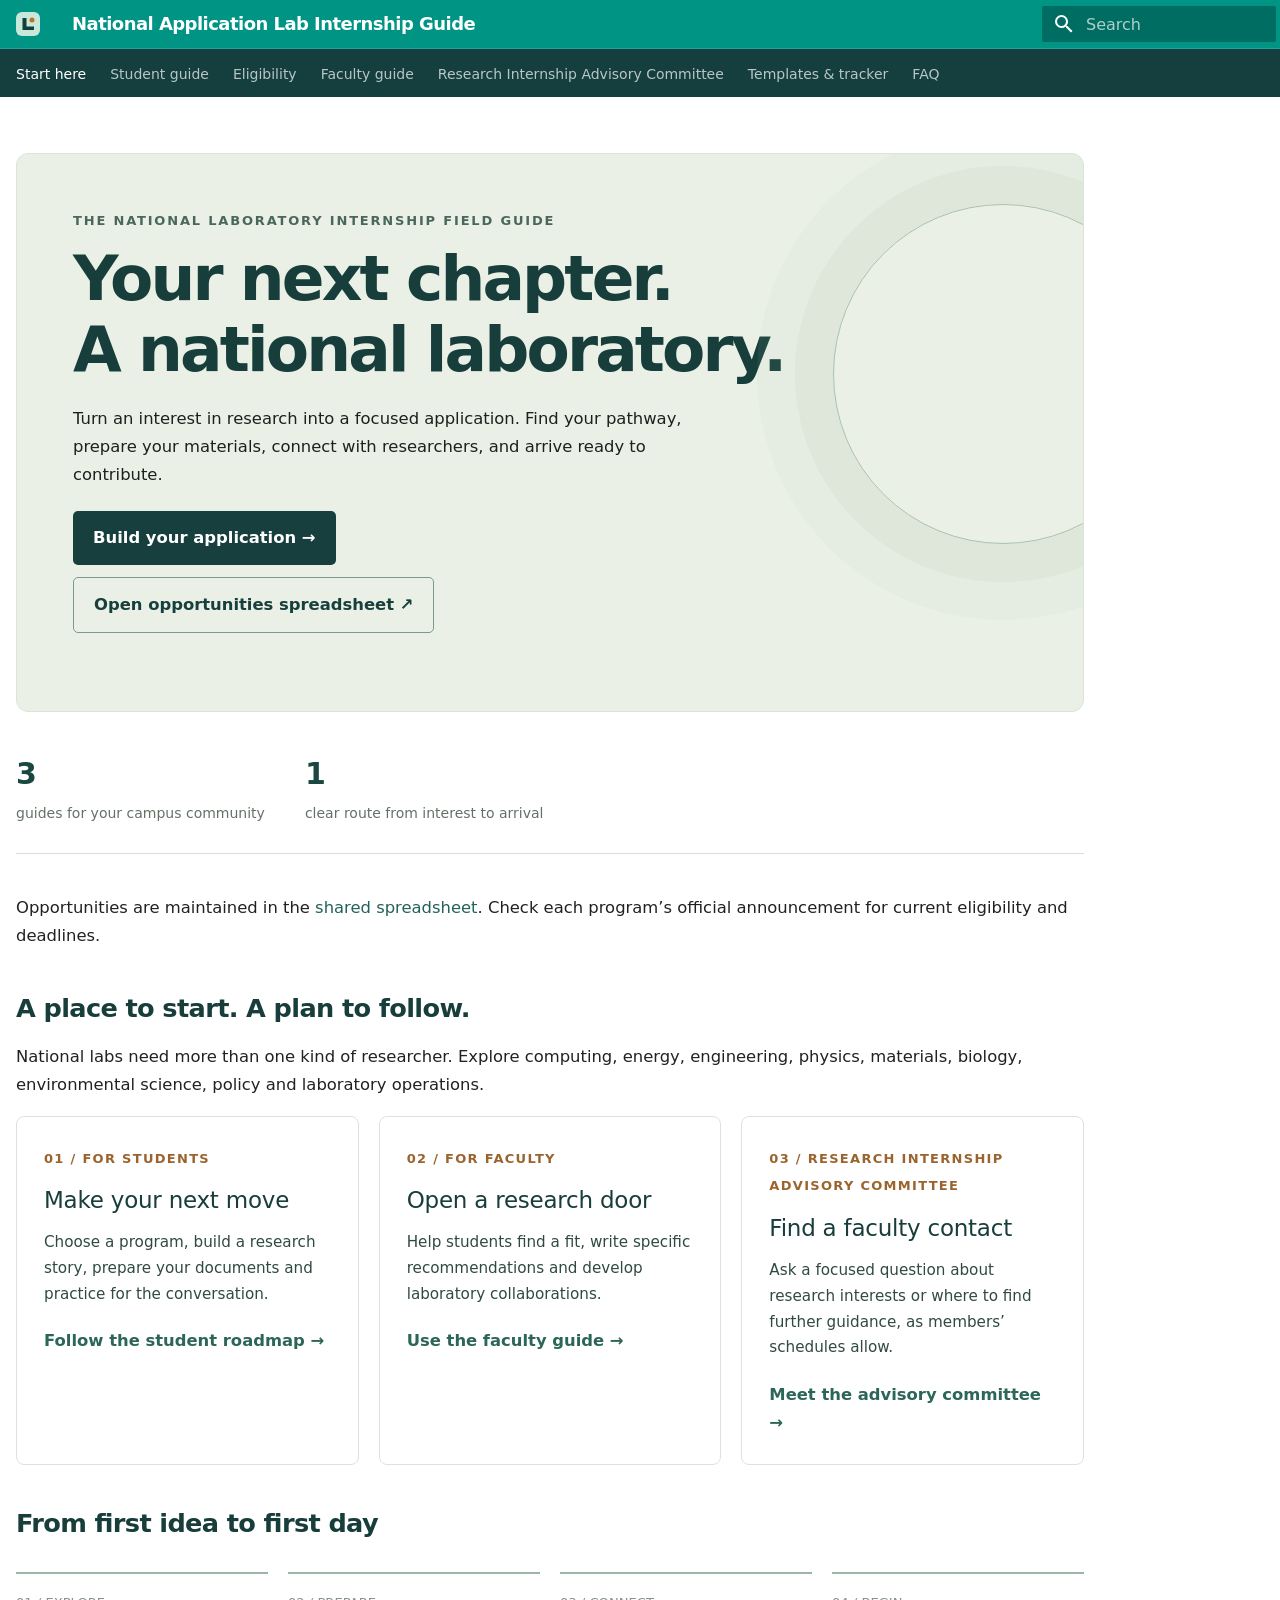
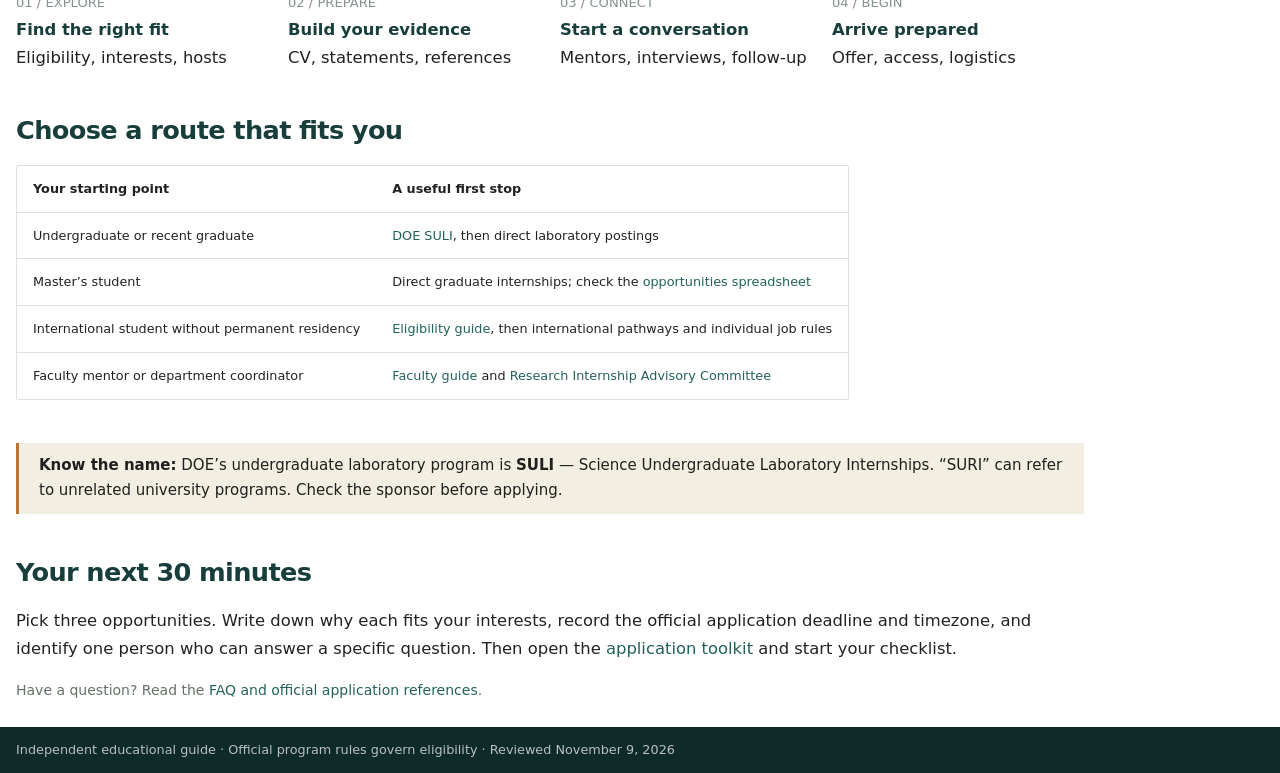
==== commit c9cf4e11: "Deployed 4a3650e with MkDocs version: 1.6.1" ====
--- a/index.html
+++ b/index.html
@@ -295,13 +295,13 @@
   
   
     <li class="md-tabs__item">
-      <a href="sources/" class="md-tabs__link">
-        
-  
-  
-    
-  
-  Sources & upkeep
+      <a href="faq/" class="md-tabs__link">
+        
+  
+  
+    
+  
+  FAQ
 
       </a>
     </li>
@@ -774,14 +774,14 @@
   
   
     <li class="md-nav__item">
-      <a href="sources/" class="md-nav__link">
-        
-  
-  
-  <span class="md-ellipsis">
-    
-  
-    Sources & upkeep
+      <a href="faq/" class="md-nav__link">
+        
+  
+  
+  <span class="md-ellipsis">
+    
+  
+    FAQ
   
 
     
@@ -937,7 +937,7 @@
 
 <h2 id="your-next-30-minutes">Your next 30 minutes</h2>
 <p>Pick three opportunities. Write down why each fits your interests, record the official application deadline and timezone, and identify one person who can answer a specific question. Then open the <a href="toolkit/">application toolkit</a> and start your checklist.</p>
-<p class="fine">Program requirements can change. Read the <a href="sources/">sources for uptodate info</a>.</p>
+<p class="fine">Have a question? Read the <a href="faq/">FAQ and official application references</a>.</p>
 
 
 
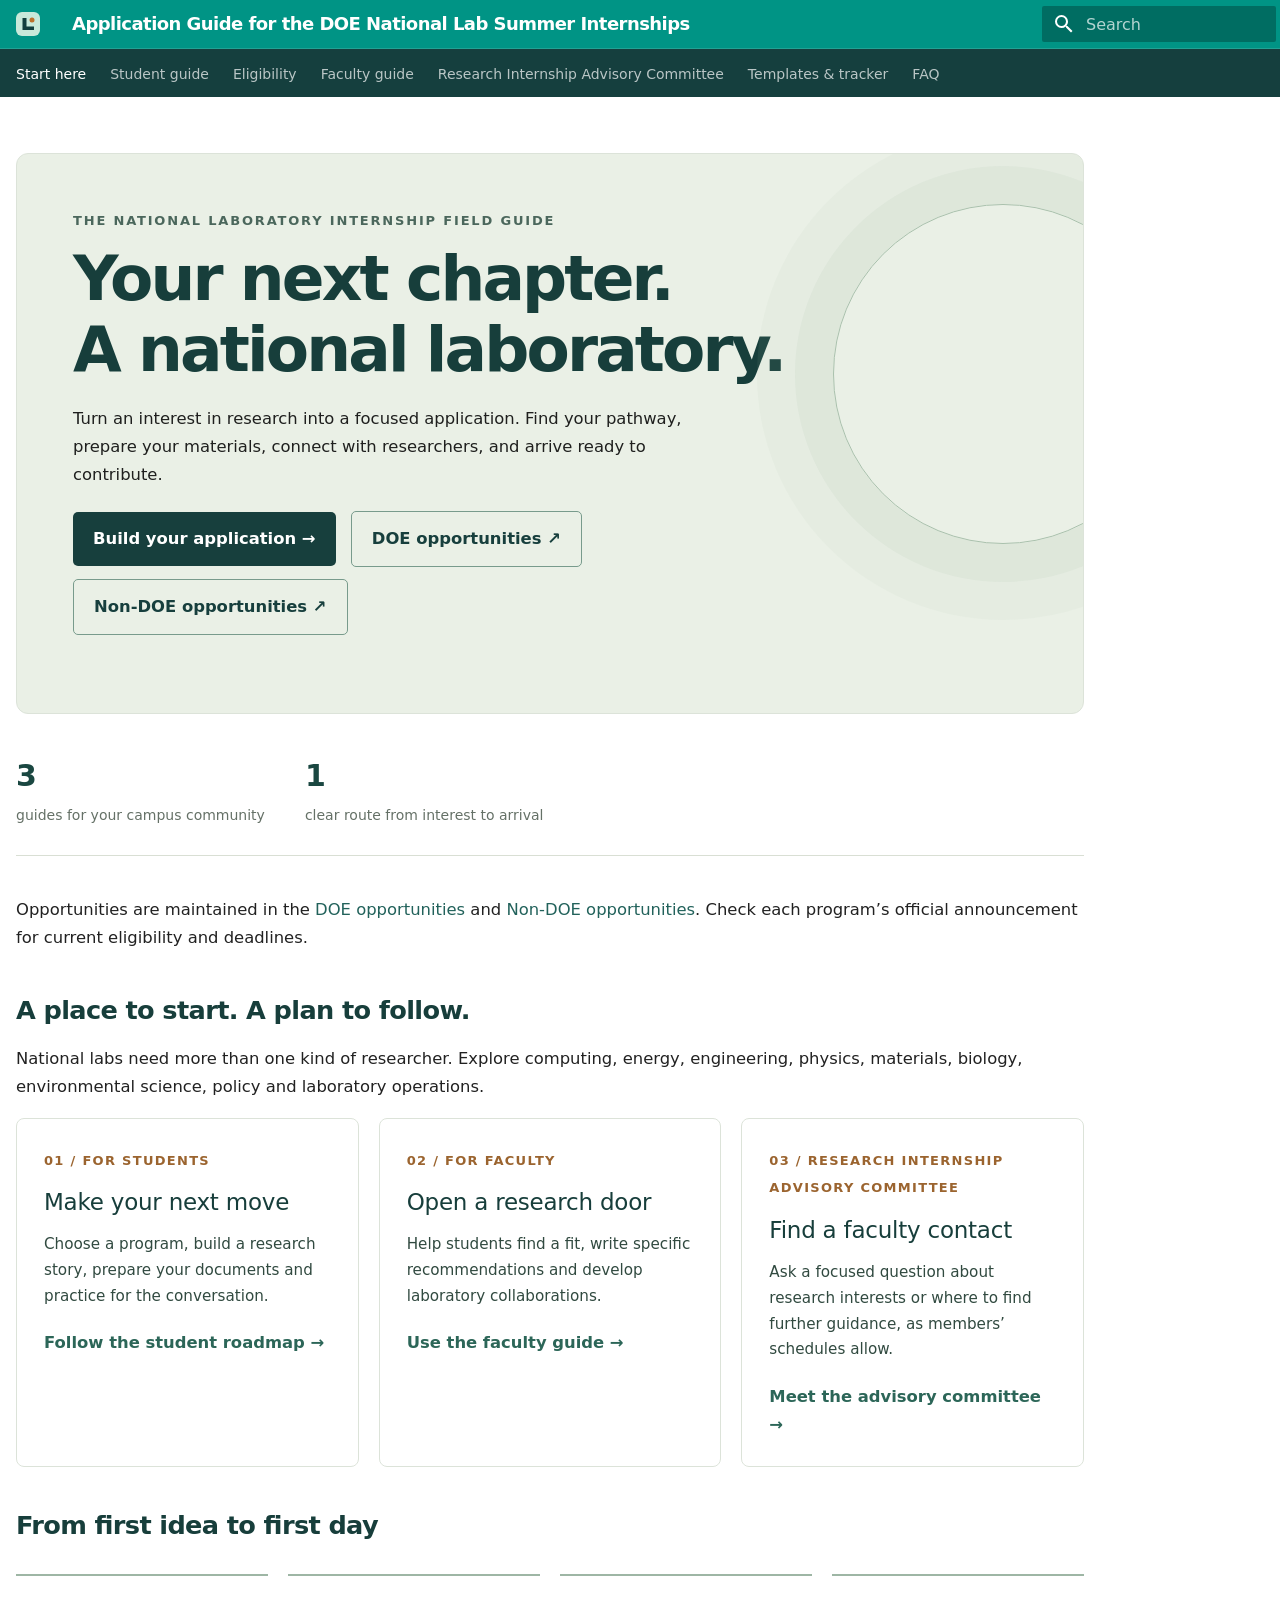
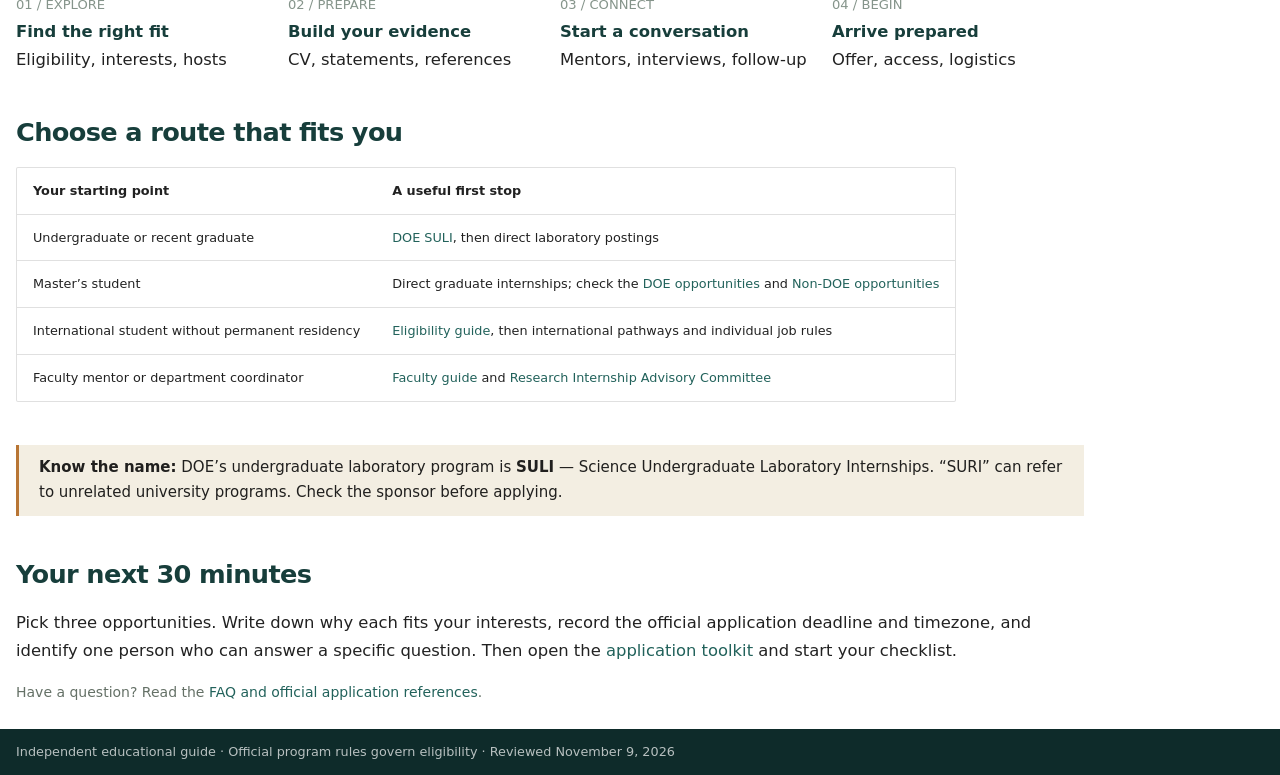
==== commit 73add5f8: "Deployed eb3450a with MkDocs version: 1.6.1" ====
--- a/index.html
+++ b/index.html
@@ -25,7 +25,7 @@
     
     
       
-        <title>National Application Lab Internship Guide</title>
+        <title>Application Guide for the DOE National Lab Summer Internships</title>
       
     
     
@@ -84,7 +84,7 @@
 
 <header class="md-header" data-md-component="header">
   <nav class="md-header__inner md-grid" aria-label="Header">
-    <a href="." title="National Application Lab Internship Guide" class="md-header__button md-logo" aria-label="National Application Lab Internship Guide" data-md-component="logo">
+    <a href="." title="Application Guide for the DOE National Lab Summer Internships" class="md-header__button md-logo" aria-label="Application Guide for the DOE National Lab Summer Internships" data-md-component="logo">
       
   <img src="assets/mark.svg" alt="logo">
 
@@ -97,7 +97,7 @@
       <div class="md-header__ellipsis">
         <div class="md-header__topic">
           <span class="md-ellipsis">
-            National Application Lab Internship Guide
+            Application Guide for the DOE National Lab Summer Internships
           </span>
         </div>
         <div class="md-header__topic" data-md-component="header-topic">
@@ -332,12 +332,12 @@
 
 <nav class="md-nav md-nav--primary md-nav--lifted" aria-label="Navigation" data-md-level="0">
   <label class="md-nav__title" for="__drawer">
-    <a href="." title="National Application Lab Internship Guide" class="md-nav__button md-logo" aria-label="National Application Lab Internship Guide" data-md-component="logo">
+    <a href="." title="Application Guide for the DOE National Lab Summer Internships" class="md-nav__button md-logo" aria-label="Application Guide for the DOE National Lab Summer Internships" data-md-component="logo">
       
   <img src="assets/mark.svg" alt="logo">
 
     </a>
-    National Application Lab Internship Guide
+    Application Guide for the DOE National Lab Summer Internships
   </label>
   
   <ul class="md-nav__list" data-md-scrollfix>
@@ -890,11 +890,12 @@
 <h1 id="your-next-chaptera-national-laboratory">Your next chapter.<br>A national laboratory.</h1>
 <p>Turn an interest in research into a focused application. Find your pathway, prepare your materials, connect with researchers, and arrive ready to contribute.</p>
 <p><a class="button" href="students/roadmap/">Build your application →</a>
-<a class="button secondary" href="https://docs.google.com/spreadsheets/d/1XfAbQf3lic7tOpiT_JgilAPFzAPPrtLPZBIZlM1TGBk/edit?usp=sharing" target="_blank" rel="noopener">Open opportunities spreadsheet ↗</a></p>
+<a class="button secondary" href="https://docs.google.com/spreadsheets/d/1XfAbQf3lic7tOpiT_JgilAPFzAPPrtLPZBIZlM1TGBk/edit?gid=0#gid=0" target="_blank" rel="noopener">DOE opportunities ↗</a>
+<a class="button secondary" href="https://docs.google.com/spreadsheets/d/1XfAbQf3lic7tOpiT_JgilAPFzAPPrtLPZBIZlM1TGBk/edit?gid=1254811916#gid=1254811916" target="_blank" rel="noopener">Non-DOE opportunities ↗</a></p>
 </div>
 <div class="stats"><div><strong>3</strong><span>guides for your campus community</span></div><div><strong>1</strong><span>clear route from interest to arrival</span></div></div>
 
-<p>Opportunities are maintained in the <a href="https://docs.google.com/spreadsheets/d/1XfAbQf3lic7tOpiT_JgilAPFzAPPrtLPZBIZlM1TGBk/edit?usp=sharing">shared spreadsheet</a>. Check each program’s official announcement for current eligibility and deadlines.</p>
+<p>Opportunities are maintained in the <a href="https://docs.google.com/spreadsheets/d/1XfAbQf3lic7tOpiT_JgilAPFzAPPrtLPZBIZlM1TGBk/edit?gid=0#gid=0">DOE opportunities</a> and <a href="https://docs.google.com/spreadsheets/d/1XfAbQf3lic7tOpiT_JgilAPFzAPPrtLPZBIZlM1TGBk/edit?gid=1254811916#gid=1254811916">Non-DOE opportunities</a>. Check each program’s official announcement for current eligibility and deadlines.</p>
 <h2 id="a-place-to-start-a-plan-to-follow">A place to start. A plan to follow.</h2>
 <p>National labs need more than one kind of researcher. Explore computing, energy, engineering, physics, materials, biology, environmental science, policy and laboratory operations.</p>
 <div class="roles">
@@ -921,7 +922,7 @@
 </tr>
 <tr>
 <td>Master’s student</td>
-<td>Direct graduate internships; check the <a href="https://docs.google.com/spreadsheets/d/1XfAbQf3lic7tOpiT_JgilAPFzAPPrtLPZBIZlM1TGBk/edit?usp=sharing">opportunities spreadsheet</a></td>
+<td>Direct graduate internships; check the <a href="https://docs.google.com/spreadsheets/d/1XfAbQf3lic7tOpiT_JgilAPFzAPPrtLPZBIZlM1TGBk/edit?gid=0#gid=0">DOE opportunities</a> and <a href="https://docs.google.com/spreadsheets/d/1XfAbQf3lic7tOpiT_JgilAPFzAPPrtLPZBIZlM1TGBk/edit?gid=1254811916#gid=1254811916">Non-DOE opportunities</a></td>
 </tr>
 <tr>
 <td>International student without permanent residency</td>
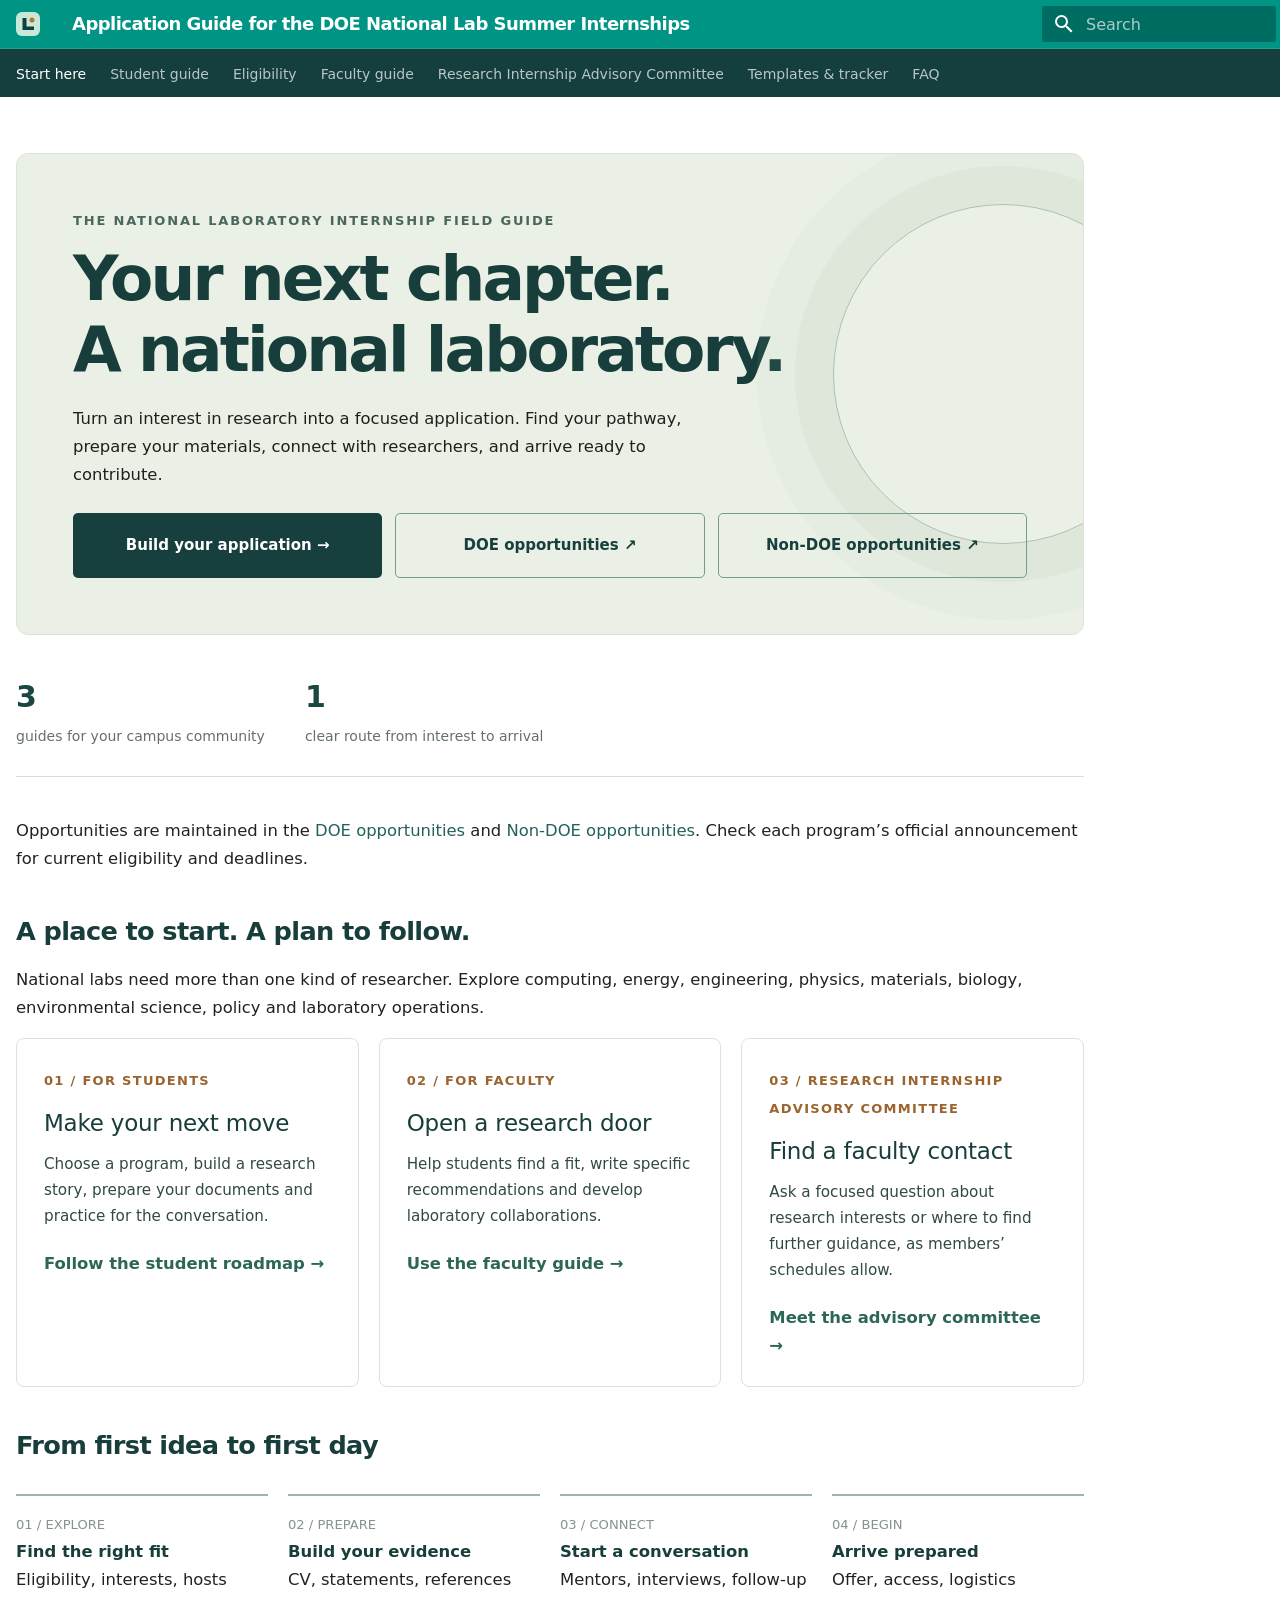
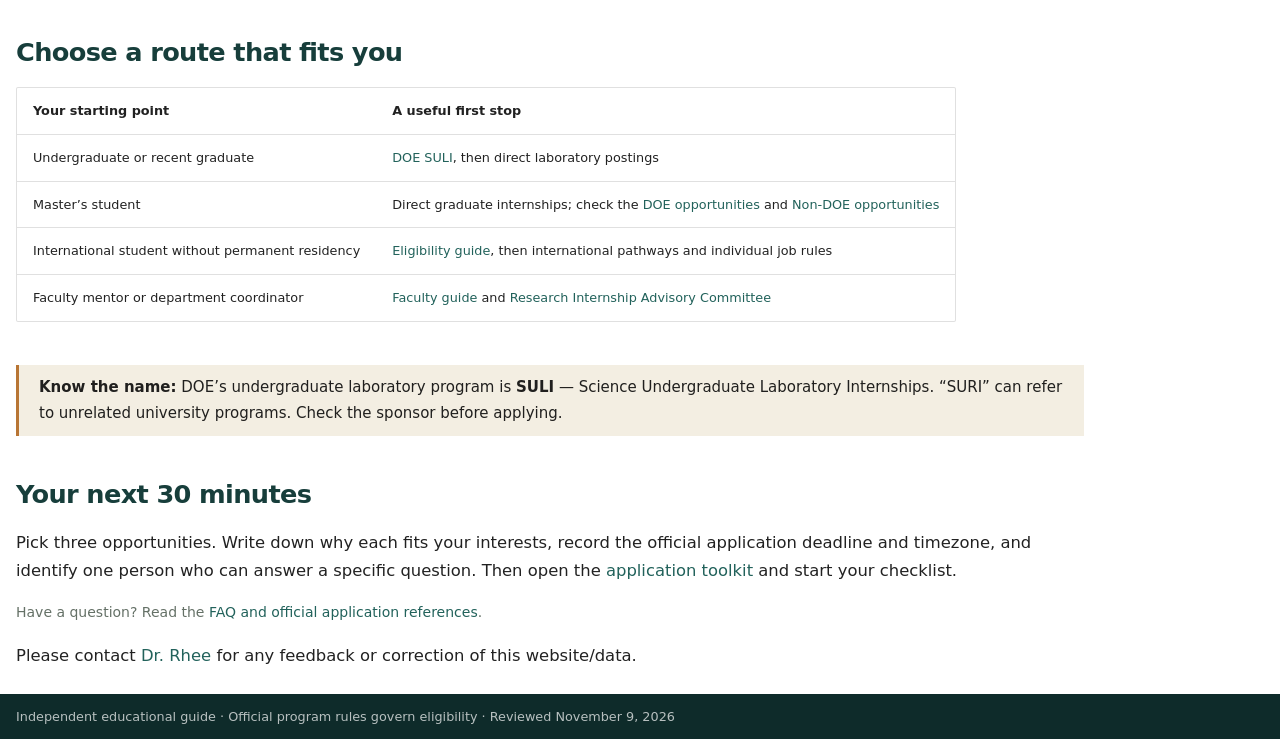
==== commit 345e4399: "Deployed 9cc53de with MkDocs version: 1.6.1" ====
--- a/index.html
+++ b/index.html
@@ -889,9 +889,11 @@
 <div class="eyebrow">The national laboratory internship field guide</div>
 <h1 id="your-next-chaptera-national-laboratory">Your next chapter.<br>A national laboratory.</h1>
 <p>Turn an interest in research into a focused application. Find your pathway, prepare your materials, connect with researchers, and arrive ready to contribute.</p>
-<p><a class="button" href="students/roadmap/">Build your application →</a>
+<div class="hero-actions">
+<a class="button" href="students/roadmap/">Build your application →</a>
 <a class="button secondary" href="https://docs.google.com/spreadsheets/d/1XfAbQf3lic7tOpiT_JgilAPFzAPPrtLPZBIZlM1TGBk/edit?gid=0#gid=0" target="_blank" rel="noopener">DOE opportunities ↗</a>
-<a class="button secondary" href="https://docs.google.com/spreadsheets/d/1XfAbQf3lic7tOpiT_JgilAPFzAPPrtLPZBIZlM1TGBk/edit?gid=1254811916#gid=1254811916" target="_blank" rel="noopener">Non-DOE opportunities ↗</a></p>
+<a class="button secondary" href="https://docs.google.com/spreadsheets/d/1XfAbQf3lic7tOpiT_JgilAPFzAPPrtLPZBIZlM1TGBk/edit?gid=1254811916#gid=1254811916" target="_blank" rel="noopener">Non-DOE opportunities ↗</a>
+</div>
 </div>
 <div class="stats"><div><strong>3</strong><span>guides for your campus community</span></div><div><strong>1</strong><span>clear route from interest to arrival</span></div></div>
 
@@ -940,6 +942,8 @@
 <p>Pick three opportunities. Write down why each fits your interests, record the official application deadline and timezone, and identify one person who can answer a specific question. Then open the <a href="toolkit/">application toolkit</a> and start your checklist.</p>
 <p class="fine">Have a question? Read the <a href="faq/">FAQ and official application references</a>.</p>
 
+<p>Please contact <a href="mailto:jrhee2@uco.edu">Dr. Rhee</a> for any feedback or correction of this website/data.</p>
+
 
 
 
--- a/assets/styles.css
+++ b/assets/styles.css
@@ -1 +1,6 @@
 :root{--md-primary-fg-color:#153f3e;--md-accent-fg-color:#966123;--md-default-bg-color:#f8f9f5;--md-text-font:system-ui,-apple-system,BlinkMacSystemFont,"Segoe UI",sans-serif;--md-code-font:Consolas,monospace}.md-grid{max-width:1440px}.md-header{box-shadow:none;border-bottom:1px solid #ffffff20}.md-tabs{background:#153f3e}.md-header__title{font-weight:750;letter-spacing:-.03em}.md-typeset{font-size:.82rem;line-height:1.7}.md-typeset h1{font-size:2.35rem;font-weight:750;letter-spacing:-.045em;color:#173e3b;line-height:1.12}.md-typeset h2{font-weight:700;letter-spacing:-.025em;color:#173e3b}.md-typeset a{color:#22625b}.md-main__inner{margin-top:1.8rem}.md-typeset .hero{position:relative;padding:2.8rem;border:1px solid #dce3d9;background:#eaf0e6;border-radius:12px;overflow:hidden;margin-bottom:1.5rem}.hero h1{max-width:740px;font-size:3.15rem;margin:.6rem 0 1rem!important;position:relative}.hero p{max-width:620px;position:relative}.hero:after{content:"";position:absolute;right:-90px;top:50px;width:340px;height:340px;border:1px solid #aac1ad;border-radius:50%;box-shadow:0 0 0 38px #aac1ad22,0 0 0 76px #aac1ad15;pointer-events:none}.eyebrow{font-size:.65rem;letter-spacing:.14em;font-weight:750;text-transform:uppercase;color:#4b675c}.md-typeset .button{display:inline-block;background:#173f3d;color:white;padding:.65rem 1rem;border-radius:5px;font-weight:650;margin:.3rem .5rem .3rem 0;position:relative;z-index:1}.md-typeset .button.secondary{background:transparent;border:1px solid #789b8c;color:#173f3d}.stats{display:flex;gap:2rem;border-bottom:1px solid #d9dfd4;padding:.3rem 0 1.3rem;margin:1rem 0 2rem}.stats strong{display:block;font-size:1.5rem;color:#1a4741}.stats span{font-size:.7rem;color:#657167}.roles,.opportunity-grid{display:grid;grid-template-columns:repeat(3,minmax(0,1fr));gap:1rem}.md-typeset .role{display:block;padding:1.35rem;border:1px solid #dce3d9;background:white;border-radius:8px;color:#314a40}.role .number{color:#9b642f;font-size:.65rem;font-weight:800;letter-spacing:.1em}.role h3{color:#173e3b;margin:.6rem 0;font-size:1.15rem}.role p{margin:0 0 1rem;font-size:.76rem}.role .arrow{font-weight:700;color:#2c6658}.note{border-left:3px solid #b87534;padding:.5rem 1rem;background:#f3eee2;margin:1.3rem 0;font-size:.75rem}.filter-panel{background:#eaf0e6;border:1px solid #d5dfd1;border-radius:8px;padding:1.1rem;margin:1rem 0}.filters{display:grid;grid-template-columns:2fr 1fr 1fr;gap:.8rem}.filters label{font-size:.7rem;font-weight:650}.filters input,.filters select{display:block;width:100%;background:white;border:1px solid #aebfb0;padding:.65rem;border-radius:4px;color:#173e3b;font:inherit;margin-top:.3rem}.filter-footer{display:flex;align-items:center;justify-content:space-between;gap:1rem;margin-top:1rem;font-size:.7rem}.filter-footer button,.save-button{border:1px solid #abc1b2;padding:.4rem .65rem;border-radius:4px;cursor:pointer;background:white;color:#214e45;font:inherit}.opportunity-grid{grid-template-columns:repeat(2,minmax(0,1fr))}.opportunity{border:1px solid #d8e0d4;border-radius:8px;background:white;padding:1.15rem;display:flex;flex-direction:column;scroll-margin-top:6rem}.opportunity h2{font-size:1.05rem!important;margin:.5rem 0!important}.opportunity p{font-size:.73rem;margin:.35rem 0}.opportunity .meta{font-size:.65rem;letter-spacing:.035em;color:#657368}.badge{display:inline-block;border-radius:3px;padding:.15rem .4rem;font-size:.62rem;background:#e7f0e7;color:#2a5742;margin:0 .2rem .3rem 0}.badge.variable{background:#f5eddf;color:#805b26}.opportunity details{font-size:.72rem;margin:.8rem 0}.opportunity summary{font-weight:650;cursor:pointer}.opportunity .actions{display:flex;align-items:center;justify-content:space-between;gap:.5rem;margin-top:auto;padding-top:.8rem;font-size:.72rem}.save-button[aria-pressed=true]{background:#173f3d;color:white}.opportunity[hidden]{display:none}.roadmap-strip{display:grid;grid-template-columns:repeat(4,1fr);gap:1rem;margin:1.5rem 0}.roadmap-strip div{border-top:2px solid #9eb6a5;padding-top:.7rem}.roadmap-strip strong{display:block;color:#173e3b}.roadmap-strip small{color:#5d7164}.local-checklist{border:1px solid #d9e1d3;background:white;padding:1rem;border-radius:8px}.local-checklist label{display:block;padding:.45rem 0;cursor:pointer}.local-checklist input{margin-right:.6rem;accent-color:#275e4d}.local-checklist progress{width:100%;accent-color:#275e4d}.md-typeset pre{border:1px solid #dbe2d7}.md-typeset table:not([class]){background:white}.md-footer{background:#153f3e}.empty-state{padding:1rem;border:1px dashed #9aafa0}.md-typeset blockquote{border-color:#789c85}.md-typeset :focus-visible{outline:3px solid #b77831;outline-offset:3px}.md-typeset .fine{font-size:.7rem;color:#657167}@media(min-width:1220px){.md-sidebar--secondary{width:11rem}.md-content{max-width:1100px}}@media(max-width:760px){.hero h1{font-size:2.25rem}.md-typeset .hero{padding:1.5rem}.hero:after{display:none}.roles,.opportunity-grid,.filters{grid-template-columns:1fr}.stats{gap:1rem;flex-wrap:wrap}.roadmap-strip{grid-template-columns:repeat(2,1fr)}.filter-footer{flex-wrap:wrap}}@media print{.md-header,.md-tabs,.md-sidebar,.filter-panel,.save-button,.md-footer{display:none}.opportunity-grid,.roles{display:block}.opportunity{break-inside:avoid;margin-bottom:1rem}.md-typeset .hero{background:white}.md-content{margin:0}}
+
+/* Keep the three main actions aligned while retaining a readable mobile layout. */
+.hero-actions{display:grid;grid-template-columns:repeat(3,minmax(0,1fr));gap:.65rem;position:relative;z-index:1;margin-top:1.2rem}
+.md-typeset .hero-actions .button{display:flex;align-items:center;justify-content:center;text-align:center;margin:0;padding:.75rem .65rem;min-height:3.25rem;font-size:.75rem}
+@media(max-width:600px){.hero-actions{grid-template-columns:1fr}}
